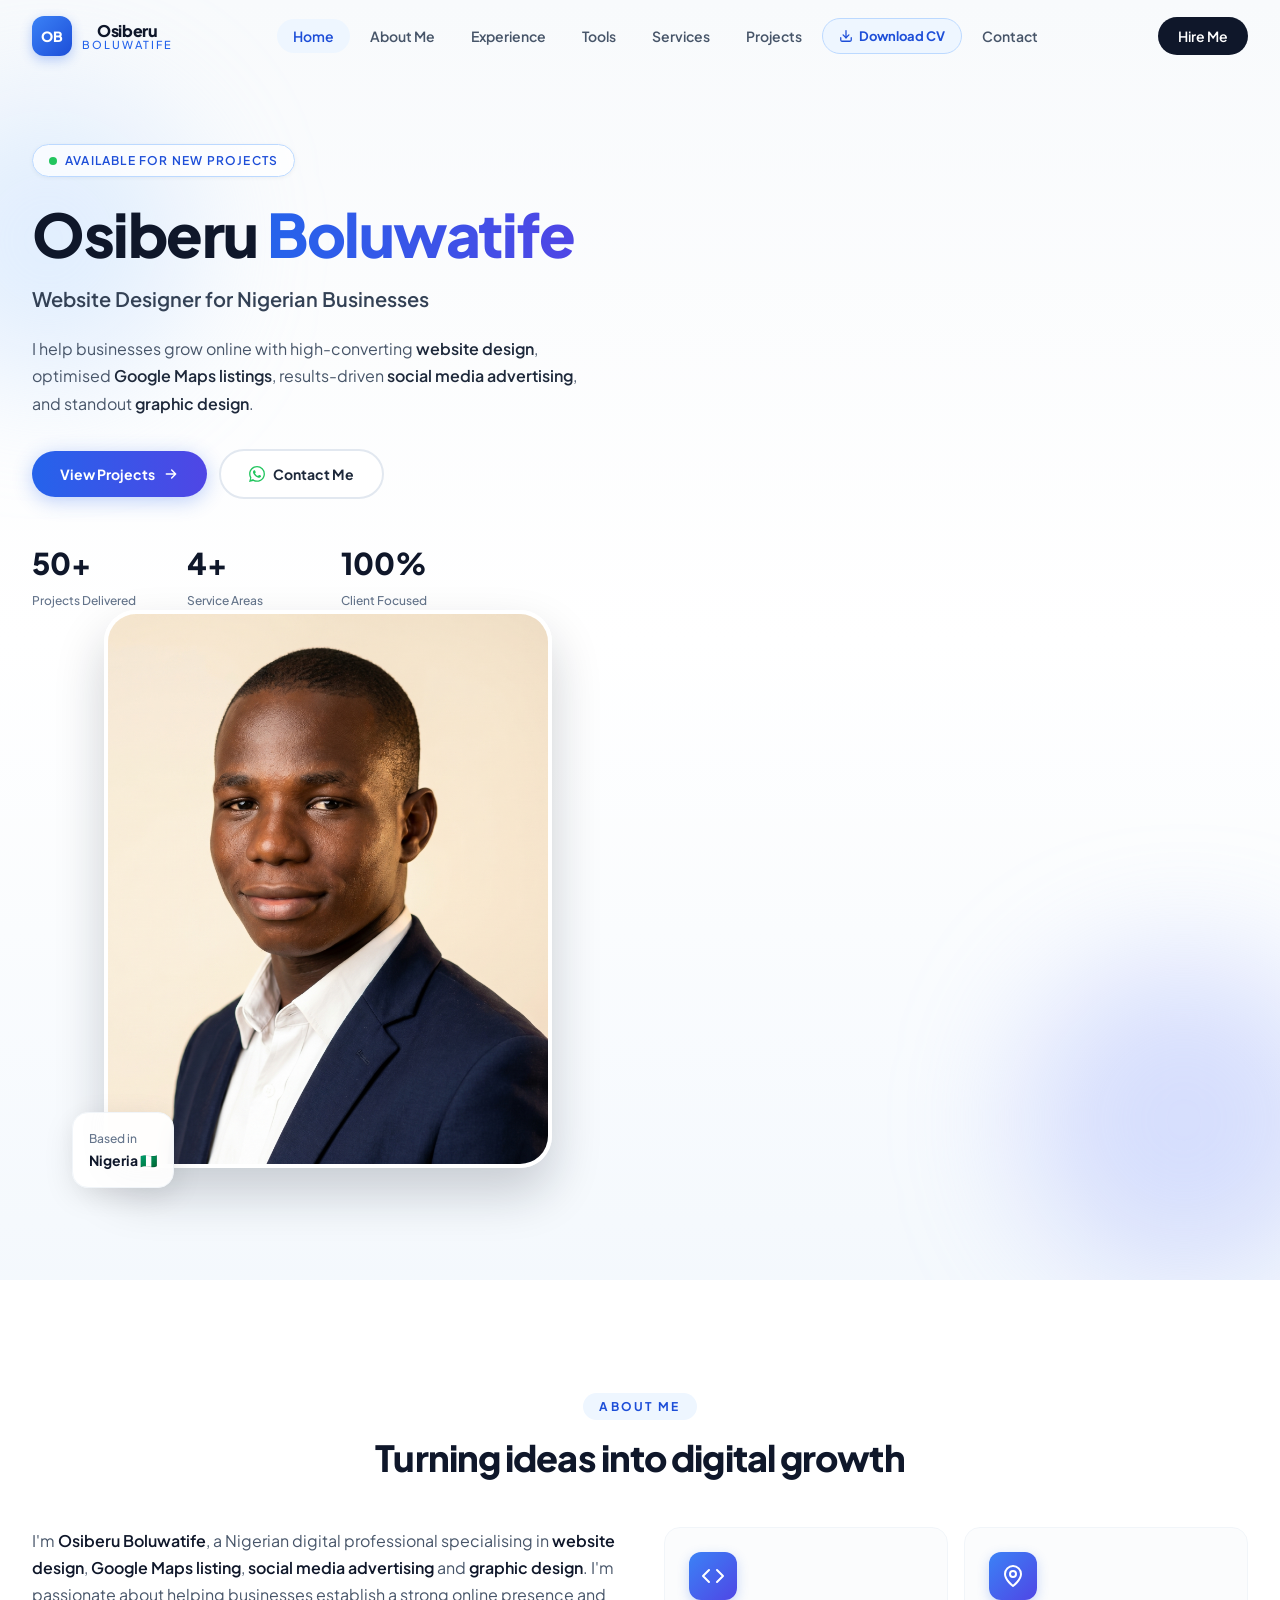
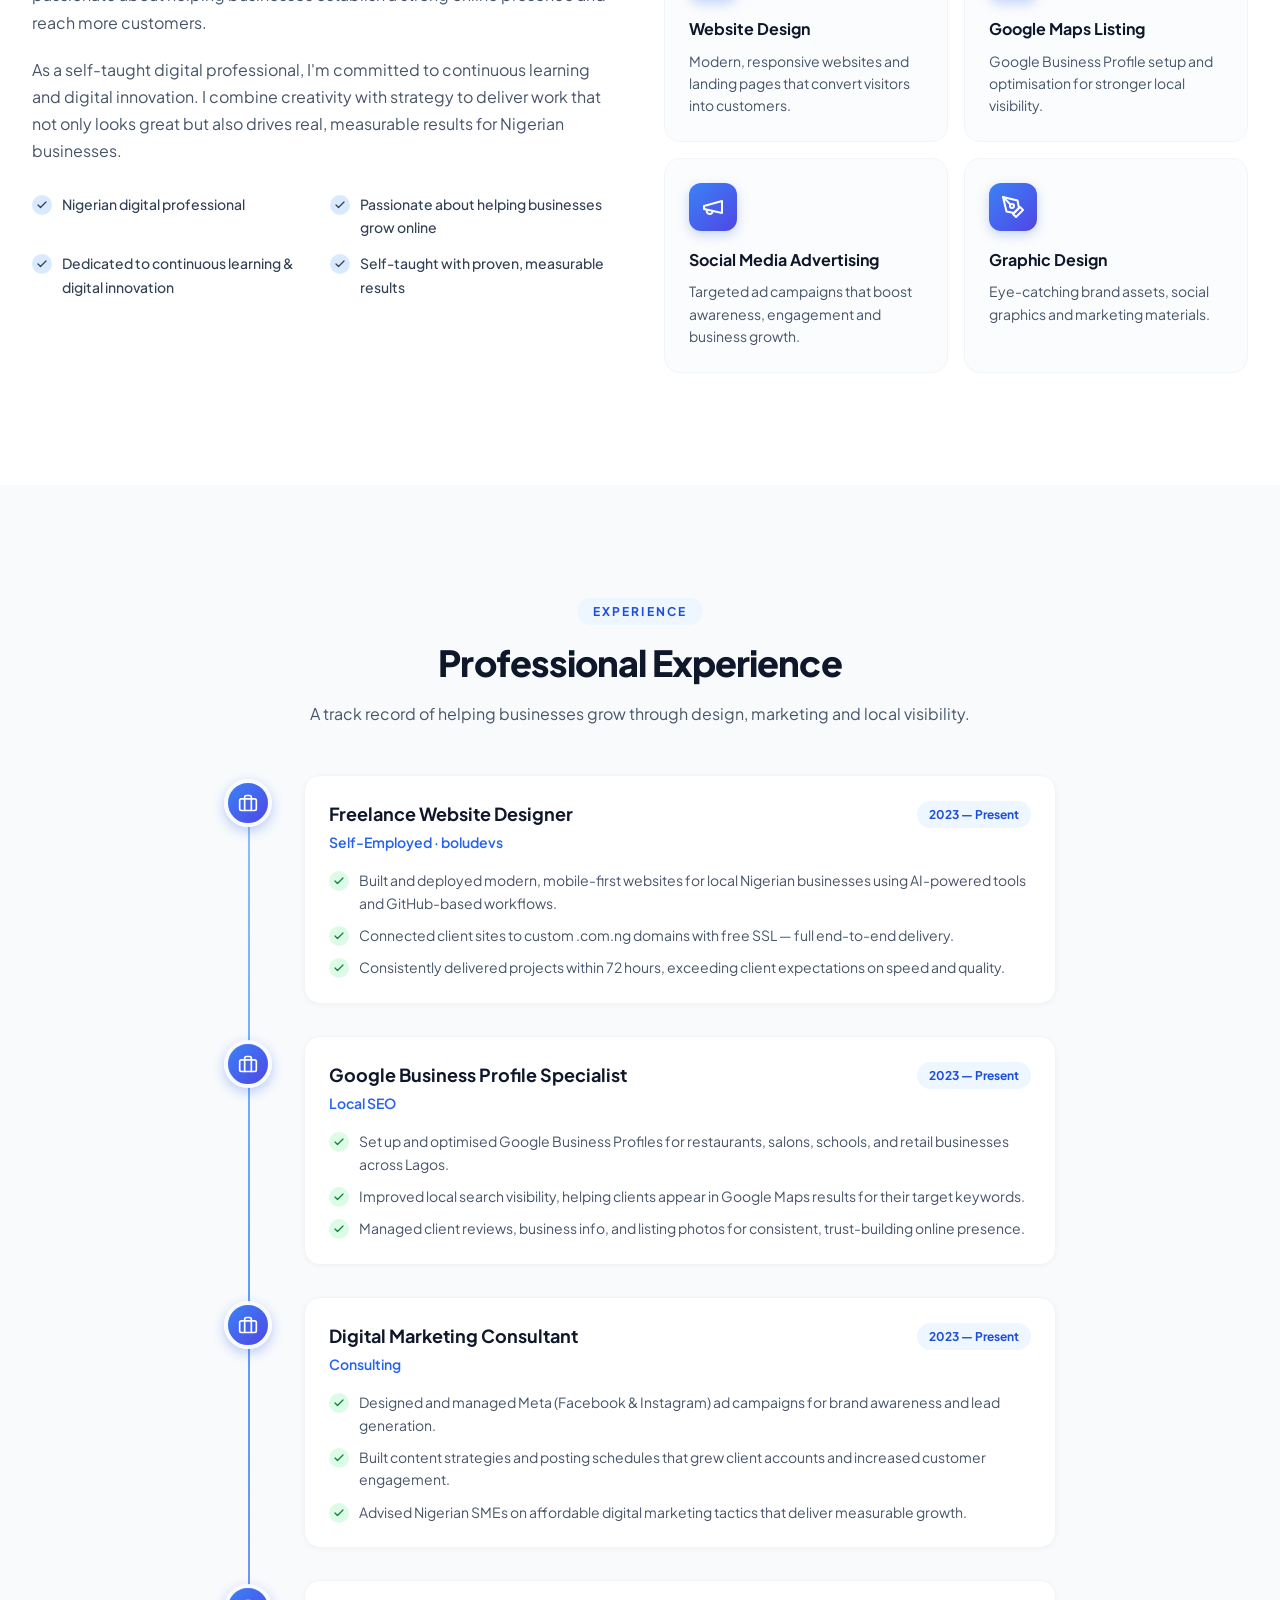
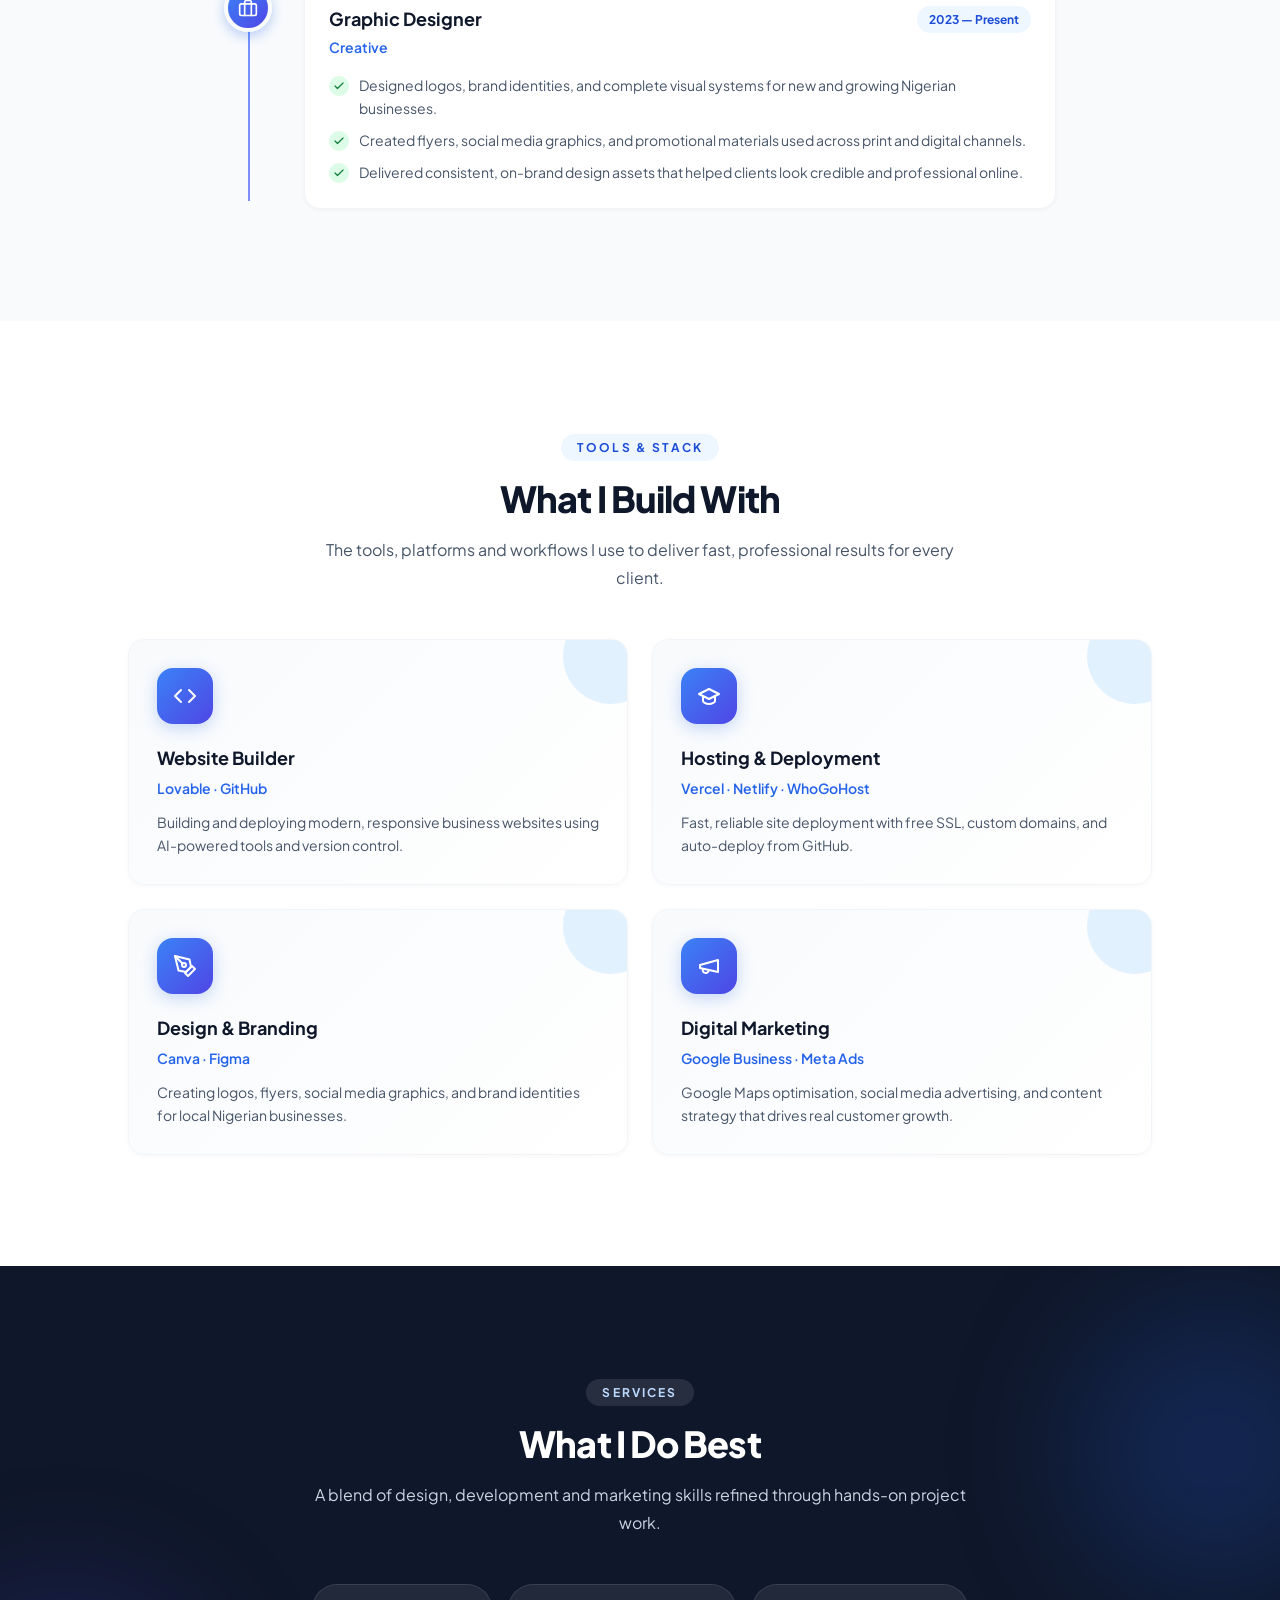
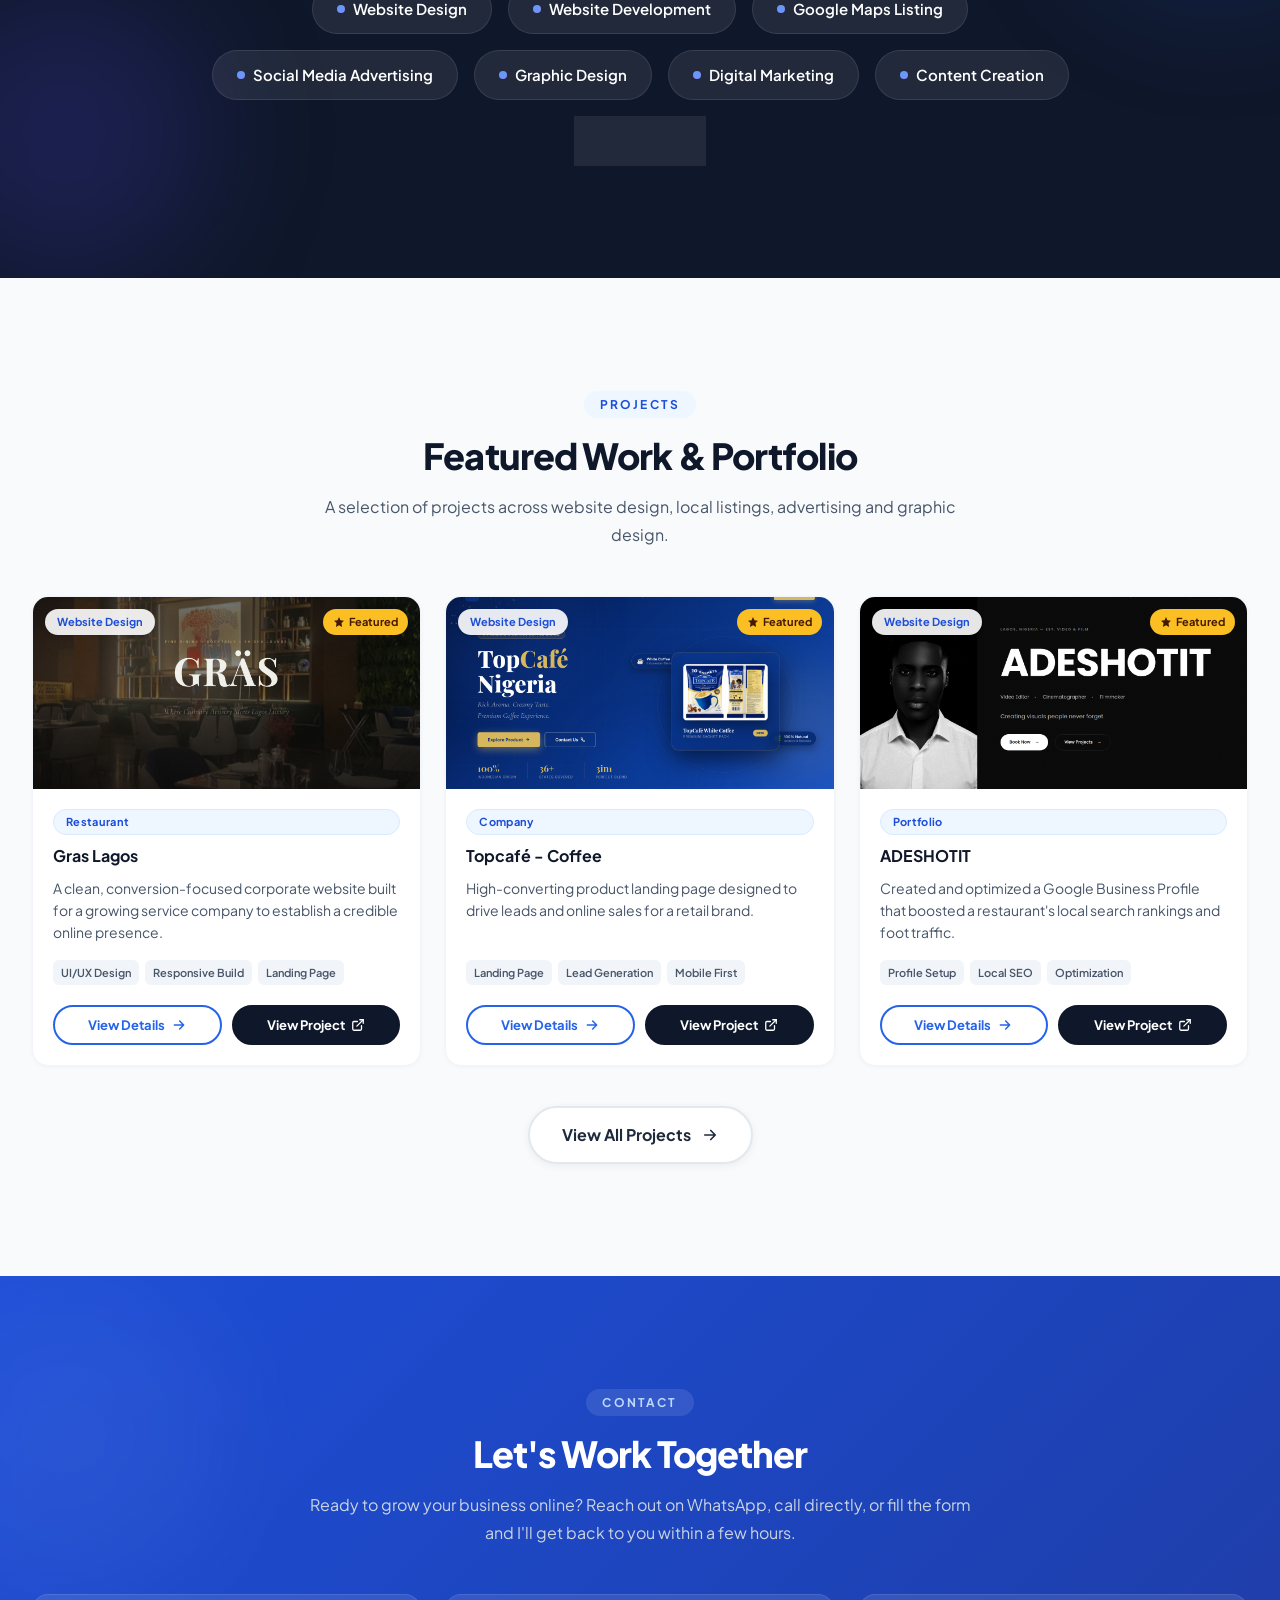
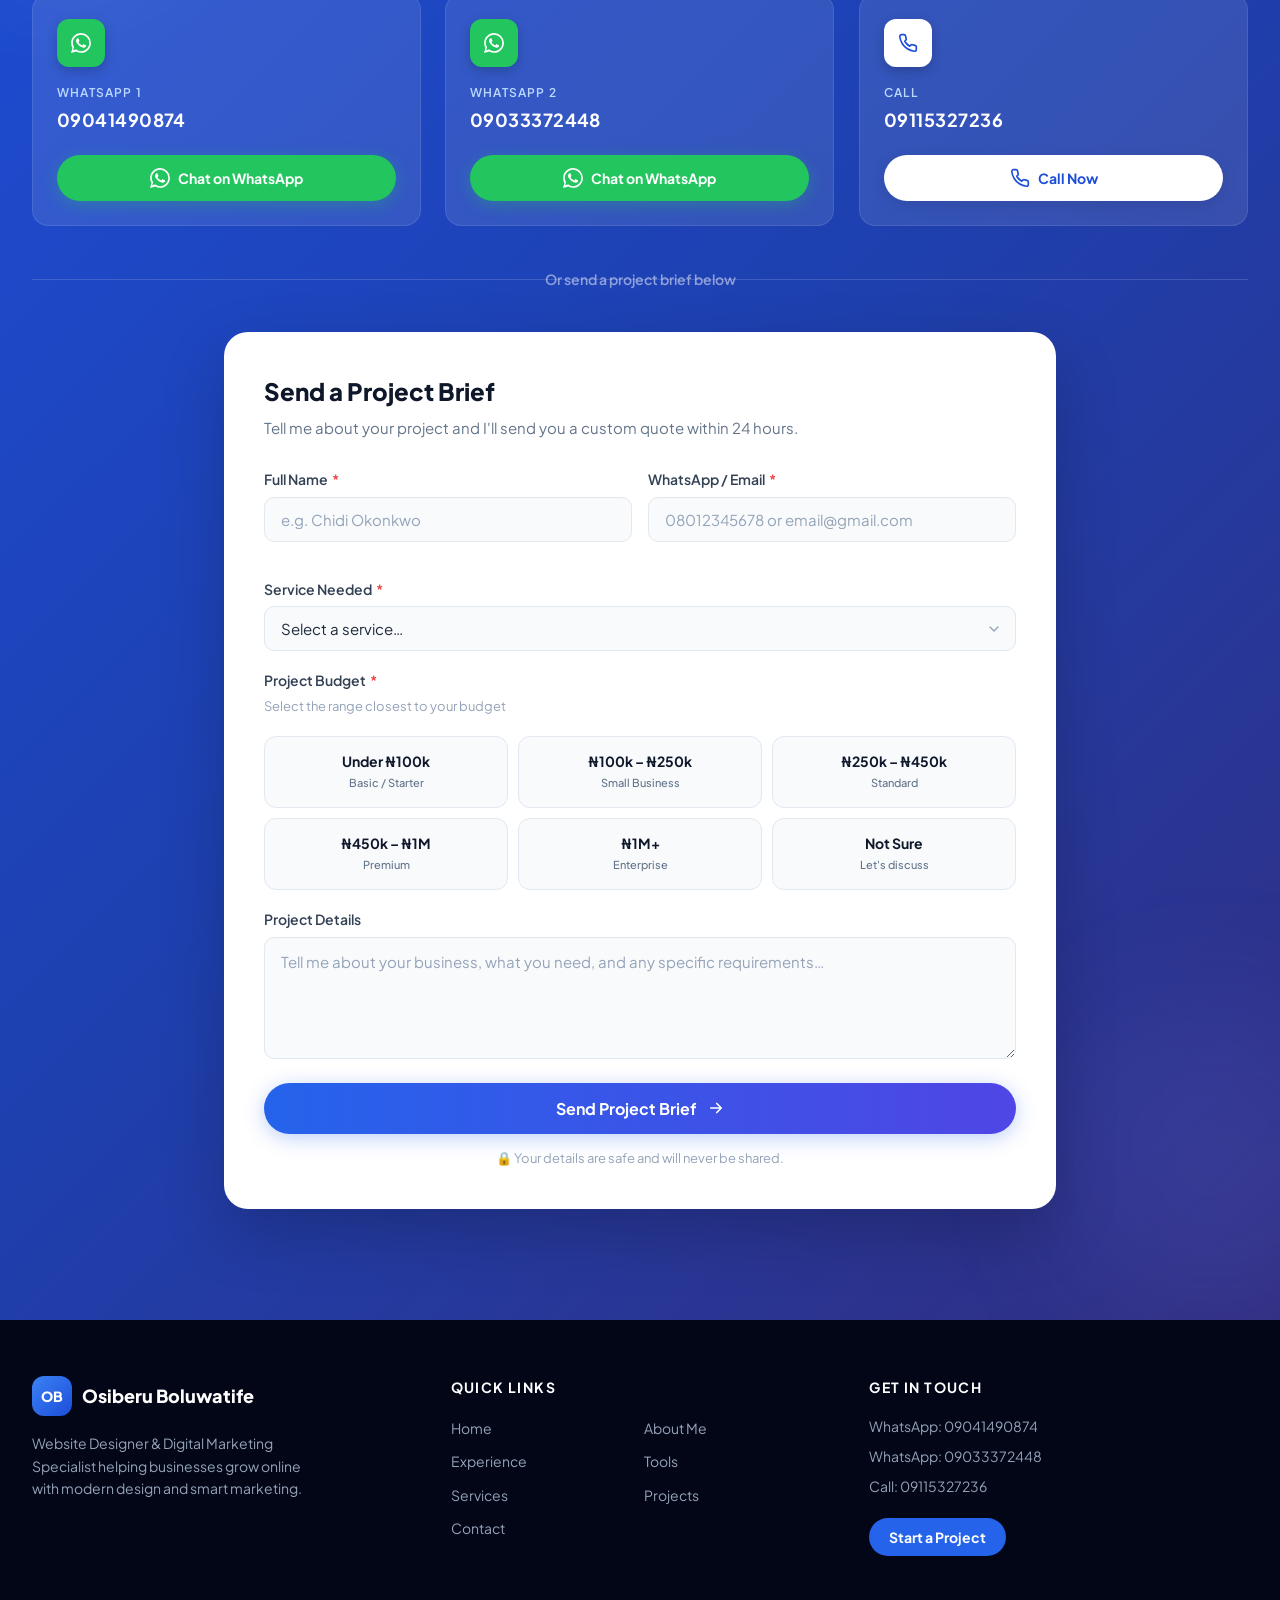
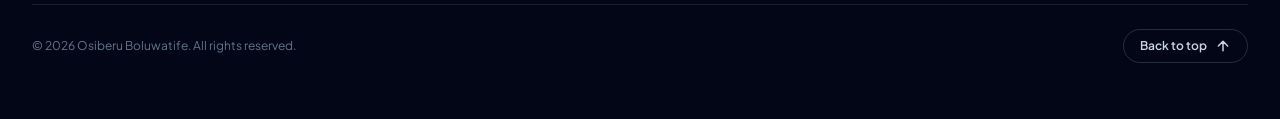
==== index.html @ 3262eeaa "Initial commit - portfolio website" ====
<!DOCTYPE html>
<html lang="en">
<head>
  <meta charset="UTF-8" />
  <meta name="viewport" content="width=device-width, initial-scale=1.0" />
  <title>Osiberu Boluwatife | Website Designer & Digital Marketing Specialist</title>
  <meta name="description" content="Osiberu Boluwatife — Website Designer for Nigerian Businesses. Modern websites, Google Maps optimization, social media advertising and graphic design." />
  <meta name="keywords" content="Website Designer Nigeria, Digital Marketing, Graphic Designer, Google Maps Listing, Lagos Nigeria, boludevs" />
  <meta name="author" content="Osiberu Boluwatife" />
  <meta name="robots" content="index, follow" />
  <meta name="theme-color" content="#2563eb" />
  <link rel="canonical" href="https://boludevs.name.ng" />

  <!-- Open Graph -->
  <meta property="og:title"       content="Osiberu Boluwatife | Website Designer & Digital Marketing Specialist" />
  <meta property="og:description" content="Professional portfolio of Osiberu Boluwatife — helping Nigerian businesses grow online with modern websites, Google Maps optimization and digital marketing." />
  <meta property="og:type"        content="website" />
  <meta property="og:url"         content="https://boludevs.name.ng" />
  <meta property="og:image"       content="https://boludevs.name.ng/images/preview-image.png" />
  <meta property="og:image:width"  content="1200" />
  <meta property="og:image:height" content="630" />
  <meta property="og:site_name"   content="boludevs" />
  <meta property="og:locale"      content="en_NG" />

  <!-- Twitter / X Card -->
  <meta name="twitter:card"        content="summary_large_image" />
  <meta name="twitter:title"       content="Osiberu Boluwatife | Website Designer Nigeria" />
  <meta name="twitter:description" content="Modern websites, Google Maps listings & digital marketing for Nigerian businesses." />
  <meta name="twitter:image"       content="https://boludevs.name.ng/images/preview-image.png" />

  <link rel="icon" type="image/x-icon" href="favicon.ico" />
  <link rel="apple-touch-icon"    href="apple-touch-icon.png" />
  <link rel="manifest"            href="site.webmanifest" />
  <link rel="preconnect" href="https://fonts.googleapis.com" />
  <link rel="preconnect" href="https://fonts.gstatic.com" crossorigin />
  <link href="https://fonts.googleapis.com/css2?family=Plus+Jakarta+Sans:wght@400;500;600;700;800&display=swap" rel="stylesheet" />
  <link rel="stylesheet" href="style.css" />

  <!-- Schema.org Person markup for Google rich results -->
  <script type="application/ld+json">
  {
    "@context": "https://schema.org",
    "@type": "Person",
    "name": "Osiberu Boluwatife",
    "alternateName": "boludevs",
    "url": "https://boludevs.name.ng",
    "image": "https://boludevs.name.ng/images/images.jpeg",
    "jobTitle": "Website Designer & Digital Marketing Specialist",
    "description": "Nigerian website designer and digital marketing specialist helping local businesses grow online with modern websites, Google Maps optimization and social media advertising.",
    "worksFor": { "@type": "Organization", "name": "boludevs", "url": "https://boludevs.name.ng" },
    "address": { "@type": "PostalAddress", "addressCountry": "NG", "addressLocality": "Lagos", "addressRegion": "Lagos State" },
    "telephone": "+2349041490874",
    "knowsAbout": ["Website Design", "Google Maps SEO", "Digital Marketing", "Graphic Design", "Social Media Advertising"],
    "sameAs": [
      "https://www.linkedin.com/in/osiberuboluwatife",
      "https://github.com/bolemmdigitalz-max"
    ]
  }
  </script>
</head>
<body>

  <!-- ============================================================
       NAVBAR
       ============================================================ -->
  <header id="navbar">
    <nav class="nav-inner">

      <!-- Logo -->
      <button class="nav-logo" data-section="home" onclick="goTo('home')" aria-label="Go to home">
        <span class="nav-logo-badge">OB</span>
        <span class="nav-logo-text">
          <strong>Osiberu</strong>
          <span>Boluwatife</span>
        </span>
      </button>

      <!-- Desktop links -->
      <ul class="nav-links">
        <li><button class="nav-link active" data-section="home"       onclick="goTo('home')">Home</button></li>
        <li><button class="nav-link"         data-section="about"      onclick="goTo('about')">About Me</button></li>
        <li><button class="nav-link"         data-section="experience" onclick="goTo('experience')">Experience</button></li>
        <li><button class="nav-link"         data-section="tools"      onclick="goTo('tools')">Tools</button></li>
        <li><button class="nav-link"         data-section="skills"     onclick="goTo('skills')">Services</button></li>
        <li><button class="nav-link"         data-section="projects"   onclick="goTo('projects')">Projects</button></li>
        <!-- Desktop nav — add this before the Contact li -->
<li>
  <a href="osiberu-boluwatife-cv.pdf"
     download
     class="nav-link nav-cv-link"
     aria-label="Download CV">
    <svg width="14" height="14" viewBox="0 0 24 24" fill="none"
         stroke="currentColor" stroke-width="2.2"
         stroke-linecap="round" stroke-linejoin="round"
         aria-hidden="true">
      <path d="M21 15v4a2 2 0 0 1-2 2H5a2 2 0 0 1-2-2v-4"/>
      <polyline points="7 10 12 15 17 10"/>
      <line x1="12" y1="15" x2="12" y2="3"/>
    </svg>
    Download CV
  </a>
</li>
        <li><button class="nav-link"         data-section="contact"    onclick="goTo('contact')">Contact</button></li>
      </ul>

      <button class="nav-cta" onclick="goTo('contact')">Hire Me</button>

      <!-- Hamburger -->
      <button class="nav-hamburger" id="hamburger" aria-label="Toggle menu" aria-expanded="false">
        <svg width="24" height="24" viewBox="0 0 24 24" fill="none" stroke="currentColor" stroke-width="2" stroke-linecap="round" aria-hidden="true"><path d="M3 12h18M3 6h18M3 18h18"/></svg>
      </button>
    </nav>

    <!-- Mobile menu -->
    <div class="mobile-menu" id="mobile-menu" aria-hidden="true">
      <ul>
        <li><button class="mobile-link active" data-section="home"       onclick="goTo('home')">Home</button></li>
        <li><button class="mobile-link"         data-section="about"      onclick="goTo('about')">About Me</button></li>
        <li><button class="mobile-link"         data-section="experience" onclick="goTo('experience')">Experience</button></li>
        <li><button class="mobile-link"         data-section="tools"      onclick="goTo('tools')">Tools</button></li>
        <li><button class="mobile-link"         data-section="skills"     onclick="goTo('skills')">Services</button></li>
        <li><button class="mobile-link"         data-section="projects"   onclick="goTo('projects')">Projects</button></li>
        <li><button class="mobile-link"         data-section="contact"    onclick="goTo('contact')">Contact</button></li>
        <!-- Mobile menu — add before the Hire Me li -->  
<li>  
  <a href="osiberu-boluwatife-cv.pdf"  
     download  
     class="mobile-link mobile-cv-link">  
    ⬇ Download CV  
  </a>  
</li>  
        <li><button class="mobile-cta"                                    onclick="goTo('contact')">Hire Me</button></li>
      </ul>
    </div>
  </header>

  <main>

    <!-- ============================================================
         HERO
         ============================================================ -->
    <section id="home">
      <div class="hero-blob hero-blob-1"></div>
      <div class="hero-blob hero-blob-2"></div>

      <div class="container hero-grid">

        <!-- Content -->
        <div class="hero-content reveal">
          <span class="hero-badge">
            <span class="dot"></span>
            Available for new projects
          </span>

          <h1 class="hero-title">
            Osiberu <span class="gradient-text">Boluwatife</span>
          </h1>

          <p class="hero-role">Website Designer for Nigerian Businesses</p>

          <p class="hero-desc">
            I help businesses grow online with high-converting
            <strong>website design</strong>, optimised
            <strong>Google Maps listings</strong>, results-driven
            <strong>social media advertising</strong>, and standout
            <strong>graphic design</strong>.
          </p>

          <div class="hero-buttons">
            <button class="btn-primary" onclick="goTo('projects')">
              View Projects
              <svg width="16" height="16" viewBox="0 0 24 24" fill="none" stroke="currentColor" stroke-width="2.2" stroke-linecap="round" stroke-linejoin="round" aria-hidden="true"><path d="M5 12h14M13 6l6 6-6 6"/></svg>
            </button>
            <button class="btn-secondary" onclick="goTo('contact')">
              <svg width="16" height="16" viewBox="0 0 24 24" fill="#22c55e" aria-hidden="true"><path d="M.057 24l1.687-6.163a11.867 11.867 0 01-1.587-5.946C.16 5.335 5.495 0 12.05 0a11.82 11.82 0 018.413 3.488 11.82 11.82 0 013.48 8.414c-.003 6.557-5.338 11.892-11.893 11.892a11.9 11.9 0 01-5.688-1.448L.057 24zm6.597-3.807c1.676.995 3.276 1.591 5.392 1.592 5.448 0 9.886-4.434 9.889-9.885.002-5.462-4.415-9.89-9.881-9.892-5.452 0-9.887 4.434-9.889 9.884a9.82 9.82 0 001.516 5.26l-.999 3.648 3.972-1.207zm11.387-5.464c-.074-.124-.272-.198-.57-.347-.297-.149-1.758-.868-2.031-.967-.272-.099-.47-.149-.669.149-.198.297-.768.967-.941 1.165-.173.198-.347.223-.644.074-.297-.149-1.255-.462-2.39-1.475-.883-.788-1.48-1.761-1.653-2.059-.173-.297-.018-.458.13-.606.134-.133.298-.347.446-.521.151-.172.2-.296.3-.495.099-.198.05-.372-.025-.521-.075-.148-.669-1.611-.916-2.206-.242-.579-.487-.501-.669-.51l-.57-.01c-.198 0-.52.074-.792.372s-1.04 1.016-1.04 2.479 1.065 2.876 1.213 3.074c.149.198 2.095 3.2 5.076 4.487.709.306 1.263.489 1.694.626.712.226 1.36.194 1.872.118.571-.085 1.758-.719 2.006-1.413.248-.695.248-1.29.173-1.414z"/></svg>
              Contact Me
            </button>
          </div>

          <dl class="hero-stats">
           <div class="hero-stat">
           <dt class="count-up" data-target="50"     data-suffix="+">0+</dt>
            <dd>Projects Delivered</dd>
           </div>
          <div class="hero-stat">
            <dt class="count-up" data-target="4" data-suffix="+">0+</dt>
           <dd>Service Areas</dd>
          </div>
         <div class="hero-stat">
          <dt class="count-up" data-target="100" data-suffix="%">0%</dt>
          <dd>Client Focused</dd>
         </div>
        </dl>

        <!-- Portrait -->
        <div class="hero-portrait reveal">
          <div class="hero-portrait-img">
            <img
              src="images/images.jpeg"
              alt="Osiberu Boluwatife — Website Designer and Digital Marketing Specialist"
              loading="eager"
              width="600" height="750"
            />
          </div>
          <div class="hero-location-card">
            <p>Based in</p>
            <p>Nigeria 🇳🇬</p>
          </div>
        </div>

      </div>
    </section>

    <!-- ============================================================
         ABOUT
         ============================================================ -->
    <section id="about">
      <div class="container">

        <div class="section-heading reveal">
          <span class="eyebrow">About Me</span>
          <h2>Turning ideas into digital growth</h2>
        </div>

        <div class="about-grid">

          <!-- Text -->
          <div class="reveal about-text">
            <p>
              I'm <strong>Osiberu Boluwatife</strong>, a Nigerian digital professional
              specialising in <strong>website design</strong>,
              <strong>Google Maps listing</strong>,
              <strong>social media advertising</strong> and
              <strong>graphic design</strong>. I'm passionate about helping businesses
              establish a strong online presence and reach more customers.
            </p>
            <p>
              As a self-taught digital professional, I'm committed to continuous learning
              and digital innovation. I combine creativity with strategy to deliver work
              that not only looks great but also drives real, measurable results for
              Nigerian businesses.
            </p>

            <ul class="about-highlights">
              <li class="highlight-item">
                <span class="check-badge">
                  <svg width="12" height="12" viewBox="0 0 24 24" fill="none" stroke="currentColor" stroke-width="2.5" stroke-linecap="round" stroke-linejoin="round" aria-hidden="true"><path d="M20 6 9 17l-5-5"/></svg>
                </span>
                <span>Nigerian digital professional</span>
              </li>
              <li class="highlight-item">
                <span class="check-badge">
                  <svg width="12" height="12" viewBox="0 0 24 24" fill="none" stroke="currentColor" stroke-width="2.5" stroke-linecap="round" stroke-linejoin="round" aria-hidden="true"><path d="M20 6 9 17l-5-5"/></svg>
                </span>
                <span>Passionate about helping businesses grow online</span>
              </li>
              <li class="highlight-item">
                <span class="check-badge">
                  <svg width="12" height="12" viewBox="0 0 24 24" fill="none" stroke="currentColor" stroke-width="2.5" stroke-linecap="round" stroke-linejoin="round" aria-hidden="true"><path d="M20 6 9 17l-5-5"/></svg>
                </span>
                <span>Dedicated to continuous learning &amp; digital innovation</span>
              </li>
              <li class="highlight-item">
                <span class="check-badge">
                  <svg width="12" height="12" viewBox="0 0 24 24" fill="none" stroke="currentColor" stroke-width="2.5" stroke-linecap="round" stroke-linejoin="round" aria-hidden="true"><path d="M20 6 9 17l-5-5"/></svg>
                </span>
                <span>Self-taught with proven, measurable results</span>
              </li>
            </ul>
          </div>

          <!-- Service cards -->
          <div class="reveal services-grid">
            <div class="service-card">
              <span class="service-icon">
                <svg width="24" height="24" viewBox="0 0 24 24" fill="none" stroke="currentColor" stroke-width="2" stroke-linecap="round" stroke-linejoin="round" aria-hidden="true"><path d="m16 18 6-6-6-6M8 6l-6 6 6 6"/></svg>
              </span>
              <h3>Website Design</h3>
              <p>Modern, responsive websites and landing pages that convert visitors into customers.</p>
            </div>
            <div class="service-card">
              <span class="service-icon">
                <svg width="24" height="24" viewBox="0 0 24 24" fill="none" stroke="currentColor" stroke-width="2" stroke-linecap="round" stroke-linejoin="round" aria-hidden="true"><path d="M20 10c0 6-8 12-8 12s-8-6-8-12a8 8 0 0 1 16 0z"/><circle cx="12" cy="10" r="3"/></svg>
              </span>
              <h3>Google Maps Listing</h3>
              <p>Google Business Profile setup and optimisation for stronger local visibility.</p>
            </div>
            <div class="service-card">
              <span class="service-icon">
                <svg width="24" height="24" viewBox="0 0 24 24" fill="none" stroke="currentColor" stroke-width="2" stroke-linecap="round" stroke-linejoin="round" aria-hidden="true"><path d="m3 11 18-5v12L3 14v-3z"/><path d="M11.6 16.8a3 3 0 1 1-5.8-1.6"/></svg>
              </span>
              <h3>Social Media Advertising</h3>
              <p>Targeted ad campaigns that boost awareness, engagement and business growth.</p>
            </div>
            <div class="service-card">
              <span class="service-icon">
                <svg width="24" height="24" viewBox="0 0 24 24" fill="none" stroke="currentColor" stroke-width="2" stroke-linecap="round" stroke-linejoin="round" aria-hidden="true"><path d="M12 19l7-7 3 3-7 7-3-3z"/><path d="M18 13l-1.5-7.5L2 2l3.5 14.5L13 18l5-5z"/><path d="M2 2l7.586 7.586"/><circle cx="11" cy="11" r="2"/></svg>
              </span>
              <h3>Graphic Design</h3>
              <p>Eye-catching brand assets, social graphics and marketing materials.</p>
            </div>
          </div>

        </div>
      </div>
    </section>

    <!-- ============================================================
         EXPERIENCE
         ============================================================ -->
    <section id="experience">
      <div class="experience-container">

        <div class="section-heading reveal">
          <span class="eyebrow">Experience</span>
          <h2>Professional Experience</h2>
          <p class="subtitle">A track record of helping businesses grow through design, marketing and local visibility.</p>
        </div>

        <div class="timeline">
          <div class="timeline-line"></div>
          <div class="timeline-items">

            <!-- Item 1 -->
            <div class="timeline-item reveal">
              <span class="timeline-dot" aria-hidden="true">
                <svg width="20" height="20" viewBox="0 0 24 24" fill="none" stroke="currentColor" stroke-width="2" stroke-linecap="round" stroke-linejoin="round"><rect x="2" y="7" width="20" height="14" rx="2"/><path d="M16 21V5a2 2 0 0 0-2-2h-4a2 2 0 0 0-2 2v16"/></svg>
              </span>
              <div class="timeline-card">
                <div class="timeline-card-header">
                  <h3>Freelance Website Designer</h3>
                  <span class="timeline-period">2023 — Present</span>
                </div>
                <p class="timeline-type">Self-Employed · boludevs</p>
                <ul class="timeline-points">
                  <li class="timeline-point">
                    <span class="check-green" aria-hidden="true"><svg width="12" height="12" viewBox="0 0 24 24" fill="none" stroke="currentColor" stroke-width="2.5" stroke-linecap="round" stroke-linejoin="round"><path d="M20 6 9 17l-5-5"/></svg></span>
                    Built and deployed modern, mobile-first websites for local Nigerian businesses using AI-powered tools and GitHub-based workflows.
                  </li>
                  <li class="timeline-point">
                    <span class="check-green" aria-hidden="true"><svg width="12" height="12" viewBox="0 0 24 24" fill="none" stroke="currentColor" stroke-width="2.5" stroke-linecap="round" stroke-linejoin="round"><path d="M20 6 9 17l-5-5"/></svg></span>
                    Connected client sites to custom .com.ng domains with free SSL — full end-to-end delivery.
                  </li>
                  <li class="timeline-point">
                    <span class="check-green" aria-hidden="true"><svg width="12" height="12" viewBox="0 0 24 24" fill="none" stroke="currentColor" stroke-width="2.5" stroke-linecap="round" stroke-linejoin="round"><path d="M20 6 9 17l-5-5"/></svg></span>
                    Consistently delivered projects within 72 hours, exceeding client expectations on speed and quality.
                  </li>
                </ul>
              </div>
            </div>

            <!-- Item 2 -->
            <div class="timeline-item reveal">
              <span class="timeline-dot" aria-hidden="true">
                <svg width="20" height="20" viewBox="0 0 24 24" fill="none" stroke="currentColor" stroke-width="2" stroke-linecap="round" stroke-linejoin="round"><rect x="2" y="7" width="20" height="14" rx="2"/><path d="M16 21V5a2 2 0 0 0-2-2h-4a2 2 0 0 0-2 2v16"/></svg>
              </span>
              <div class="timeline-card">
                <div class="timeline-card-header">
                  <h3>Google Business Profile Specialist</h3>
                  <span class="timeline-period">2023 — Present</span>
                </div>
                <p class="timeline-type">Local SEO</p>
                <ul class="timeline-points">
                  <li class="timeline-point">
                    <span class="check-green" aria-hidden="true"><svg width="12" height="12" viewBox="0 0 24 24" fill="none" stroke="currentColor" stroke-width="2.5" stroke-linecap="round" stroke-linejoin="round"><path d="M20 6 9 17l-5-5"/></svg></span>
                    Set up and optimised Google Business Profiles for restaurants, salons, schools, and retail businesses across Lagos.
                  </li>
                  <li class="timeline-point">
                    <span class="check-green" aria-hidden="true"><svg width="12" height="12" viewBox="0 0 24 24" fill="none" stroke="currentColor" stroke-width="2.5" stroke-linecap="round" stroke-linejoin="round"><path d="M20 6 9 17l-5-5"/></svg></span>
                    Improved local search visibility, helping clients appear in Google Maps results for their target keywords.
                  </li>
                  <li class="timeline-point">
                    <span class="check-green" aria-hidden="true"><svg width="12" height="12" viewBox="0 0 24 24" fill="none" stroke="currentColor" stroke-width="2.5" stroke-linecap="round" stroke-linejoin="round"><path d="M20 6 9 17l-5-5"/></svg></span>
                    Managed client reviews, business info, and listing photos for consistent, trust-building online presence.
                  </li>
                </ul>
              </div>
            </div>

            <!-- Item 3 -->
            <div class="timeline-item reveal">
              <span class="timeline-dot" aria-hidden="true">
                <svg width="20" height="20" viewBox="0 0 24 24" fill="none" stroke="currentColor" stroke-width="2" stroke-linecap="round" stroke-linejoin="round"><rect x="2" y="7" width="20" height="14" rx="2"/><path d="M16 21V5a2 2 0 0 0-2-2h-4a2 2 0 0 0-2 2v16"/></svg>
              </span>
              <div class="timeline-card">
                <div class="timeline-card-header">
                  <h3>Digital Marketing Consultant</h3>
                  <span class="timeline-period">2023 — Present</span>
                </div>
                <p class="timeline-type">Consulting</p>
                <ul class="timeline-points">
                  <li class="timeline-point">
                    <span class="check-green" aria-hidden="true"><svg width="12" height="12" viewBox="0 0 24 24" fill="none" stroke="currentColor" stroke-width="2.5" stroke-linecap="round" stroke-linejoin="round"><path d="M20 6 9 17l-5-5"/></svg></span>
                    Designed and managed Meta (Facebook &amp; Instagram) ad campaigns for brand awareness and lead generation.
                  </li>
                  <li class="timeline-point">
                    <span class="check-green" aria-hidden="true"><svg width="12" height="12" viewBox="0 0 24 24" fill="none" stroke="currentColor" stroke-width="2.5" stroke-linecap="round" stroke-linejoin="round"><path d="M20 6 9 17l-5-5"/></svg></span>
                    Built content strategies and posting schedules that grew client accounts and increased customer engagement.
                  </li>
                  <li class="timeline-point">
                    <span class="check-green" aria-hidden="true"><svg width="12" height="12" viewBox="0 0 24 24" fill="none" stroke="currentColor" stroke-width="2.5" stroke-linecap="round" stroke-linejoin="round"><path d="M20 6 9 17l-5-5"/></svg></span>
                    Advised Nigerian SMEs on affordable digital marketing tactics that deliver measurable growth.
                  </li>
                </ul>
              </div>
            </div>

            <!-- Item 4 -->
            <div class="timeline-item reveal">
              <span class="timeline-dot" aria-hidden="true">
                <svg width="20" height="20" viewBox="0 0 24 24" fill="none" stroke="currentColor" stroke-width="2" stroke-linecap="round" stroke-linejoin="round"><rect x="2" y="7" width="20" height="14" rx="2"/><path d="M16 21V5a2 2 0 0 0-2-2h-4a2 2 0 0 0-2 2v16"/></svg>
              </span>
              <div class="timeline-card">
                <div class="timeline-card-header">
                  <h3>Graphic Designer</h3>
                  <span class="timeline-period">2023 — Present</span>
                </div>
                <p class="timeline-type">Creative</p>
                <ul class="timeline-points">
                  <li class="timeline-point">
                    <span class="check-green" aria-hidden="true"><svg width="12" height="12" viewBox="0 0 24 24" fill="none" stroke="currentColor" stroke-width="2.5" stroke-linecap="round" stroke-linejoin="round"><path d="M20 6 9 17l-5-5"/></svg></span>
                    Designed logos, brand identities, and complete visual systems for new and growing Nigerian businesses.
                  </li>
                  <li class="timeline-point">
                    <span class="check-green" aria-hidden="true"><svg width="12" height="12" viewBox="0 0 24 24" fill="none" stroke="currentColor" stroke-width="2.5" stroke-linecap="round" stroke-linejoin="round"><path d="M20 6 9 17l-5-5"/></svg></span>
                    Created flyers, social media graphics, and promotional materials used across print and digital channels.
                  </li>
                  <li class="timeline-point">
                    <span class="check-green" aria-hidden="true"><svg width="12" height="12" viewBox="0 0 24 24" fill="none" stroke="currentColor" stroke-width="2.5" stroke-linecap="round" stroke-linejoin="round"><path d="M20 6 9 17l-5-5"/></svg></span>
                    Delivered consistent, on-brand design assets that helped clients look credible and professional online.
                  </li>
                </ul>
              </div>
            </div>

          </div>
        </div>
      </div>
    </section>

    <!-- ============================================================
         TOOLS (replaces Education)
         ============================================================ -->
    <section id="tools">
      <div class="container">

        <div class="section-heading reveal">
          <span class="eyebrow">Tools &amp; Stack</span>
          <h2>What I Build With</h2>
          <p class="subtitle">The tools, platforms and workflows I use to deliver fast, professional results for every client.</p>
        </div>

        <div class="tools-grid">
          <div class="tool-card reveal">
            <span class="tool-icon">
              <svg width="24" height="24" viewBox="0 0 24 24" fill="none" stroke="currentColor" stroke-width="2" stroke-linecap="round" stroke-linejoin="round" aria-hidden="true"><path d="m16 18 6-6-6-6M8 6l-6 6 6 6"/></svg>
            </span>
            <h3>Website Builder</h3>
            <p class="tool-place">Lovable · GitHub</p>
            <p class="tool-desc">Building and deploying modern, responsive business websites using AI-powered tools and version control.</p>
          </div>
          <div class="tool-card reveal">
            <span class="tool-icon">
              <svg width="24" height="24" viewBox="0 0 24 24" fill="none" stroke="currentColor" stroke-width="2" stroke-linecap="round" stroke-linejoin="round" aria-hidden="true"><path d="M22 10 12 5 2 10l10 5 10-5z"/><path d="M6 12v5c0 1 2.5 3 6 3s6-2 6-3v-5"/></svg>
            </span>
            <h3>Hosting &amp; Deployment</h3>
            <p class="tool-place">Vercel · Netlify · WhoGoHost</p>
            <p class="tool-desc">Fast, reliable site deployment with free SSL, custom domains, and auto-deploy from GitHub.</p>
          </div>
          <div class="tool-card reveal">
            <span class="tool-icon">
              <svg width="24" height="24" viewBox="0 0 24 24" fill="none" stroke="currentColor" stroke-width="2" stroke-linecap="round" stroke-linejoin="round" aria-hidden="true"><path d="M12 19l7-7 3 3-7 7-3-3z"/><path d="M18 13l-1.5-7.5L2 2l3.5 14.5L13 18l5-5z"/><path d="M2 2l7.586 7.586"/><circle cx="11" cy="11" r="2"/></svg>
            </span>
            <h3>Design &amp; Branding</h3>
            <p class="tool-place">Canva · Figma</p>
            <p class="tool-desc">Creating logos, flyers, social media graphics, and brand identities for local Nigerian businesses.</p>
          </div>
          <div class="tool-card reveal">
            <span class="tool-icon">
              <svg width="24" height="24" viewBox="0 0 24 24" fill="none" stroke="currentColor" stroke-width="2" stroke-linecap="round" stroke-linejoin="round" aria-hidden="true"><path d="m3 11 18-5v12L3 14v-3z"/><path d="M11.6 16.8a3 3 0 1 1-5.8-1.6"/></svg>
            </span>
            <h3>Digital Marketing</h3>
            <p class="tool-place">Google Business · Meta Ads</p>
            <p class="tool-desc">Google Maps optimisation, social media advertising, and content strategy that drives real customer growth.</p>
          </div>
        </div>

      </div>
    </section>

    <!-- ============================================================
         SKILLS / SERVICES
         ============================================================ -->
    <section id="skills">
      <div class="skills-blob skills-blob-1"></div>
      <div class="skills-blob skills-blob-2"></div>

      <div class="container" style="position:relative">
        <div class="section-heading light reveal">
          <span class="eyebrow">Services</span>
          <h2>What I Do Best</h2>
          <p class="subtitle">A blend of design, development and marketing skills refined through hands-on project work.</p>
        </div>

        <div class="skills-grid reveal">
          <span class="skill-badge"><span class="skill-dot"></span>Website Design</span>
          <span class="skill-badge"><span class="skill-dot"></span>Website Development</span>
          <span class="skill-badge"><span class="skill-dot"></span>Google Maps Listing</span>
          <span class="skill-badge"><span class="skill-dot"></span>Social Media Advertising</span>
          <span class="skill-badge"><span class="skill-dot"></span>Graphic Design</span>
          <span class="skill-badge"><span class="skill-dot"></span>Digital Marketing</span>
          <span class="skill-badge"><span class="skill-dot"></span>Content Creation</span>
          <span class="skill-badge"><span class="skill-dot"></span>Branding</span>
        </div>
      </div>
    </section>

    <!-- ============================================================
         PROJECTS (homepage — 3 featured only)
         ============================================================ -->
    <section id="projects">
      <div class="container">

        <div class="section-heading reveal">
          <span class="eyebrow">Projects</span>
          <h2>Featured Work &amp; Portfolio</h2>
          <p class="subtitle">A selection of projects across website design, local listings, advertising and graphic design.</p>
        </div>

        <!-- 3 featured cards -->
        <div class="projects-grid reveal" id="homepage-projects-grid"></div>

        <!-- View All button -->
        <div class="reveal" style="text-align:center;margin-top:2.5rem">
          <a href="projects.html" class="view-all-btn">
            View All Projects
            <svg width="18" height="18" viewBox="0 0 24 24" fill="none" stroke="currentColor" stroke-width="2.2" stroke-linecap="round" stroke-linejoin="round" aria-hidden="true"><path d="M5 12h14M13 6l6 6-6 6"/></svg>
          </a>
        </div>

      </div>
    </section>

    <!-- ============================================================
         CONTACT
         ============================================================ -->
    <section id="contact">
      <div class="contact-blob contact-blob-1"></div>
      <div class="contact-blob contact-blob-2"></div>

      <div class="container" style="position:relative">
        <div class="section-heading light reveal">
          <span class="eyebrow">Contact</span>
          <h2>Let's Work Together</h2>
          <p class="subtitle">Ready to grow your business online? Reach out on WhatsApp, call directly, or fill the form and I'll get back to you within a few hours.</p>
        </div>

        <!-- Quick contact cards -->
        <div class="contact-grid reveal" id="contact-grid"></div>

        <!-- Divider -->
        <div class="contact-divider reveal">
          <span>Or send a project brief below</span>
        </div>

        <!-- Project enquiry form -->
        <div class="contact-form-wrap reveal">
          <div class="contact-form-card">
            <h3 class="form-card-title">Send a Project Brief</h3>
            <p class="form-card-sub">Tell me about your project and I'll send you a custom quote within 24 hours.</p>

            <!-- Success message (hidden by default) -->
            <div id="form-success" class="form-success" style="display:none">
              <svg width="40" height="40" viewBox="0 0 24 24" fill="none" stroke="#22c55e" stroke-width="2" stroke-linecap="round" stroke-linejoin="round" aria-hidden="true"><path d="M22 11.08V12a10 10 0 1 1-5.93-9.14"/><path d="M22 4 12 14.01l-3-3"/></svg>
              <h4>Message sent successfully!</h4>
              <p>Thank you! I'll review your brief and reply on WhatsApp or email within 24 hours.</p>
            </div>

            <!-- Error message (hidden by default) -->
            <div id="form-error" class="form-error" style="display:none">
              <p>Something went wrong. Please try again or reach out directly on WhatsApp.</p>
            </div>

            <form id="contact-form" action="https://api.web3forms.com/submit" method="POST" novalidate>
              <!-- Web3Forms config -->
              <input type="hidden" name="access_key"  value="203c01e9-62c3-41ed-92c7-6096b80af3e8" />
              <input type="hidden" name="subject"      value="New Project Inquiry — boludevs Portfolio" />
              <input type="hidden" name="from_name"    value="boludevs Portfolio" />
              <input type="hidden" name="redirect"     value="false" />
              <input type="checkbox" name="botcheck"   style="display:none" tabindex="-1" autocomplete="off" />

              <!-- Row 1: Name + Contact -->
              <div class="form-row">
                <div class="form-group">
                  <label for="f-name">Full Name <span class="required">*</span></label>
                  <input type="text" id="f-name" name="name" placeholder="e.g. Chidi Okonkwo" required />
                </div>
                <div class="form-group">
                  <label for="f-phone">WhatsApp / Email <span class="required">*</span></label>
                  <input type="text" id="f-phone" name="contact" placeholder="08012345678 or email@gmail.com" required />
                </div>
              </div>

              <!-- Service needed -->
              <div class="form-group">
                <label for="f-service">Service Needed <span class="required">*</span></label>
                <div class="select-wrap">
                  <select id="f-service" name="service" required>
                    <option value="" disabled selected>Select a service…</option>
                    <option>Website Design & Development</option>
                    <option>Google Maps / Business Profile Setup</option>
                    <option>Social Media Advertising</option>
                    <option>Graphic Design & Branding</option>
                    <option>Full Digital Package (Website + Maps + Marketing)</option>
                    <option>Other / Not Sure Yet</option>
                  </select>
                  <svg class="select-arrow" width="16" height="16" viewBox="0 0 24 24" fill="none" stroke="currentColor" stroke-width="2" stroke-linecap="round" stroke-linejoin="round" aria-hidden="true"><path d="m6 9 6 6 6-6"/></svg>
                </div>
              </div>

              <!-- Budget Picker -->
              <div class="form-group">
                <label>Project Budget <span class="required">*</span></label>
                <p class="form-hint">Select the range closest to your budget</p>
                <div class="budget-grid" role="group" aria-label="Project budget">
                  <label class="budget-option">
                    <input type="radio" name="budget" value="Under ₦100,000" required />
                    <span class="budget-card">
                      <span class="budget-amount">Under ₦100k</span>
                      <span class="budget-label">Basic / Starter</span>
                    </span>
                  </label>
                  <label class="budget-option">
                    <input type="radio" name="budget" value="₦100,000 – ₦250,000" />
                    <span class="budget-card">
                      <span class="budget-amount">₦100k – ₦250k</span>
                      <span class="budget-label">Small Business</span>
                    </span>
                  </label>
                  <label class="budget-option">
                    <input type="radio" name="budget" value="₦250,000 – ₦450,000" />
                    <span class="budget-card">
                      <span class="budget-amount">₦250k – ₦450k</span>
                      <span class="budget-label">Standard</span>
                    </span>
                  </label>
                  <label class="budget-option">
                    <input type="radio" name="budget" value="₦450,000 – ₦1,000,000" />
                    <span class="budget-card">
                      <span class="budget-amount">₦450k – ₦1M</span>
                      <span class="budget-label">Premium</span>
                    </span>
                  </label>
                  <label class="budget-option">
                    <input type="radio" name="budget" value="₦1,000,000+" />
                    <span class="budget-card">
                      <span class="budget-amount">₦1M+</span>
                      <span class="budget-label">Enterprise</span>
                    </span>
                  </label>
                  <label class="budget-option">
                    <input type="radio" name="budget" value="Not Sure Yet" />
                    <span class="budget-card">
                      <span class="budget-amount">Not Sure</span>
                      <span class="budget-label">Let's discuss</span>
                    </span>
                  </label>
                </div>
              </div>

              <!-- Message -->
              <div class="form-group">
                <label for="f-message">Project Details</label>
                <textarea id="f-message" name="message" rows="4" placeholder="Tell me about your business, what you need, and any specific requirements…"></textarea>
              </div>

              <!-- Submit -->
              <button type="submit" id="form-submit" class="form-submit-btn">
                <span id="submit-text">Send Project Brief</span>
                <svg id="submit-icon" width="18" height="18" viewBox="0 0 24 24" fill="none" stroke="currentColor" stroke-width="2.2" stroke-linecap="round" stroke-linejoin="round" aria-hidden="true"><path d="M5 12h14M13 6l6 6-6 6"/></svg>
                <svg id="submit-spinner" width="18" height="18" viewBox="0 0 24 24" fill="none" stroke="currentColor" stroke-width="2.5" stroke-linecap="round" style="display:none;animation:spin .8s linear infinite" aria-hidden="true"><path d="M21 12a9 9 0 1 1-6.219-8.56"/></svg>
              </button>
              <p class="form-privacy">🔒 Your details are safe and will never be shared.</p>
            </form>
          </div>
        </div>

      </div>
    </section>

  </main>

  <!-- ============================================================
       FOOTER
       ============================================================ -->
  <footer>
    <div class="footer-inner">
      <div class="footer-grid">

        <div>
          <div class="footer-brand-row">
            <span class="footer-badge">OB</span>
            <span class="footer-brand-name">Osiberu Boluwatife</span>
          </div>
          <p class="footer-desc">
            Website Designer &amp; Digital Marketing Specialist helping businesses
            grow online with modern design and smart marketing.
          </p>
        </div>

        <div>
          <h3 class="footer-heading">Quick Links</h3>
          <ul class="footer-links">
            <li><button class="footer-link" onclick="goTo('home')">Home</button></li>
            <li><button class="footer-link" onclick="goTo('about')">About Me</button></li>
            <li><button class="footer-link" onclick="goTo('experience')">Experience</button></li>
            <li><button class="footer-link" onclick="goTo('tools')">Tools</button></li>
            <li><button class="footer-link" onclick="goTo('skills')">Services</button></li>
            <li><button class="footer-link" onclick="goTo('projects')">Projects</button></li>
            <li><button class="footer-link" onclick="goTo('contact')">Contact</button></li>
          </ul>
        </div>

        <div>
          <h3 class="footer-heading">Get in Touch</h3>
          <ul class="footer-contacts">
            <li>WhatsApp: 09041490874</li>
            <li>WhatsApp: 09033372448</li>
            <li>Call: 09115327236</li>
          </ul>
          <button class="footer-cta" onclick="goTo('contact')">Start a Project</button>
        </div>

      </div>

      <div class="footer-bottom">
        <p class="footer-copy" id="footer-copy"></p>
        <button class="footer-top-btn" onclick="backToTopFn()">
          Back to top
          <svg width="16" height="16" viewBox="0 0 24 24" fill="none" stroke="currentColor" stroke-width="2.2" stroke-linecap="round" stroke-linejoin="round" aria-hidden="true"><path d="M12 19V5M5 12l7-7 7 7"/></svg>
        </button>
      </div>
    </div>
  </footer>

  <!-- Back to top button -->
  <button id="back-to-top" aria-label="Back to top" onclick="backToTopFn()">
    <svg width="20" height="20" viewBox="0 0 24 24" fill="none" stroke="currentColor" stroke-width="2.2" stroke-linecap="round" stroke-linejoin="round" aria-hidden="true"><path d="M12 19V5M5 12l7-7 7 7"/></svg>
  </button>

  <script src="script.js"></script>
</body>
</html>
---- style.css ----
/* ============================================================
   BOLUDEVS PORTFOLIO — style.css
   Converted from React/Tailwind to pure CSS3
   ============================================================ */

/* === GOOGLE FONTS === */
@import url('https://fonts.googleapis.com/css2?family=Plus+Jakarta+Sans:wght@400;500;600;700;800&display=swap');

/* === CSS VARIABLES === */
:root {
  --brand-50:  #eef6ff;
  --brand-100: #d9eaff;
  --brand-200: #bcd9ff;
  --brand-300: #8ec1ff;
  --brand-400: #599fff;
  --brand-500: #3b82f6;
  --brand-600: #2563eb;
  --brand-700: #1d4ed8;
  --brand-800: #1e40af;
  --brand-900: #1e3a8a;
  --indigo-400: #818cf8;
  --indigo-500: #6366f1;
  --indigo-600: #4f46e5;
  --indigo-900: #312e81;
  --slate-50:  #f8fafc;
  --slate-100: #f1f5f9;
  --slate-200: #e2e8f0;
  --slate-300: #cbd5e1;
  --slate-400: #94a3b8;
  --slate-500: #64748b;
  --slate-600: #475569;
  --slate-700: #334155;
  --slate-800: #1e293b;
  --slate-900: #0f172a;
  --slate-950: #020617;
  --green-100: #dcfce7;
  --green-500: #22c55e;
  --green-700: #15803d;
  --amber-400: #fbbf24;
  --white: #ffffff;
}

/* === RESET === */
*, *::before, *::after { box-sizing: border-box; margin: 0; padding: 0; }
html { scroll-behavior: smooth; scroll-padding-top: 5rem; }
body {
  font-family: 'Plus Jakarta Sans', ui-sans-serif, system-ui, sans-serif;
  background-color: var(--slate-50);
  color: var(--slate-900);
  -webkit-font-smoothing: antialiased;
  line-height: 1.6;
}
img { max-width: 100%; height: auto; display: block; }
button { cursor: pointer; border: none; background: none; font-family: inherit; }
a { text-decoration: none; color: inherit; }
ul { list-style: none; }

/* === SCROLLBAR === */
::-webkit-scrollbar { width: 10px; }
::-webkit-scrollbar-track { background: #e2e8f0; }
::-webkit-scrollbar-thumb { background: linear-gradient(var(--brand-500), var(--brand-700)); border-radius: 999px; }

/* === ANIMATIONS === */
@keyframes float {
  0%, 100% { transform: translateY(0); }
  50%       { transform: translateY(-14px); }
}
@keyframes blob {
  0%, 100% { border-radius: 42% 58% 63% 37% / 42% 44% 56% 58%; }
  50%       { border-radius: 58% 42% 37% 63% / 56% 58% 42% 44%; }
}
@keyframes pulse {
  0%, 100% { opacity: 1; }
  50%       { opacity: .4; }
}
.animate-float { animation: float 6s ease-in-out infinite; }
.animate-blob  { animation: blob  10s ease-in-out infinite; }

/* === REVEAL === */
.reveal {
  opacity: 0;
  transform: translateY(28px);
  transition: opacity .7s cubic-bezier(.22,1,.36,1), transform .7s cubic-bezier(.22,1,.36,1);
  will-change: opacity, transform;
}
.reveal.is-visible { opacity: 1; transform: translateY(0); }

/* === CONTAINER === */
.container { max-width: 1280px; margin: 0 auto; padding: 0 1.25rem; }
@media (min-width: 1024px) { .container { padding: 0 2rem; } }

/* === SECTION HEADING === */
.section-heading { text-align: center; max-width: 42rem; margin: 0 auto 3rem; }
.section-heading .eyebrow {
  display: inline-block; border-radius: 9999px; padding: .25rem 1rem;
  font-size: .75rem; font-weight: 700; letter-spacing: .18em; text-transform: uppercase;
  background: var(--brand-50); color: var(--brand-700);
}
.section-heading.light .eyebrow { background: rgba(255,255,255,.1); color: var(--brand-200); }
.section-heading h2 {
  margin-top: 1rem; font-size: 1.875rem; font-weight: 800;
  letter-spacing: -.025em; color: var(--slate-900); line-height: 1.2;
}
@media (min-width: 640px) { .section-heading h2 { font-size: 2.25rem; } }
.section-heading.light h2 { color: var(--white); }
.section-heading .subtitle { margin-top: 1rem; font-size: 1rem; line-height: 1.7; color: var(--slate-600); }
.section-heading.light .subtitle { color: var(--slate-300); }

/* ============================================================
   NAVBAR
   ============================================================ */
#navbar {
  position: fixed; top: 0; left: 0; right: 0; z-index: 50;
  transition: background .3s, box-shadow .3s;
}
#navbar.scrolled {
  background: rgba(255,255,255,.92);
  backdrop-filter: blur(12px); -webkit-backdrop-filter: blur(12px);
  box-shadow: 0 1px 20px rgba(15,23,42,.06);
}
.nav-inner {
  max-width: 1280px; margin: 0 auto;
  padding: 1rem 1.25rem;
  display: flex; align-items: center; justify-content: space-between;
}
@media (min-width: 1024px) { .nav-inner { padding: 1rem 2rem; } }

.nav-logo { display: flex; align-items: center; gap: .625rem; cursor: pointer; }
.nav-logo-badge {
  width: 2.5rem; height: 2.5rem; border-radius: .75rem;
  background: linear-gradient(135deg, var(--brand-500), var(--brand-700));
  display: flex; align-items: center; justify-content: center;
  font-weight: 800; color: var(--white); font-size: .875rem;
  box-shadow: 0 4px 12px rgba(37,99,235,.3);
  transition: transform .2s;
}
.nav-logo:hover .nav-logo-badge { transform: scale(1.05); }
.nav-logo-text { display: flex; flex-direction: column; line-height: 1; }
.nav-logo-text strong { font-size: 1rem; font-weight: 800; letter-spacing: -.025em; color: var(--slate-900); }
.nav-logo-text span { font-size: .6875rem; font-weight: 500; letter-spacing: .18em; text-transform: uppercase; color: var(--brand-600); }

.nav-links { display: none; align-items: center; gap: .25rem; }
@media (min-width: 1024px) { .nav-links { display: flex; } }
.nav-link {
  border-radius: 9999px; padding: .5rem 1rem;
  font-size: .875rem; font-weight: 600; color: var(--slate-600);
  transition: color .2s, background .2s;
}
.nav-link:hover, .nav-link.active { background: var(--brand-50); color: var(--brand-700); }

.nav-cta {
  display: none; border-radius: 9999px; background: var(--slate-900);
  color: var(--white); padding: .625rem 1.25rem;
  font-size: .875rem; font-weight: 600;
  transition: background .2s, box-shadow .2s;
}
@media (min-width: 1024px) { .nav-cta { display: inline-flex; align-items: center; } }
.nav-cta:hover { background: var(--brand-600); box-shadow: 0 4px 20px rgba(37,99,235,.3); }

.nav-hamburger {
  display: flex; align-items: center; justify-content: center;
  padding: .5rem; border-radius: .5rem; color: var(--slate-800);
}
@media (min-width: 1024px) { .nav-hamburger { display: none; } }

.mobile-menu {
  overflow: hidden; max-height: 0;
  transition: max-height .3s ease;
  background: rgba(255,255,255,.97);
  backdrop-filter: blur(12px); -webkit-backdrop-filter: blur(12px);
}
.mobile-menu.open { max-height: 500px; border-top: 1px solid var(--slate-100); }
.mobile-menu ul { padding: 1rem 1.25rem; display: flex; flex-direction: column; gap: .25rem; }
.mobile-link {
  display: block; width: 100%; border-radius: .5rem;
  padding: .75rem 1rem; text-align: left;
  font-size: .875rem; font-weight: 600; color: var(--slate-700);
  transition: background .2s, color .2s;
}
.mobile-link:hover, .mobile-link.active { background: var(--brand-50); color: var(--brand-700); }
.mobile-cta {
  display: block; width: 100%; border-radius: .5rem;
  background: var(--slate-900); color: var(--white);
  padding: .75rem 1rem; text-align: center;
  font-size: .875rem; font-weight: 600; margin-top: .5rem;
}
.mobile-cta:hover { background: var(--brand-600); }

/* === CV DOWNLOAD BUTTON — Hero === */
.btn-cv {
  display: inline-flex;
  align-items: center;
  justify-content: center;
  gap: .5rem;
  border-radius: 9999px;
  border: 2px dashed rgba(255,255,255,.4);
  background: transparent;
  color: rgba(255,255,255,.85);
  padding: .875rem 1.75rem;
  font-size: .875rem;
  font-weight: 700;
  font-family: inherit;
  text-decoration: none;
  transition: all .25s ease;
  width: 100%;
}
@media (min-width: 640px) { .btn-cv { width: auto; } }
.btn-cv:hover {
  border-color: rgba(255,255,255,.8);
  background: rgba(255,255,255,.12);
  color: var(--white);
  transform: translateY(-2px);
}

/* === CV LINK — Navbar === */
.nav-cv-link {
  display: inline-flex !important;
  align-items: center;
  gap: .375rem;
  background: var(--brand-50) !important;
  color: var(--brand-700) !important;
  border: 1.5px solid var(--brand-200) !important;
  padding: .4375rem 1rem !important;
  border-radius: 9999px !important;
  font-size: .8125rem !important;
  font-weight: 700 !important;
  transition: all .2s !important;
  text-decoration: none;
}
.nav-cv-link:hover {
  background: var(--brand-600) !important;
  color: var(--white) !important;
  border-color: var(--brand-600) !important;
  transform: translateY(-1px);
}

/* === CV LINK — Mobile === */
.mobile-cv-link {
  display: block;
  width: 100%;
  border-radius: .5rem;
  padding: .75rem 1rem;
  font-size: .875rem;
  font-weight: 700;
  color: var(--brand-700);
  background: var(--brand-50);
  border: 1.5px solid var(--brand-100);
  text-decoration: none;
  transition: background .2s, color .2s;
  text-align: left;
}
.mobile-cv-link:hover {
  background: var(--brand-600);
  color: var(--white);
}

/* === CV DOWNLOAD BUTTON — Hero === */  
.btn-cv {  
  display: inline-flex;  
  align-items: center;  
  justify-content: center;  
  gap: .5rem;  
  border-radius: 9999px;  
  border: 2px dashed rgba(255,255,255,.4);  
  background: transparent;  
  color: rgba(255,255,255,.85);  
  padding: .875rem 1.75rem;  
  font-size: .875rem;  
  font-weight: 700;  
  font-family: inherit;  
  text-decoration: none;  
  transition: all .25s ease;  
  width: 100%;  
}  
@media (min-width: 640px) { .btn-cv { width: auto; } }  
.btn-cv:hover {  
  border-color: rgba(255,255,255,.8);  
  background: rgba(255,255,255,.12);  
  color: var(--white);  
  transform: translateY(-2px);  
}  
  
/* === CV LINK — Navbar === */  
.nav-cv-link {  
  display: inline-flex !important;  
  align-items: center;  
  gap: .375rem;  
  background: var(--brand-50) !important;  
  color: var(--brand-700) !important;  
  border: 1.5px solid var(--brand-200) !important;  
  padding: .4375rem 1rem !important;  
  border-radius: 9999px !important;  
  font-size: .8125rem !important;  
  font-weight: 700 !important;  
  transition: all .2s !important;  
  text-decoration: none;  
}  
.nav-cv-link:hover {  
  background: var(--brand-600) !important;  
  color: var(--white) !important;  
  border-color: var(--brand-600) !important;  
  transform: translateY(-1px);  
}  
  
/* === CV LINK — Mobile === */  
.mobile-cv-link {  
  display: block;  
  width: 100%;  
  border-radius: .5rem;  
  padding: .75rem 1rem;  
  font-size: .875rem;  
  font-weight: 700;  
  color: var(--brand-700);  
  background: var(--brand-50);  
  border: 1.5px solid var(--brand-100);  
  text-decoration: none;  
  transition: background .2s, color .2s;  
  text-align: left;  
}  
.mobile-cv-link:hover {  
  background: var(--brand-600);  
  color: var(--white);  
}  

/* ============================================================
   HERO
   ============================================================ */
#home {
  position: relative; overflow: hidden;
  background: linear-gradient(180deg, var(--slate-50) 0%, #fff 50%, rgba(238,246,255,.4) 100%);
  padding: 7rem 0 5rem;
}
@media (min-width: 1024px) { #home { padding: 9rem 0 7rem; } }

.hero-blob {
  position: absolute; pointer-events: none; border-radius: 50%; filter: blur(64px);
}
.hero-blob-1 {
  left: -6rem; top: 6rem; width: 18rem; height: 18rem;
  background: rgba(188,217,255,.4); animation: blob 10s ease-in-out infinite;
}
.hero-blob-2 {
  right: -4rem; bottom: 0; width: 20rem; height: 20rem;
  background: rgba(165,180,252,.4); animation: blob 10s ease-in-out infinite 2s;
}

.hero-grid {
  position: relative; display: grid; gap: 3rem; align-items: center;
}
@media (min-width: 1024px) { .hero-grid { grid-template-columns: 1fr 1fr; gap: 2rem; } }

.hero-content { text-align: center; }
@media (min-width: 1024px) { .hero-content { text-align: left; } }

.hero-badge {
  display: inline-flex; align-items: center; gap: .5rem;
  border-radius: 9999px; border: 1px solid var(--brand-200);
  background: rgba(255,255,255,.7); padding: .375rem 1rem;
  font-size: .75rem; font-weight: 600; letter-spacing: .1em;
  text-transform: uppercase; color: var(--brand-700);
  box-shadow: 0 1px 4px rgba(0,0,0,.05);
}
.hero-badge .dot {
  width: .5rem; height: .5rem; border-radius: 9999px;
  background: #22c55e; animation: pulse 2s ease-in-out infinite;
}

.hero-title {
  margin-top: 1.5rem; font-size: 2.25rem; font-weight: 800;
  line-height: 1.1; letter-spacing: -.025em; color: var(--slate-900);
}
@media (min-width: 640px)  { .hero-title { font-size: 3rem; } }
@media (min-width: 1024px) { .hero-title { font-size: 3.75rem; } }

.gradient-text {
  background: linear-gradient(90deg, var(--brand-600), var(--indigo-600));
  -webkit-background-clip: text; -webkit-text-fill-color: transparent; background-clip: text;
}

.hero-role { margin-top: 1rem; font-size: 1.125rem; font-weight: 600; color: var(--slate-700); }
@media (min-width: 640px) { .hero-role { font-size: 1.25rem; } }

.hero-desc {
  margin: 1.25rem auto 0; max-width: 36rem;
  font-size: 1rem; line-height: 1.7; color: var(--slate-600);
}
@media (min-width: 1024px) { .hero-desc { margin-left: 0; } }
.hero-desc strong { font-weight: 600; color: var(--slate-800); }

.hero-buttons {
  margin-top: 2rem; display: flex; flex-direction: column;
  align-items: center; gap: .75rem;
}
@media (min-width: 640px)  { .hero-buttons { flex-direction: row; justify-content: center; } }
@media (min-width: 1024px) { .hero-buttons { justify-content: flex-start; } }

.btn-primary {
  display: inline-flex; align-items: center; justify-content: center; gap: .5rem;
  border-radius: 9999px;
  background: linear-gradient(90deg, var(--brand-600), var(--indigo-600));
  color: var(--white); padding: .875rem 1.75rem;
  font-size: .875rem; font-weight: 700;
  box-shadow: 0 4px 20px rgba(37,99,235,.3);
  transition: transform .2s, box-shadow .2s;
  width: 100%;
}
@media (min-width: 640px) { .btn-primary { width: auto; } }
.btn-primary:hover { transform: translateY(-2px); box-shadow: 0 8px 30px rgba(37,99,235,.4); }

.btn-secondary {
  display: inline-flex; align-items: center; justify-content: center; gap: .5rem;
  border-radius: 9999px; border: 2px solid var(--slate-200);
  background: var(--white); color: var(--slate-800);
  padding: .875rem 1.75rem; font-size: .875rem; font-weight: 700;
  transition: transform .2s, border-color .2s, color .2s;
  width: 100%;
}
@media (min-width: 640px) { .btn-secondary { width: auto; } }
.btn-secondary:hover { transform: translateY(-2px); border-color: var(--brand-300); color: var(--brand-700); }

.hero-stats {
  margin-top: 2.5rem;
  display: grid; grid-template-columns: repeat(3,1fr); gap: 1rem;
  max-width: 28rem;
}
@media (max-width: 1023px) { .hero-stats { margin-left: auto; margin-right: auto; } }

.hero-stat dt { font-size: 1.5rem; font-weight: 800; color: var(--slate-900); }
@media (min-width: 640px) { .hero-stat dt { font-size: 1.875rem; } }
.hero-stat dd { margin-top: .25rem; font-size: .75rem; font-weight: 500; color: var(--slate-500); }


/* Portrait */
.hero-portrait { position: relative; max-width: 28rem; margin: 0 auto; width: 100%; }
.hero-portrait-blob {
  position: absolute; inset: 0; z-index: -1;
  background: linear-gradient(135deg, var(--brand-400), var(--indigo-500));
  opacity: .9; animation: blob 10s ease-in-out infinite 1s;
  border-radius: 42% 58% 63% 37% / 42% 44% 56% 58%;
}
.hero-portrait-img {
  position: relative;
  overflow: hidden; border-radius: 2rem;
  border: 4px solid var(--white);
  box-shadow: 0 25px 50px rgba(15,23,42,.2);
}
.hero-portrait-img img { aspect-ratio: 4/5; width: 100%; object-fit: cover; }

.hero-location-card {
  position: absolute; bottom: -1.25rem; left: -1.25rem;
  background: rgba(255,255,255,.95); border: 1px solid var(--slate-100);
  border-radius: 1rem; padding: 1rem;
  box-shadow: 0 8px 30px rgba(0,0,0,.1);
  backdrop-filter: blur(8px); -webkit-backdrop-filter: blur(8px);
}
@media (min-width: 640px) { .hero-location-card { left: -2rem; } }
.hero-location-card p:first-child { font-size: .75rem; font-weight: 500; color: var(--slate-500); }
.hero-location-card p:last-child { font-size: .875rem; font-weight: 700; color: var(--slate-900); }

/* ============================================================
   ABOUT
   ============================================================ */
#about { background: var(--white); padding: 5rem 0; }
@media (min-width: 1024px) { #about { padding: 7rem 0; } }

.about-grid { display: grid; gap: 3rem; align-items: start; }
@media (min-width: 1024px) { .about-grid { grid-template-columns: 1fr 1fr; } }

.about-text { font-size: 1rem; line-height: 1.7; color: var(--slate-600); display: flex; flex-direction: column; gap: 1.25rem; }
.about-text strong { font-weight: 600; color: var(--slate-900); }

.about-highlights { margin-top: .5rem; display: grid; grid-template-columns: 1fr 1fr; gap: .75rem; }
@media (max-width: 479px) { .about-highlights { grid-template-columns: 1fr; } }

.highlight-item { display: flex; align-items: flex-start; gap: .625rem; }
.check-badge {
  flex-shrink: 0; margin-top: .125rem;
  width: 1.25rem; height: 1.25rem; border-radius: 9999px;
  background: var(--brand-100); color: var(--brand-700);
  display: flex; align-items: center; justify-content: center;
}
.highlight-item span { font-size: .875rem; font-weight: 500; color: var(--slate-700); }

.services-grid { display: grid; grid-template-columns: 1fr 1fr; gap: 1rem; }
@media (max-width: 479px) { .services-grid { grid-template-columns: 1fr; } }

.service-card {
  border-radius: 1rem; border: 1px solid var(--slate-100);
  background: rgba(248,250,252,.6); padding: 1.5rem;
  transition: transform .3s, border-color .3s, background .3s, box-shadow .3s;
}
.service-card:hover {
  transform: translateY(-4px); border-color: var(--brand-200);
  background: var(--white); box-shadow: 0 20px 40px rgba(37,99,235,.1);
}
.service-icon {
  width: 3rem; height: 3rem; border-radius: .75rem;
  background: linear-gradient(135deg, var(--brand-500), var(--indigo-600));
  color: var(--white); display: flex; align-items: center; justify-content: center;
  box-shadow: 0 4px 12px rgba(37,99,235,.25); transition: transform .3s;
}
.service-card:hover .service-icon { transform: scale(1.1); }
.service-card h3 { margin-top: 1rem; font-size: 1rem; font-weight: 700; color: var(--slate-900); }
.service-card p { margin-top: .5rem; font-size: .875rem; line-height: 1.6; color: var(--slate-600); }

/* ============================================================
   EXPERIENCE
   ============================================================ */
#experience { background: var(--slate-50); padding: 5rem 0; }
@media (min-width: 1024px) { #experience { padding: 7rem 0; } }

.experience-container { max-width: 56rem; margin: 0 auto; padding: 0 1.25rem; }
@media (min-width: 1024px) { .experience-container { padding: 0 2rem; } }

.timeline { position: relative; }
.timeline-line {
  position: absolute; left: 1.25rem; top: .5rem; bottom: .5rem;
  width: 2px; background: linear-gradient(180deg, var(--brand-300), var(--brand-400), var(--indigo-400));
}
@media (min-width: 640px) { .timeline-line { left: 1.5rem; } }

.timeline-items { display: flex; flex-direction: column; gap: 2rem; }
.timeline-item { position: relative; padding-left: 4rem; }
@media (min-width: 640px) { .timeline-item { padding-left: 5rem; } }

.timeline-dot {
  position: absolute; left: 0; top: .25rem;
  width: 2.75rem; height: 2.75rem; border-radius: 9999px;
  border: 4px solid var(--slate-50);
  background: linear-gradient(135deg, var(--brand-500), var(--indigo-600));
  color: var(--white); display: flex; align-items: center; justify-content: center;
  box-shadow: 0 4px 12px rgba(37,99,235,.3);
}
@media (min-width: 640px) { .timeline-dot { width: 3rem; height: 3rem; } }

.timeline-card {
  background: var(--white); border: 1px solid var(--slate-100);
  border-radius: 1rem; padding: 1.5rem;
  box-shadow: 0 1px 4px rgba(0,0,0,.04);
  transition: transform .3s, box-shadow .3s;
}
.timeline-card:hover { transform: translateY(-4px); box-shadow: 0 20px 40px rgba(15,23,42,.05); }
.timeline-card-header { display: flex; flex-wrap: wrap; align-items: center; justify-content: space-between; gap: .5rem; }
.timeline-card h3 { font-size: 1.125rem; font-weight: 700; color: var(--slate-900); }
.timeline-period {
  border-radius: 9999px; background: var(--brand-50);
  padding: .25rem .75rem; font-size: .75rem; font-weight: 700; color: var(--brand-700);
}
.timeline-type { margin-top: .125rem; font-size: .875rem; font-weight: 600; color: var(--brand-600); }
.timeline-points { margin-top: 1rem; display: flex; flex-direction: column; gap: .625rem; }
.timeline-point { display: flex; align-items: flex-start; gap: .625rem; font-size: .875rem; color: var(--slate-600); }
.check-green {
  flex-shrink: 0; margin-top: .125rem;
  width: 1.25rem; height: 1.25rem; border-radius: 9999px;
  background: var(--green-100); color: var(--green-700);
  display: flex; align-items: center; justify-content: center;
}

/* ============================================================
   TOOLS
   ============================================================ */
#tools { background: var(--white); padding: 5rem 0; }
@media (min-width: 1024px) { #tools { padding: 7rem 0; } }

.tools-grid {
  display: grid; gap: 1.5rem; grid-template-columns: 1fr;
  max-width: 64rem; margin: 0 auto;
}
@media (min-width: 480px) { .tools-grid { grid-template-columns: 1fr 1fr; } }

.tool-card {
  position: relative; overflow: hidden; border-radius: 1rem;
  border: 1px solid var(--slate-100);
  background: linear-gradient(135deg, var(--slate-50), var(--white));
  padding: 1.75rem; box-shadow: 0 1px 4px rgba(0,0,0,.04);
  transition: transform .3s, box-shadow .3s;
}
.tool-card::before {
  content: ''; position: absolute; top: 0; right: 0;
  width: 6rem; height: 6rem; border-radius: 50%;
  background: rgba(209,233,255,.6);
  transform: translate(2rem,-2rem); transition: transform .3s;
}
.tool-card:hover { transform: translateY(-4px); box-shadow: 0 20px 40px rgba(37,99,235,.1); }
.tool-card:hover::before { transform: translate(2rem,-2rem) scale(1.5); }

.tool-icon {
  position: relative; width: 3.5rem; height: 3.5rem; border-radius: 1rem;
  background: linear-gradient(135deg, var(--brand-500), var(--indigo-600));
  color: var(--white); display: flex; align-items: center; justify-content: center;
  box-shadow: 0 4px 16px rgba(37,99,235,.25);
}
.tool-card h3 { position: relative; margin-top: 1.25rem; font-size: 1.125rem; font-weight: 700; color: var(--slate-900); }
.tool-place { position: relative; margin-top: .25rem; font-size: .875rem; font-weight: 600; color: var(--brand-600); }
.tool-card p.tool-desc { position: relative; margin-top: .75rem; font-size: .875rem; line-height: 1.6; color: var(--slate-600); }

/* ============================================================
   SKILLS / SERVICES
   ============================================================ */
#skills {
  position: relative; overflow: hidden;
  background: var(--slate-900); padding: 5rem 0; color: var(--white);
}
@media (min-width: 1024px) { #skills { padding: 7rem 0; } }

.skills-blob {
  position: absolute; border-radius: 50%; filter: blur(64px); pointer-events: none;
}
.skills-blob-1 { right: -5rem; top: 2.5rem; width: 18rem; height: 18rem; background: rgba(37,99,235,.2); }
.skills-blob-2 { left: -5rem; bottom: 0; width: 18rem; height: 18rem; background: rgba(79,70,229,.2); }

.skills-grid {
  display: flex; flex-wrap: wrap; gap: 1rem; justify-content: center;
  max-width: 56rem; margin: 0 auto; position: relative;
}
.skill-badge {
  display: inline-flex; align-items: center; gap: .5rem;
  border-radius: 9999px; border: 1px solid rgba(255,255,255,.1);
  background: rgba(255,255,255,.08); padding: .75rem 1.5rem;
  font-size: .9375rem; font-weight: 600; color: var(--white);
  backdrop-filter: blur(8px); transition: background .2s, border-color .2s, transform .2s;
}
.skill-badge:hover { background: rgba(255,255,255,.15); border-color: rgba(137,167,255,.4); transform: translateY(-2px); }
.skill-dot { width: .5rem; height: .5rem; border-radius: 50%; background: linear-gradient(135deg, var(--brand-400), var(--indigo-400)); flex-shrink: 0; }

/* ============================================================
   PROJECTS
   ============================================================ */
#projects { background: var(--slate-50); padding: 5rem 0; }
@media (min-width: 1024px) { #projects { padding: 7rem 0; } }

.featured-label { display: flex; align-items: center; gap: .5rem; margin-bottom: 1.25rem; }
.featured-label h3 { font-size: 1.125rem; font-weight: 700; color: var(--slate-900); }

.featured-grid { display: grid; gap: 1.5rem; grid-template-columns: 1fr; margin-bottom: 3.5rem; }
@media (min-width: 640px)  { .featured-grid { grid-template-columns: repeat(2,1fr); } }
@media (min-width: 1024px) { .featured-grid { grid-template-columns: repeat(3,1fr); } }

.projects-controls { display: flex; flex-direction: column; gap: 1rem; margin-bottom: 2rem; }
@media (min-width: 1024px) { .projects-controls { flex-direction: row; align-items: center; justify-content: space-between; } }

.search-wrapper { position: relative; width: 100%; }
@media (min-width: 1024px) { .search-wrapper { max-width: 20rem; } }
.search-icon { position: absolute; left: .875rem; top: 50%; transform: translateY(-50%); color: var(--slate-400); pointer-events: none; display: flex; }

#project-search {
  width: 100%; border-radius: 9999px; border: 1px solid var(--slate-200);
  background: var(--white); padding: .75rem 1rem .75rem 2.5rem;
  font-size: .875rem; font-weight: 500; color: var(--slate-800);
  box-shadow: 0 1px 4px rgba(0,0,0,.04); outline: none;
  transition: border-color .2s, box-shadow .2s; font-family: inherit;
}
#project-search:focus { border-color: var(--brand-400); box-shadow: 0 0 0 3px rgba(59,130,246,.15); }

.filter-buttons { display: flex; flex-wrap: wrap; gap: .5rem; }
.filter-btn {
  border-radius: 9999px; padding: .5rem 1rem;
  font-size: .8125rem; font-weight: 700;
  background: var(--white); color: var(--slate-600);
  border: 1px solid var(--slate-200);
  transition: background .2s, color .2s, box-shadow .2s;
}
@media (min-width: 640px) { .filter-btn { font-size: .875rem; } }
.filter-btn:hover { background: var(--brand-50); color: var(--brand-700); }
.filter-btn.active { background: var(--slate-900); color: var(--white); border-color: var(--slate-900); box-shadow: 0 4px 12px rgba(15,23,42,.2); }

.projects-grid { display: grid; gap: 1.5rem; grid-template-columns: 1fr; }
@media (min-width: 640px)  { .projects-grid { grid-template-columns: repeat(2,1fr); } }
@media (min-width: 1024px) { .projects-grid { grid-template-columns: repeat(3,1fr); } }

.project-card {
  display: flex; flex-direction: column; overflow: hidden;
  border-radius: 1rem; border: 1px solid var(--slate-100);
  background: var(--white); box-shadow: 0 1px 4px rgba(0,0,0,.04);
  transition: transform .3s, box-shadow .3s;
}
.project-card:hover { transform: translateY(-6px); box-shadow: 0 20px 40px rgba(15,23,42,.1); }

.project-img-wrap { position: relative; height: 12rem; overflow: hidden; }
.project-img-wrap img { width: 100%; height: 100%; object-fit: cover; transition: transform .5s ease; }
.project-card:hover .project-img-wrap img { transform: scale(1.1); }

.project-cat-badge {
  position: absolute; top: .75rem; left: .75rem;
  border-radius: 9999px; background: rgba(255,255,255,.9);
  padding: .25rem .75rem; font-size: .6875rem; font-weight: 700;
  color: var(--brand-700); backdrop-filter: blur(4px);
  box-shadow: 0 1px 4px rgba(0,0,0,.1);
}
.project-feat-badge {
  position: absolute; top: .75rem; right: .75rem;
  display: inline-flex; align-items: center; gap: .25rem;
  border-radius: 9999px; background: var(--amber-400);
  padding: .25rem .625rem; font-size: .6875rem; font-weight: 700; color: #451a03;
}

.project-body { display: flex; flex-direction: column; flex: 1; padding: 1.25rem; }
.project-body h3 { font-size: 1rem; font-weight: 700; color: var(--slate-900); }
.project-body > p { margin-top: .5rem; flex: 1; font-size: .875rem; line-height: 1.6; color: var(--slate-600); }
.project-tags { margin-top: 1rem; display: flex; flex-wrap: wrap; gap: .375rem; }
.project-tag { border-radius: .375rem; background: var(--slate-100); padding: .25rem .5rem; font-size: .6875rem; font-weight: 600; color: var(--slate-600); }
.project-btn {
  margin-top: 1.25rem; display: inline-flex; align-items: center; justify-content: center; gap: .5rem;
  border-radius: 9999px; border: 2px solid var(--slate-200);
  padding: .625rem 1rem; font-size: .875rem; font-weight: 700;
  color: var(--slate-800); background: transparent; font-family: inherit; width: 100%;
  transition: border-color .2s, background .2s, color .2s;
}
.project-btn:hover { border-color: var(--brand-500); background: var(--brand-600); color: var(--white); }

.projects-empty {
  display: none; border-radius: 1rem; border: 2px dashed var(--slate-300);
  background: var(--white); padding: 4rem 0; text-align: center;
}
.projects-empty p:first-child { font-size: 1rem; font-weight: 600; color: var(--slate-700); }
.projects-empty p:last-child  { margin-top: .25rem; font-size: .875rem; color: var(--slate-500); }

/* ============================================================
   CONTACT
   ============================================================ */
#contact {
  position: relative; overflow: hidden;
  background: linear-gradient(135deg, var(--brand-700), var(--brand-800), var(--indigo-900));
  padding: 5rem 0; color: var(--white);
}
@media (min-width: 1024px) { #contact { padding: 7rem 0; } }

.contact-blob {
  position: absolute; border-radius: 50%; filter: blur(64px); pointer-events: none;
}
.contact-blob-1 { left: -6rem; top: 0; width: 20rem; height: 20rem; background: rgba(255,255,255,.05); }
.contact-blob-2 { right: -6rem; bottom: 0; width: 20rem; height: 20rem; background: rgba(129,140,248,.1); }

.contact-grid { display: grid; gap: 1.5rem; grid-template-columns: 1fr; position: relative; }
@media (min-width: 768px) { .contact-grid { grid-template-columns: repeat(3,1fr); } }

.contact-card {
  display: flex; flex-direction: column;
  border-radius: 1rem; border: 1px solid rgba(255,255,255,.1);
  background: rgba(255,255,255,.1); padding: 1.5rem;
  backdrop-filter: blur(8px); -webkit-backdrop-filter: blur(8px);
  transition: transform .3s, background .3s;
}
.contact-card:hover { transform: translateY(-4px); background: rgba(255,255,255,.15); }

.contact-icon {
  width: 3rem; height: 3rem; border-radius: .75rem;
  display: flex; align-items: center; justify-content: center;
  box-shadow: 0 4px 12px rgba(0,0,0,.2);
}
.contact-icon.wa    { background: var(--green-500); color: var(--white); }
.contact-icon.phone { background: var(--white); color: var(--brand-700); }
.contact-label { margin-top: 1rem; font-size: .75rem; font-weight: 600; letter-spacing: .1em; text-transform: uppercase; color: var(--brand-200); }
.contact-num   { margin-top: .25rem; font-size: 1.125rem; font-weight: 700; letter-spacing: .025em; color: var(--white); }
.contact-btn {
  margin-top: 1.25rem; display: inline-flex; align-items: center; justify-content: center; gap: .5rem;
  border-radius: 9999px; padding: .75rem 1.25rem;
  font-size: .875rem; font-weight: 700;
  transition: opacity .2s, transform .2s; border: none; font-family: inherit;
}
.contact-btn:hover { opacity: .9; transform: translateY(-1px); }
.contact-btn.wa    { background: var(--green-500); color: var(--white); box-shadow: 0 4px 16px rgba(34,197,94,.3); }
.contact-btn.phone { background: var(--white); color: var(--brand-700); box-shadow: 0 4px 16px rgba(0,0,0,.1); }

/* ============================================================
   FOOTER
   ============================================================ */
footer { background: var(--slate-950); color: var(--slate-400); }
.footer-inner { max-width: 1280px; margin: 0 auto; padding: 3.5rem 1.25rem; }
@media (min-width: 1024px) { .footer-inner { padding: 3.5rem 2rem; } }

.footer-grid { display: grid; gap: 2.5rem; }
@media (min-width: 768px) { .footer-grid { grid-template-columns: repeat(3,1fr); } }

.footer-brand-row { display: flex; align-items: center; gap: .625rem; margin-bottom: 1rem; }
.footer-badge {
  width: 2.5rem; height: 2.5rem; border-radius: .75rem;
  background: linear-gradient(135deg, var(--brand-500), var(--brand-700));
  display: flex; align-items: center; justify-content: center;
  font-weight: 800; color: var(--white); font-size: .875rem;
}
.footer-brand-name { font-size: 1.125rem; font-weight: 800; color: var(--white); }
.footer-desc { font-size: .875rem; line-height: 1.6; max-width: 18rem; }

.footer-heading { font-size: .875rem; font-weight: 700; letter-spacing: .1em; text-transform: uppercase; color: var(--white); margin-bottom: 1rem; }
.footer-links { display: grid; grid-template-columns: 1fr 1fr; gap: .5rem; }
.footer-link { font-size: .875rem; color: var(--slate-400); cursor: pointer; transition: color .2s; background: none; border: none; padding: 0; font-family: inherit; text-align: left; }
.footer-link:hover { color: var(--brand-400); }

.footer-contacts { display: flex; flex-direction: column; gap: .5rem; font-size: .875rem; margin-bottom: 1.25rem; }
.footer-cta {
  display: inline-flex; align-items: center; gap: .5rem;
  border-radius: 9999px; background: var(--brand-600); color: var(--white);
  padding: .625rem 1.25rem; font-size: .875rem; font-weight: 700;
  border: none; font-family: inherit; transition: background .2s;
}
.footer-cta:hover { background: var(--brand-500); }

.footer-bottom {
  margin-top: 3rem; padding-top: 1.5rem;
  border-top: 1px solid rgba(255,255,255,.1);
  display: flex; flex-direction: column; align-items: center; justify-content: space-between; gap: 1rem;
}
@media (min-width: 640px) { .footer-bottom { flex-direction: row; } }
.footer-copy { font-size: .75rem; color: var(--slate-500); }
.footer-top-btn {
  display: inline-flex; align-items: center; gap: .5rem;
  border-radius: 9999px; border: 1px solid rgba(255,255,255,.15);
  padding: .5rem 1rem; font-size: .75rem; font-weight: 600; color: var(--slate-300);
  background: none; font-family: inherit; transition: border-color .2s, color .2s;
}
.footer-top-btn:hover { border-color: var(--brand-400); color: var(--brand-400); }

/* ============================================================
   BACK TO TOP
   ============================================================ */
#back-to-top {
  position: fixed; bottom: 1.5rem; right: 1.5rem; z-index: 40;
  width: 3rem; height: 3rem; border-radius: 9999px;
  background: linear-gradient(135deg, var(--brand-600), var(--indigo-600));
  color: var(--white); display: flex; align-items: center; justify-content: center;
  box-shadow: 0 4px 20px rgba(37,99,235,.4); border: none;
  opacity: 0; transform: translateY(1rem); pointer-events: none;
  transition: opacity .3s, transform .3s;
}
#back-to-top.visible { opacity: 1; transform: translateY(0); pointer-events: auto; }
#back-to-top:hover { transform: translateY(-4px); }

/* === REDUCED MOTION === */
@media (prefers-reduced-motion: reduce) {
  *, *::before, *::after { animation-duration: .01ms !important; transition-duration: .01ms !important; }
}

/* ============================================================
   PROJECT CARD — TWO BUTTON ROW
   ============================================================ */

.pc-btn-row {
  display: grid;
  grid-template-columns: 1fr 1fr;
  gap: .625rem;
  margin-top: 1.25rem;
}

.pc-btn {
  display: inline-flex;
  align-items: center;
  justify-content: center;
  gap: .375rem;
  border-radius: 9999px;
  padding: .625rem .75rem;
  font-size: .8125rem;
  font-weight: 700;
  font-family: inherit;
  text-decoration: none;
  text-align: center;
  cursor: pointer;
  border: 2px solid transparent;
  transition: all .25s ease;
  line-height: 1;
  white-space: nowrap;
}

.pc-btn--details {
  background: transparent;
  border-color: var(--brand-600);
  color: var(--brand-600);
}
.pc-btn--details:hover {
  background: var(--brand-600);
  color: var(--white);
  transform: translateY(-2px);
  box-shadow: 0 6px 20px rgba(37,99,235,.25);
}

.pc-btn--live {
  background: var(--slate-900);
  border-color: var(--slate-900);
  color: var(--white);
}
.pc-btn--live:hover {
  background: var(--brand-700);
  border-color: var(--brand-700);
  transform: translateY(-2px);
  box-shadow: 0 6px 20px rgba(37,99,235,.25);
}

.pc-btn--disabled {
  background: var(--slate-100);
  border-color: var(--slate-200);
  color: var(--slate-400);
  cursor: not-allowed;
  pointer-events: none;
}

@media (max-width: 380px) {
  .pc-btn-row { grid-template-columns: 1fr; }
}

/* ============================================================
   CONTACT FORM
   ============================================================ */

.contact-divider {
  text-align: center;
  margin: 2.5rem 0;
  position: relative;
}
.contact-divider::before {
  content: '';
  position: absolute;
  top: 50%;
  left: 0;
  right: 0;
  height: 1px;
  background: rgba(255,255,255,.15);
}
.contact-divider span {
  position: relative;
  padding: 0 1.25rem;
  font-size: .875rem;
  font-weight: 600;
  color: rgba(255,255,255,.5);
}

.contact-form-wrap { max-width: 52rem; margin: 0 auto; }

.contact-form-card {
  background: var(--white);
  border-radius: 1.5rem;
  padding: 2rem;
  box-shadow: 0 24px 64px rgba(0,0,0,.2);
}
@media (min-width: 640px) { .contact-form-card { padding: 2.5rem; } }

.form-card-title { font-size: 1.5rem; font-weight: 800; color: var(--slate-900); margin-bottom: .375rem; }
.form-card-sub   { font-size: .9375rem; color: var(--slate-500); margin-bottom: 1.75rem; line-height: 1.6; }

.form-row { display: grid; gap: 1rem; margin-bottom: 1.125rem; }
@media (min-width: 600px) { .form-row { grid-template-columns: 1fr 1fr; } }

.form-group { display: flex; flex-direction: column; gap: .375rem; margin-bottom: 1.125rem; }
.form-group label { font-size: .875rem; font-weight: 600; color: var(--slate-700); }
.required { color: #ef4444; margin-left: .125rem; }
.form-hint { font-size: .8125rem; color: var(--slate-400); margin-top: -.125rem; margin-bottom: .375rem; }

.form-group input[type="text"],
.form-group input[type="tel"],
.form-group input[type="email"],
.form-group textarea {
  width: 100%;
  border-radius: .625rem;
  border: 1.5px solid var(--slate-200);
  background: var(--slate-50);
  padding: .75rem 1rem;
  font-size: .9375rem;
  font-family: inherit;
  color: var(--slate-800);
  outline: none;
  transition: border-color .2s, box-shadow .2s, background .2s;
}
.form-group input:focus,
.form-group textarea:focus {
  border-color: var(--brand-400);
  background: var(--white);
  box-shadow: 0 0 0 3px rgba(59,130,246,.12);
}
.form-group input::placeholder,
.form-group textarea::placeholder { color: var(--slate-400); }
.form-group textarea { resize: vertical; min-height: 7rem; line-height: 1.6; }

.select-wrap { position: relative; }
.select-wrap select {
  width: 100%;
  border-radius: .625rem;
  border: 1.5px solid var(--slate-200);
  background: var(--slate-50);
  padding: .75rem 2.5rem .75rem 1rem;
  font-size: .9375rem;
  font-family: inherit;
  color: var(--slate-800);
  outline: none;
  appearance: none;
  -webkit-appearance: none;
  transition: border-color .2s, box-shadow .2s;
}
.select-wrap select:focus {
  border-color: var(--brand-400);
  box-shadow: 0 0 0 3px rgba(59,130,246,.12);
}
.select-arrow { position: absolute; right: .875rem; top: 50%; transform: translateY(-50%); color: var(--slate-400); pointer-events: none; }

.budget-grid {
  display: grid;
  grid-template-columns: repeat(2, 1fr);
  gap: .625rem;
  margin-top: .5rem;
}
@media (min-width: 480px) { .budget-grid { grid-template-columns: repeat(3, 1fr); } }

.budget-option { cursor: pointer; }
.budget-option input[type="radio"] { position: absolute; opacity: 0; width: 0; height: 0; pointer-events: none; }

.budget-card {
  display: flex;
  flex-direction: column;
  align-items: center;
  justify-content: center;
  gap: .25rem;
  border: 1.5px solid var(--slate-200);
  border-radius: .75rem;
  padding: .875rem .5rem;
  text-align: center;
  background: var(--slate-50);
  transition: border-color .2s, background .2s, box-shadow .2s, transform .2s;
  min-height: 4.5rem;
}
.budget-option:hover .budget-card { border-color: var(--brand-300); background: var(--brand-50); transform: translateY(-2px); }
.budget-option input:checked + .budget-card { border-color: var(--brand-600); background: var(--brand-50); box-shadow: 0 0 0 3px rgba(37,99,235,.15); }

.budget-amount { font-size: .875rem; font-weight: 700; color: var(--slate-900); line-height: 1.2; }
.budget-label  { font-size: .6875rem; font-weight: 500; color: var(--slate-500); }
.budget-option input:checked + .budget-card .budget-amount { color: var(--brand-700); }
.budget-option input:checked + .budget-card .budget-label  { color: var(--brand-600); }

.form-submit-btn {
  display: flex;
  align-items: center;
  justify-content: center;
  gap: .625rem;
  width: 100%;
  border-radius: 9999px;
  padding: .9375rem 2rem;
  margin-top: 1.5rem;
  background: linear-gradient(90deg, var(--brand-600), var(--indigo-600));
  color: var(--white);
  font-size: 1rem;
  font-weight: 700;
  font-family: inherit;
  border: none;
  cursor: pointer;
  box-shadow: 0 4px 20px rgba(37,99,235,.3);
  transition: transform .2s, box-shadow .2s, opacity .2s;
}
.form-submit-btn:hover { transform: translateY(-2px); box-shadow: 0 8px 30px rgba(37,99,235,.4); }
.form-submit-btn:disabled { opacity: .7; cursor: not-allowed; transform: none; }

.form-privacy { text-align: center; font-size: .8125rem; color: var(--slate-400); margin-top: .875rem; }

.form-success {
  text-align: center;
  padding: 2rem 1.5rem;
  border-radius: 1rem;
  background: #f0fdf4;
  border: 1.5px solid #bbf7d0;
  margin-bottom: 1.5rem;
}
.form-success svg { margin: 0 auto .875rem; display: block; }
.form-success h4  { font-size: 1.125rem; font-weight: 700; color: #15803d; margin-bottom: .375rem; }
.form-success p   { font-size: .9375rem; color: #166534; line-height: 1.6; }

.form-error {
  padding: 1rem 1.25rem;
  border-radius: .75rem;
  background: #fef2f2;
  border: 1.5px solid #fecaca;
  margin-bottom: 1.125rem;
}
.form-error p { font-size: .9375rem; color: #b91c1c; font-weight: 500; }

/* ============================================================
   VIEW ALL BUTTON
   ============================================================ */
.view-all-btn {
  display: inline-flex;
  align-items: center;
  gap: .625rem;
  border-radius: 9999px;
  border: 2px solid var(--slate-200);
  background: var(--white);
  color: var(--slate-800);
  padding: .875rem 2rem;
  font-size: 1rem;
  font-weight: 700;
  font-family: inherit;
  text-decoration: none;
  transition: all .25s;
  box-shadow: 0 2px 8px rgba(0,0,0,.06);
}
.view-all-btn:hover {
  border-color: var(--brand-500);
  background: var(--brand-600);
  color: var(--white);
  transform: translateY(-2px);
  box-shadow: 0 8px 24px rgba(37,99,235,.25);
}

/* ============================================================
   PROJECT NICHE TAG
   ============================================================ */
.project-niche-tag {
  display: inline-block;
  border-radius: 9999px;
  padding: .2rem .75rem;
  font-size: .6875rem;
  font-weight: 700;
  background: var(--brand-50);
  color: var(--brand-700);
  border: 1px solid var(--brand-100);
  margin-bottom: .5rem;
  letter-spacing: .03em;
}

/* ============================================================
   SPINNER
   ============================================================ */
@keyframes spin { to { transform: rotate(360deg); } }

/* ============================================================
   REDUCED MOTION
   ============================================================ */
@media (prefers-reduced-motion: reduce) {
  *, *::before, *::after {
    animation-duration: .01ms !important;
    transition-duration: .01ms !important;
  }
}
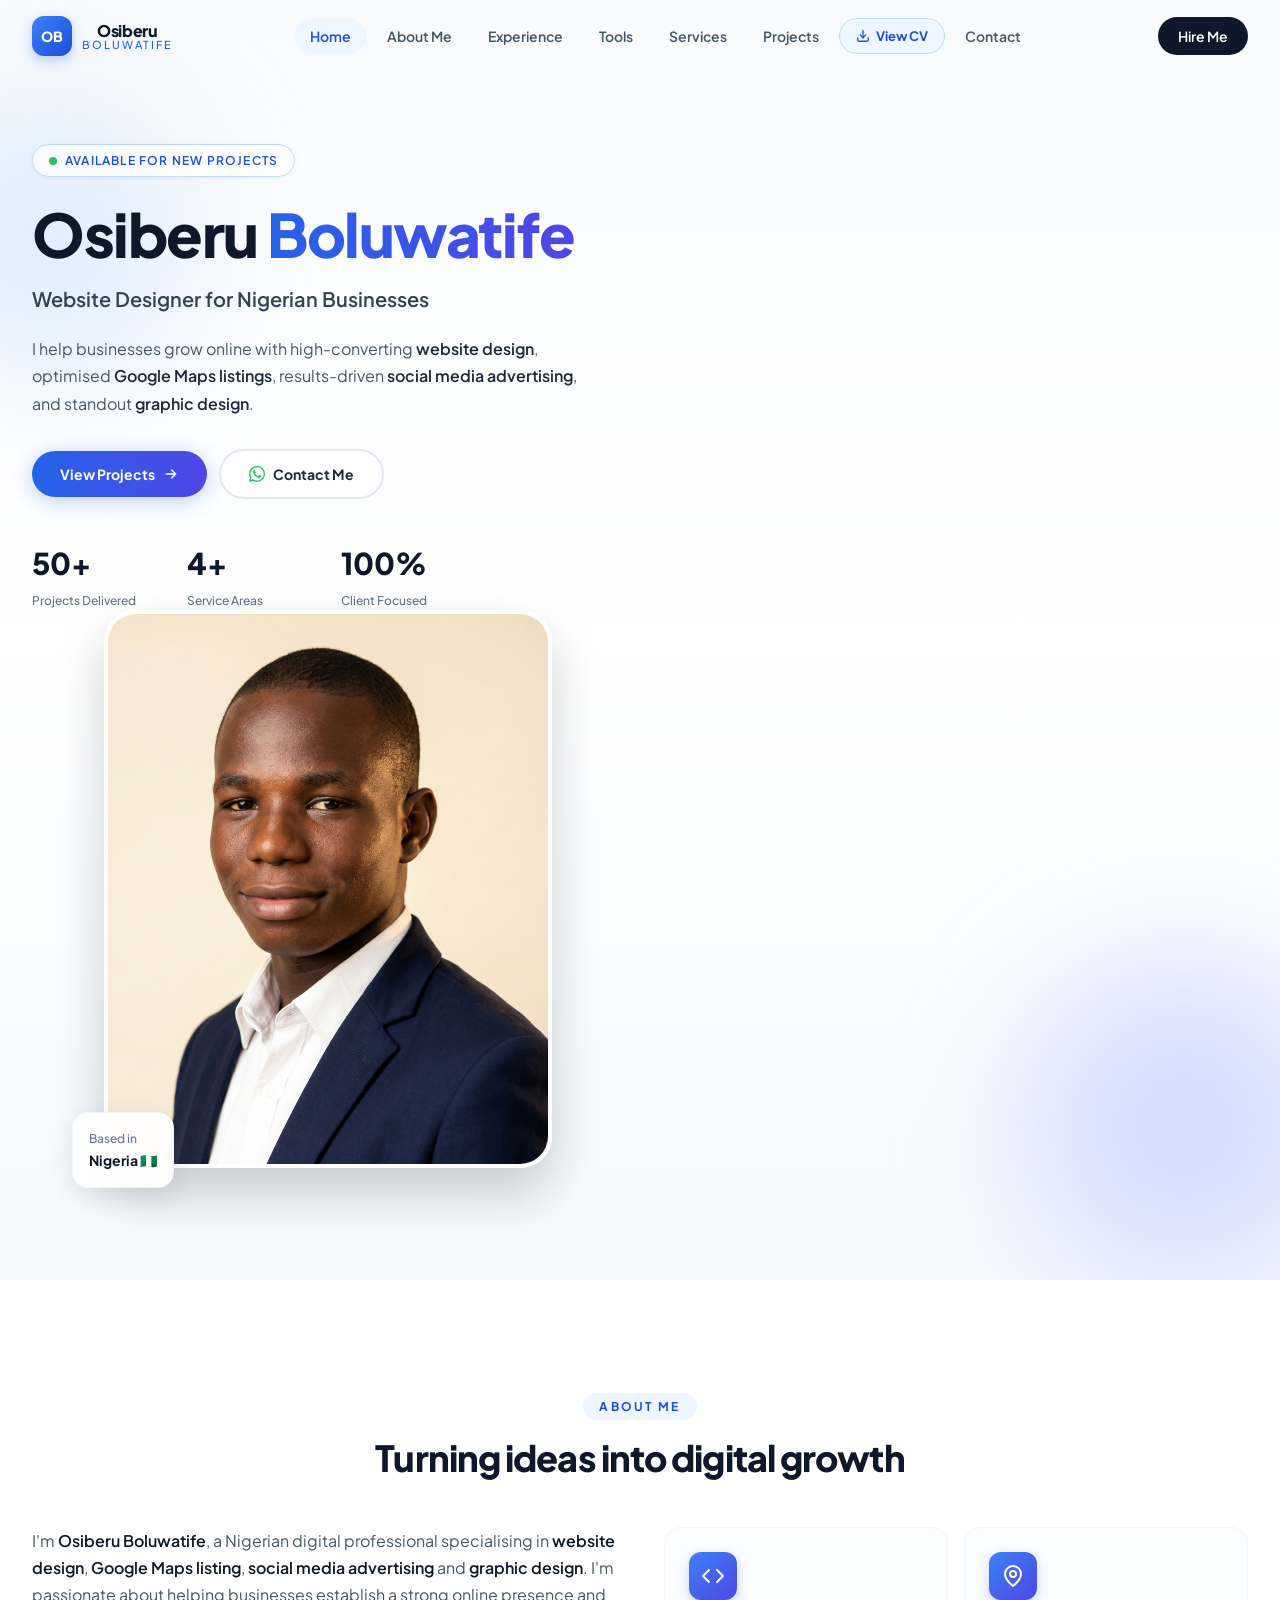
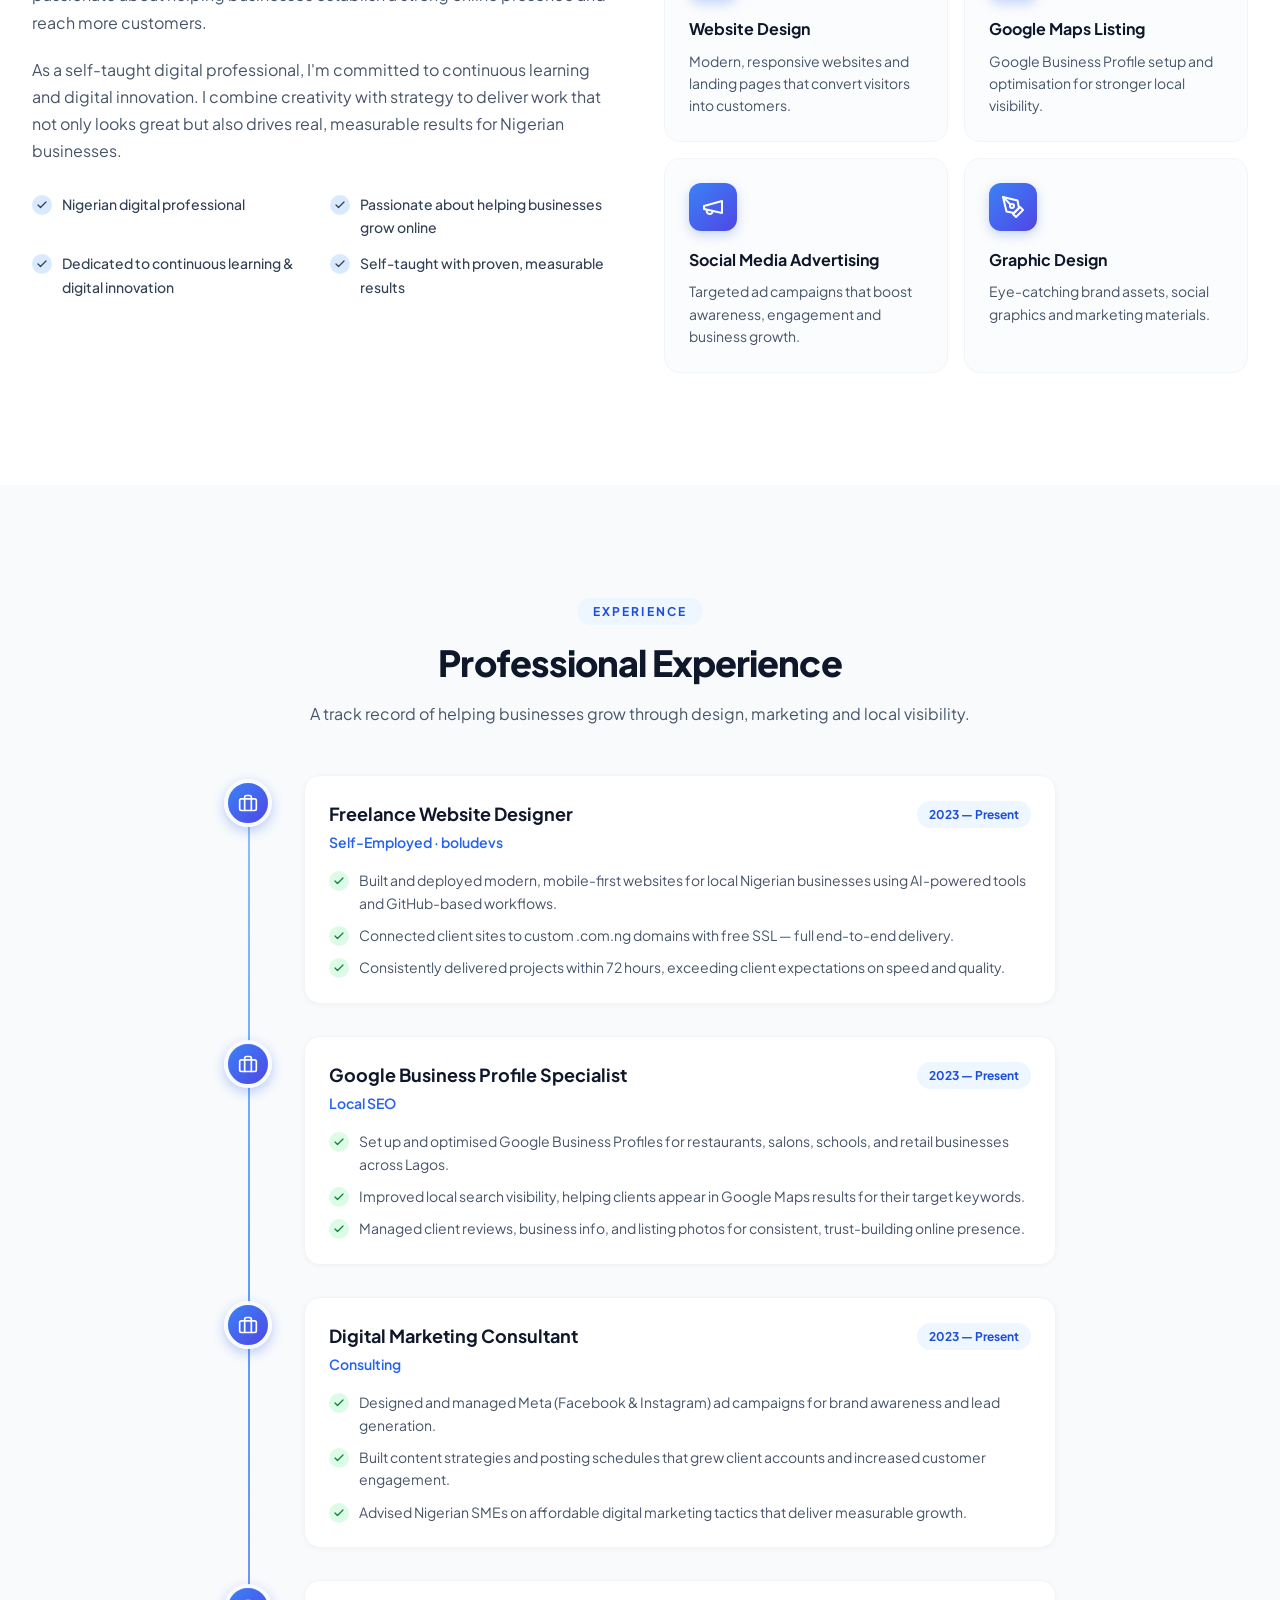
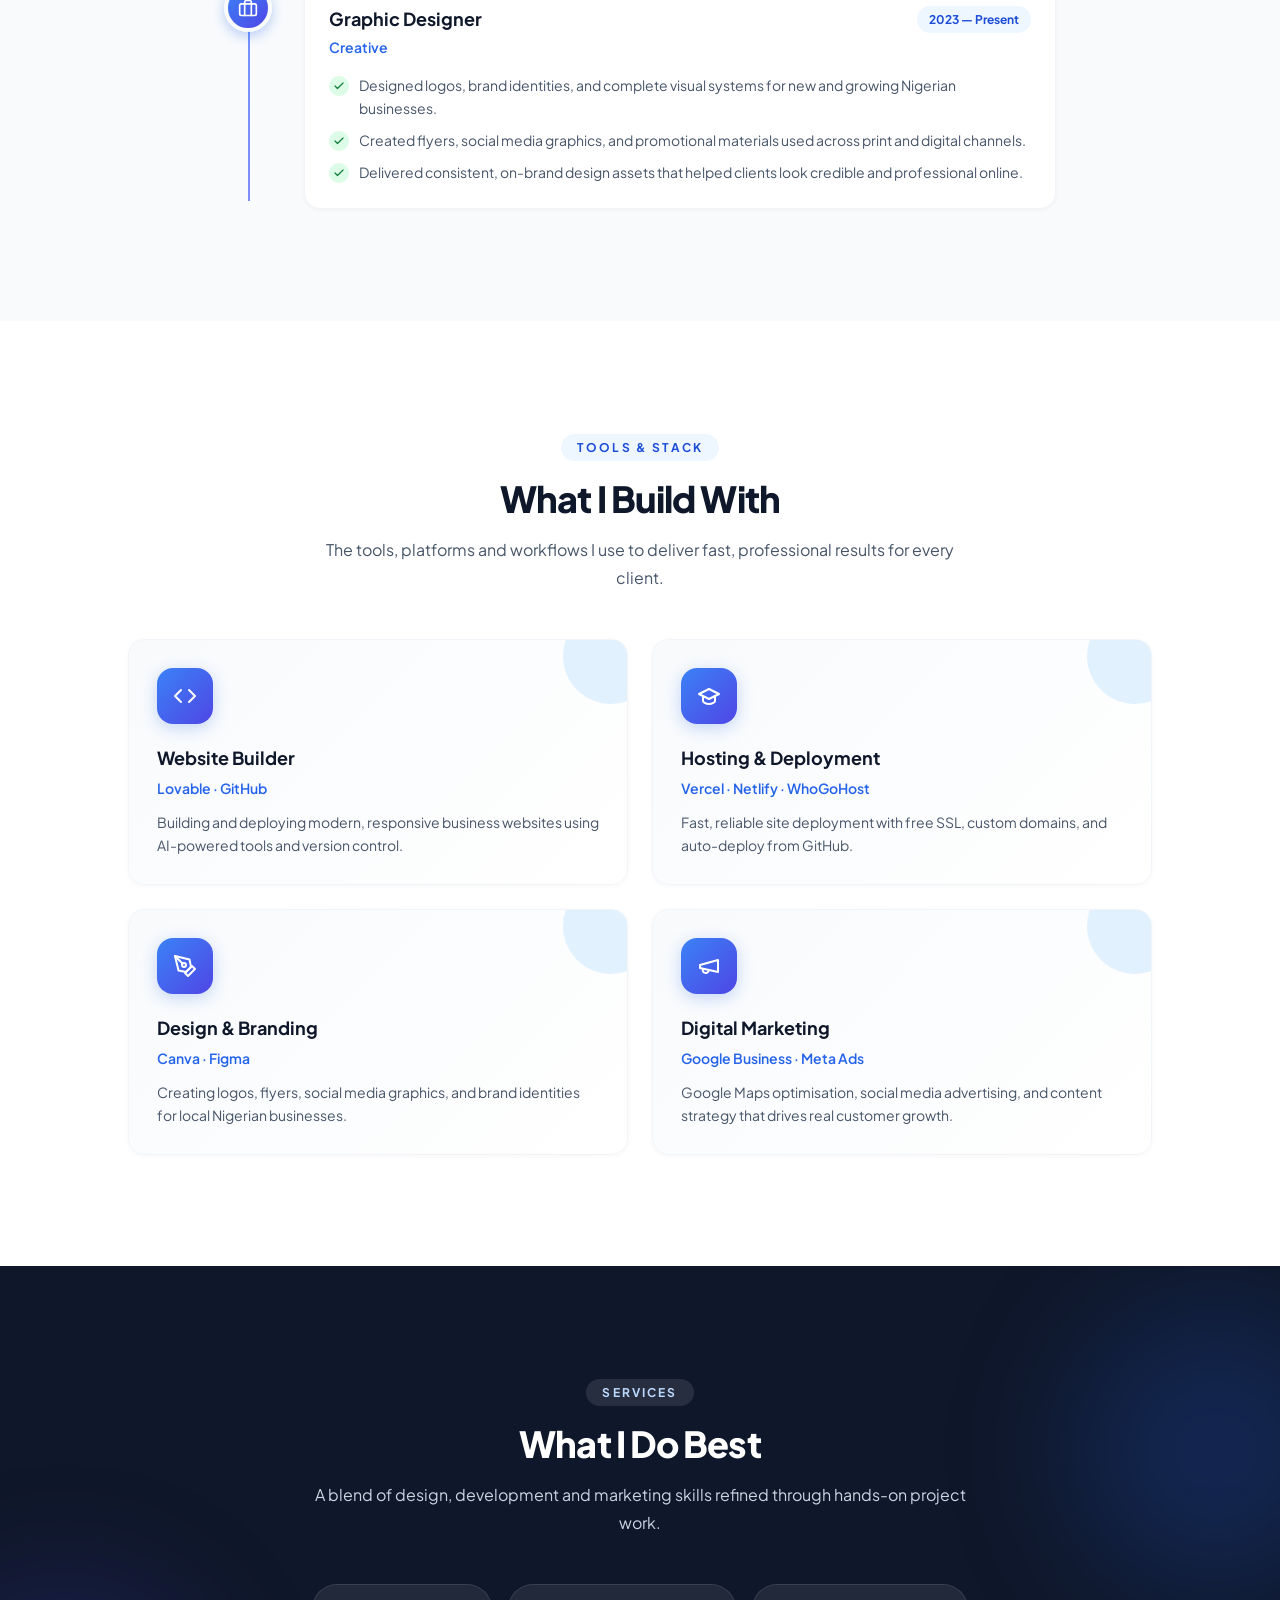
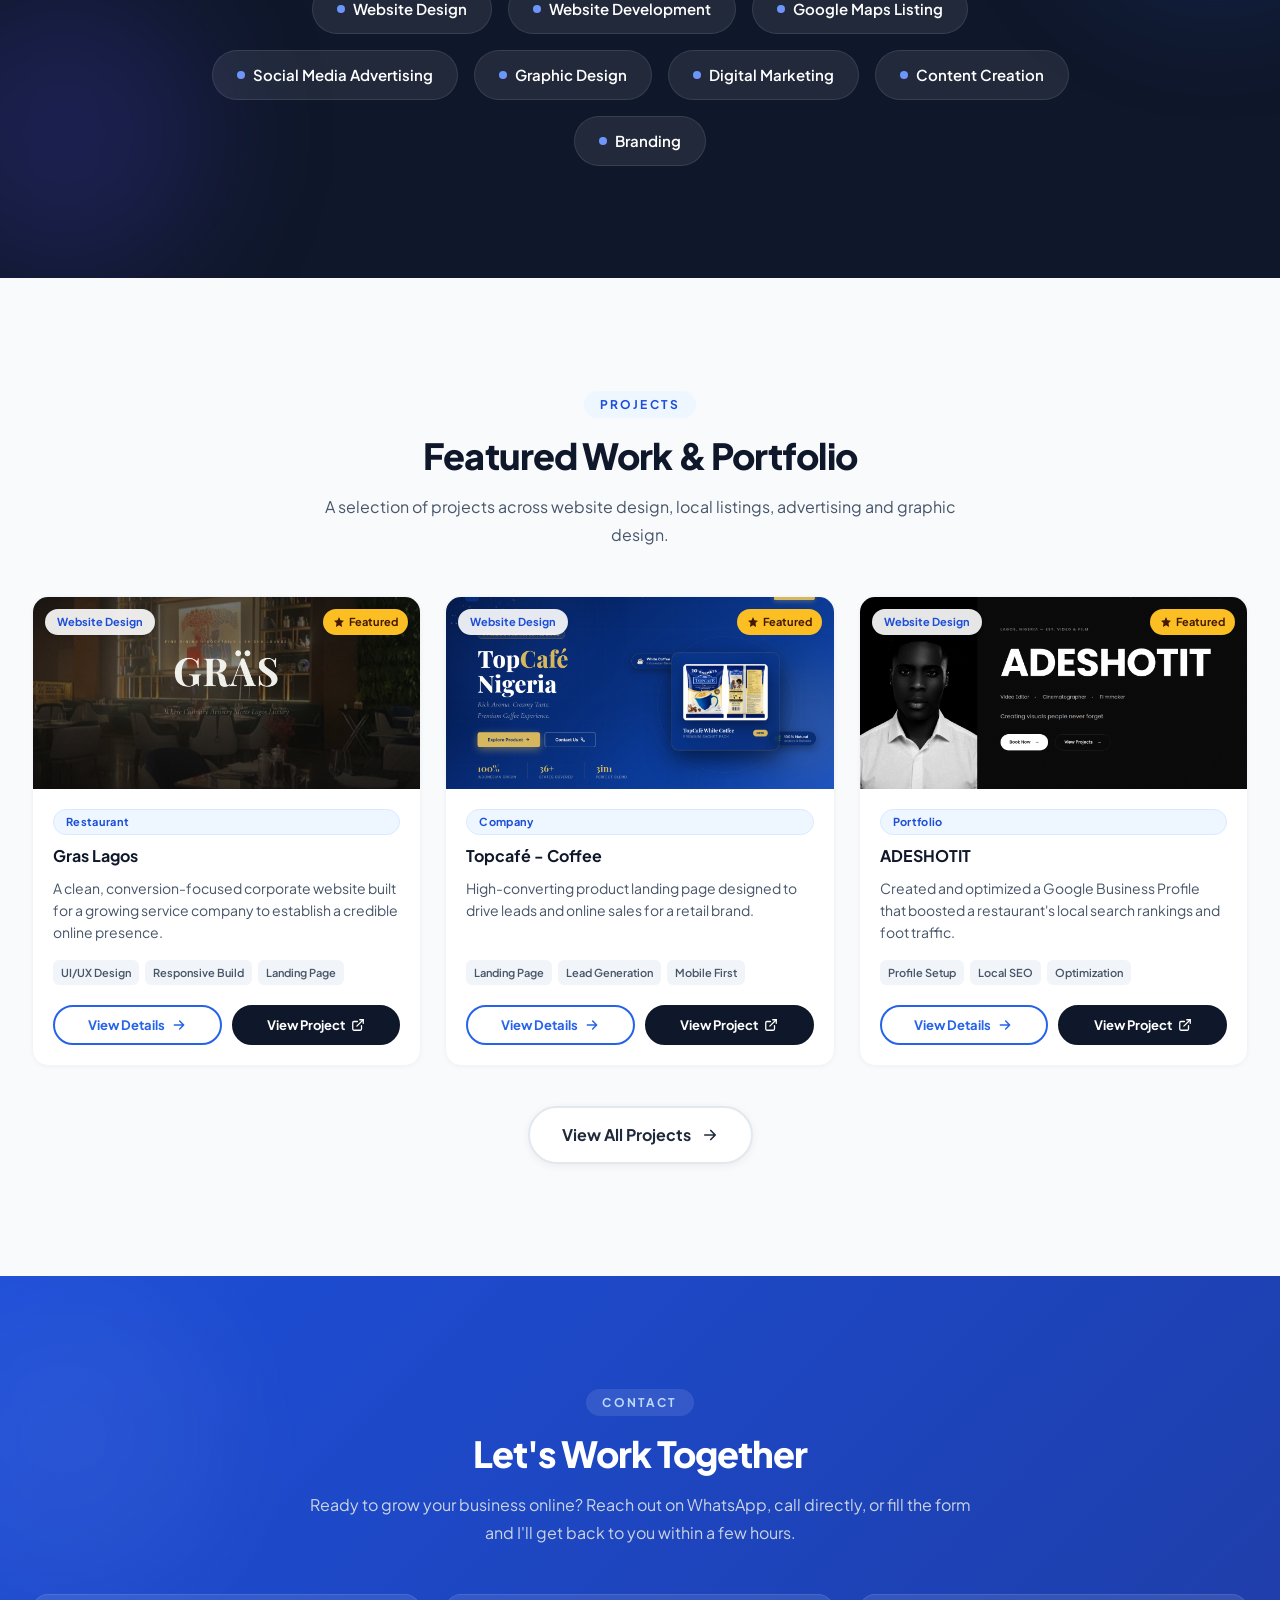
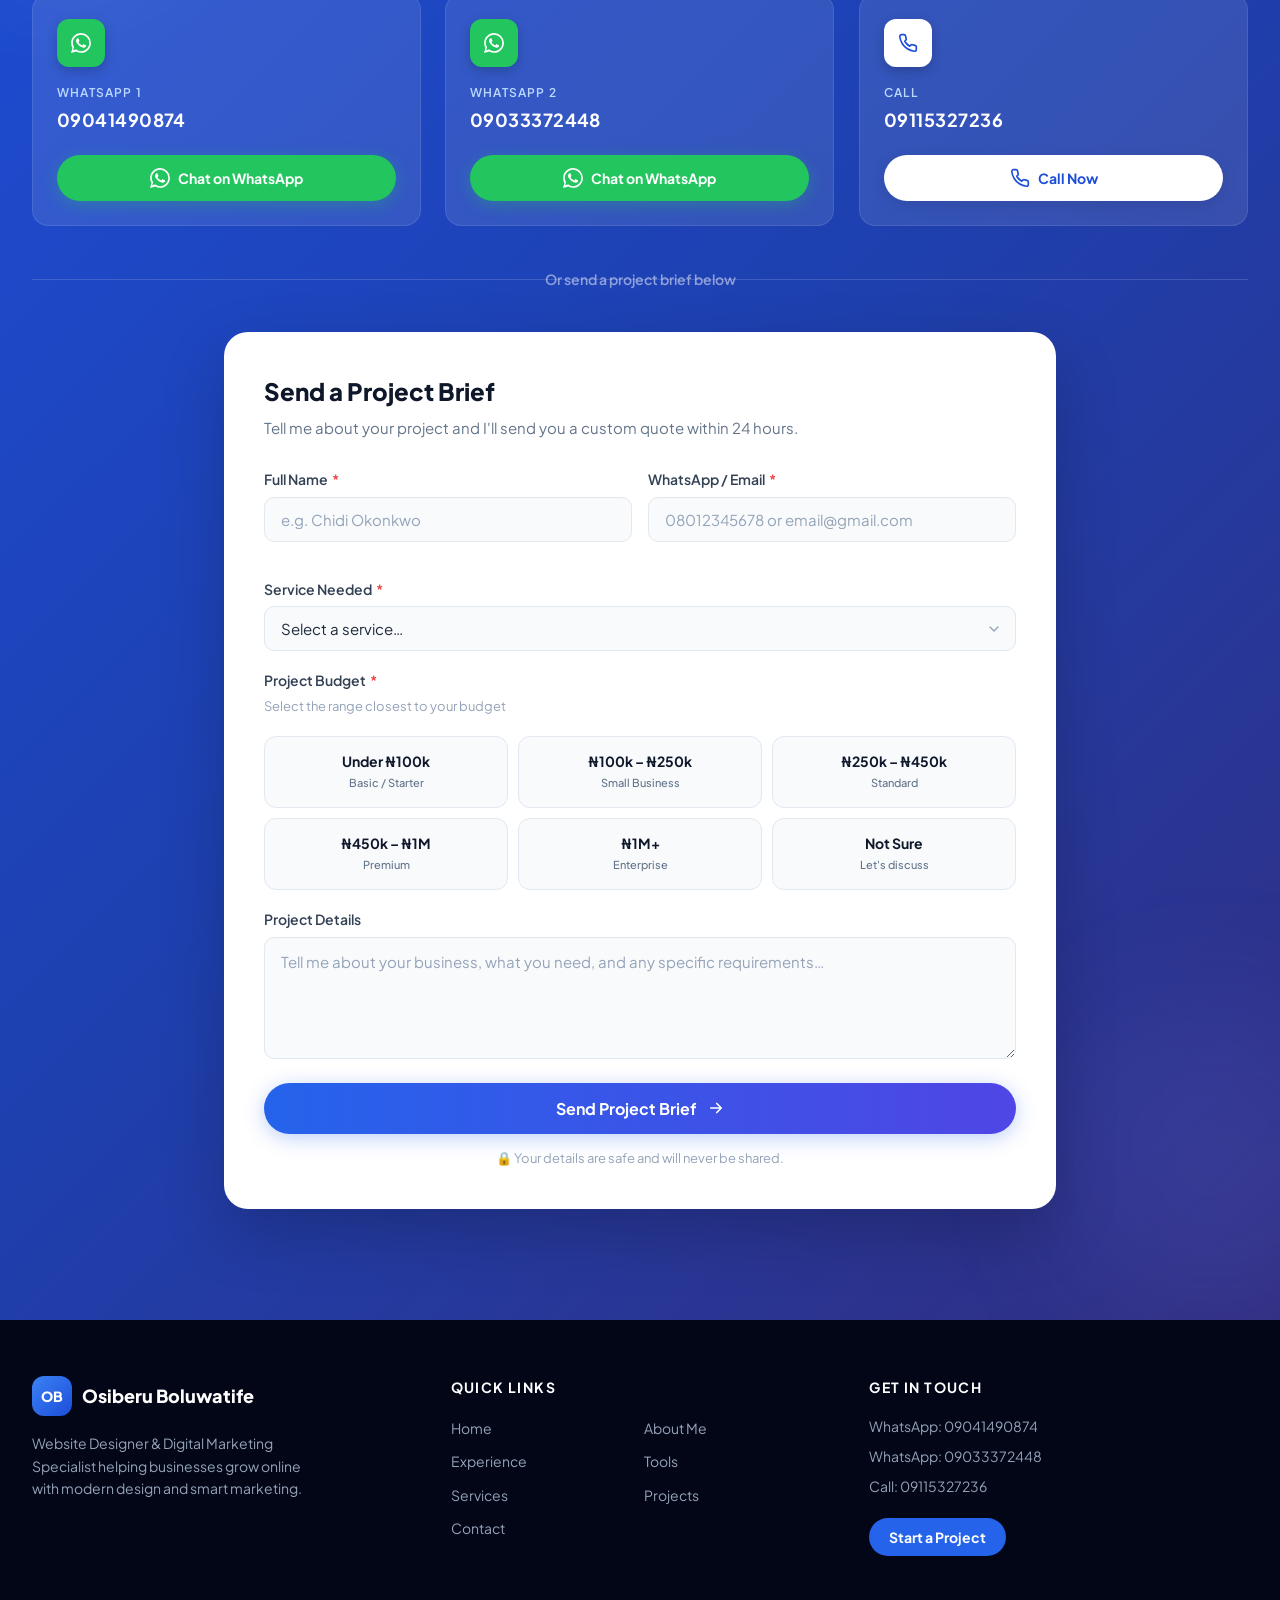
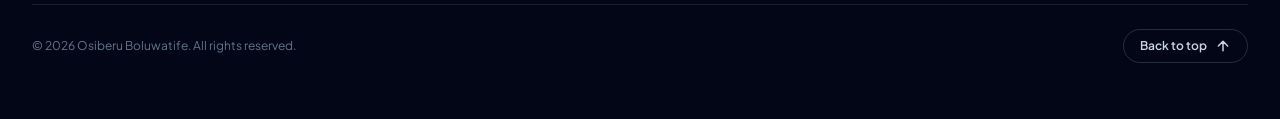
==== commit dc3a6522: "Change CV link from download to view" ====
--- a/index.html
+++ b/index.html
@@ -85,10 +85,10 @@
         <li><button class="nav-link"         data-section="projects"   onclick="goTo('projects')">Projects</button></li>
         <!-- Desktop nav — add this before the Contact li -->
 <li>
-  <a href="osiberu-boluwatife-cv.pdf"
-     download
+  <a href="osiberu-boluwatife-cv.html"
+     view
      class="nav-link nav-cv-link"
-     aria-label="Download CV">
+     aria-label="View CV">
     <svg width="14" height="14" viewBox="0 0 24 24" fill="none"
          stroke="currentColor" stroke-width="2.2"
          stroke-linecap="round" stroke-linejoin="round"
@@ -97,7 +97,7 @@
       <polyline points="7 10 12 15 17 10"/>
       <line x1="12" y1="15" x2="12" y2="3"/>
     </svg>
-    Download CV
+    View CV
   </a>
 </li>
         <li><button class="nav-link"         data-section="contact"    onclick="goTo('contact')">Contact</button></li>
@@ -123,10 +123,10 @@
         <li><button class="mobile-link"         data-section="contact"    onclick="goTo('contact')">Contact</button></li>
         <!-- Mobile menu — add before the Hire Me li -->  
 <li>  
-  <a href="osiberu-boluwatife-cv.pdf"  
-     download  
+  <a href="osiberu-boluwatife-cv.html"  
+     view  
      class="mobile-link mobile-cv-link">  
-    ⬇ Download CV  
+    ⬇ View CV  
   </a>  
 </li>  
         <li><button class="mobile-cta"                                    onclick="goTo('contact')">Hire Me</button></li>
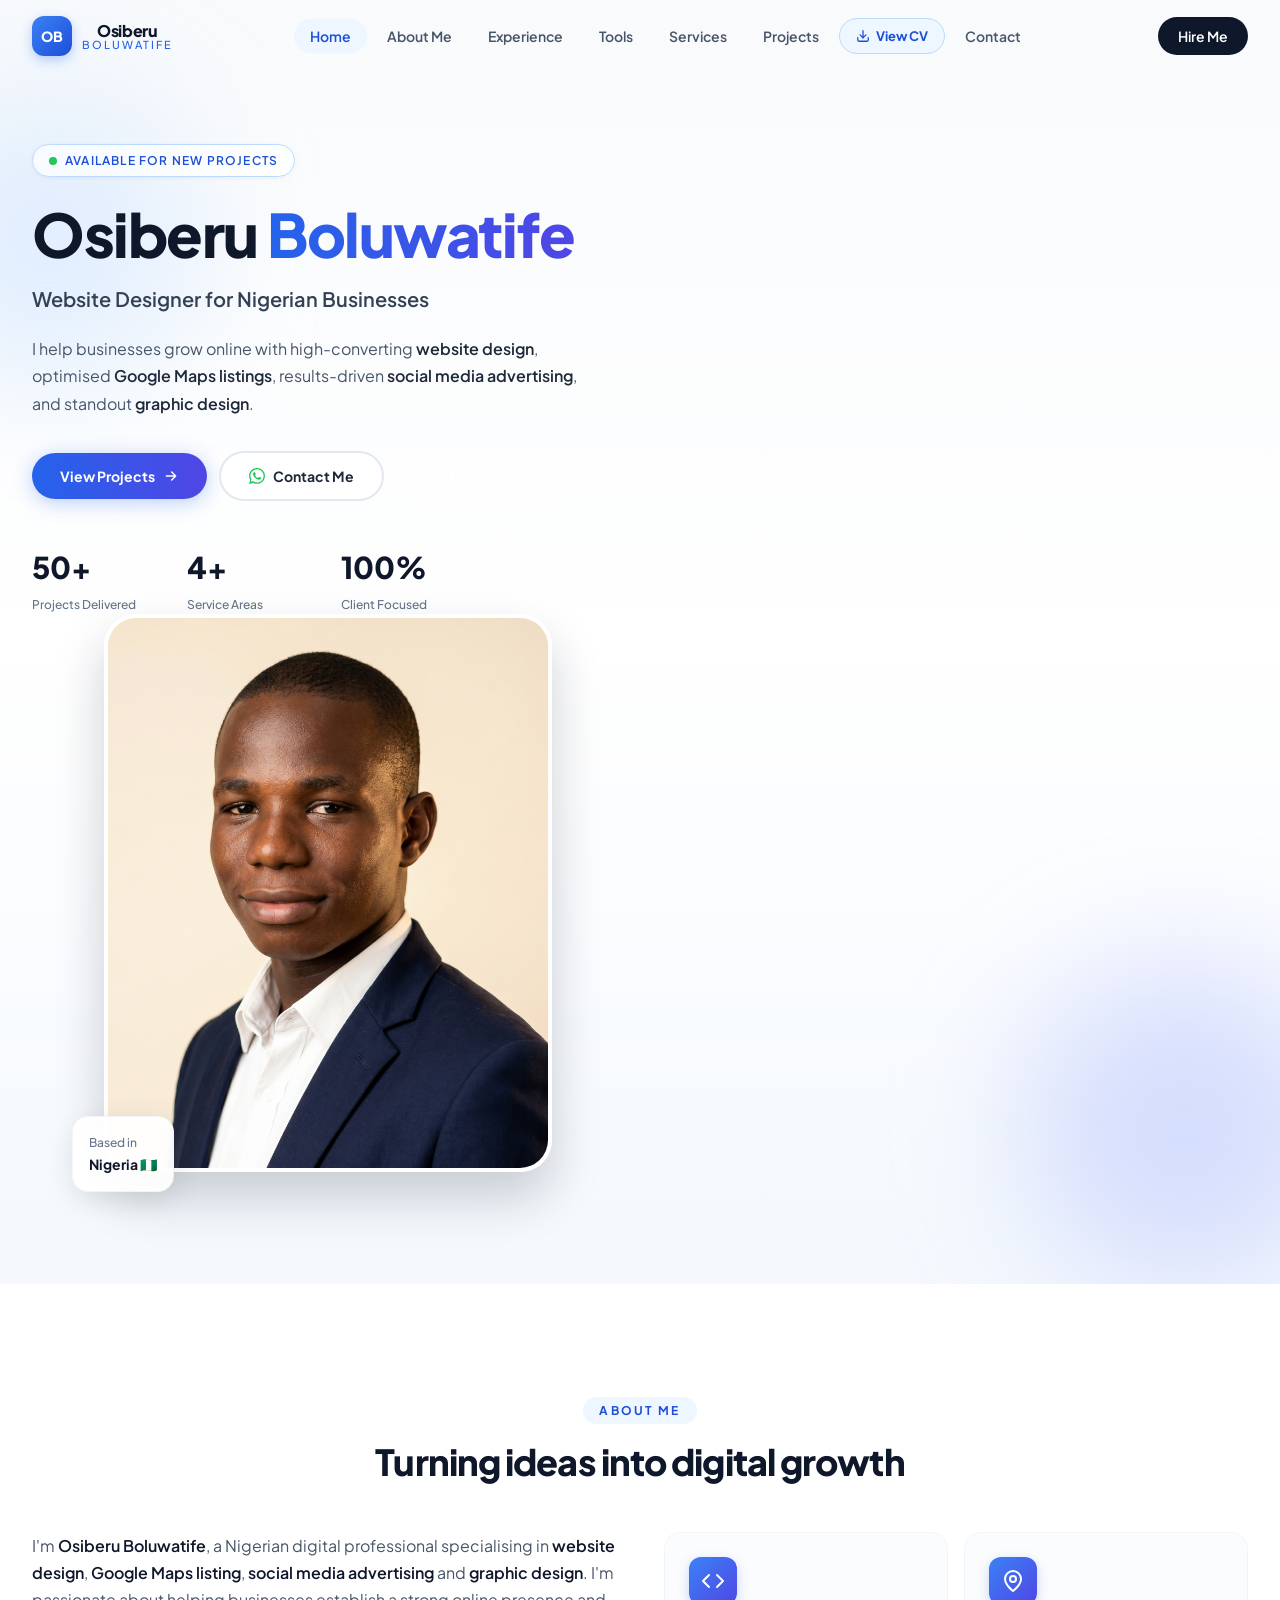
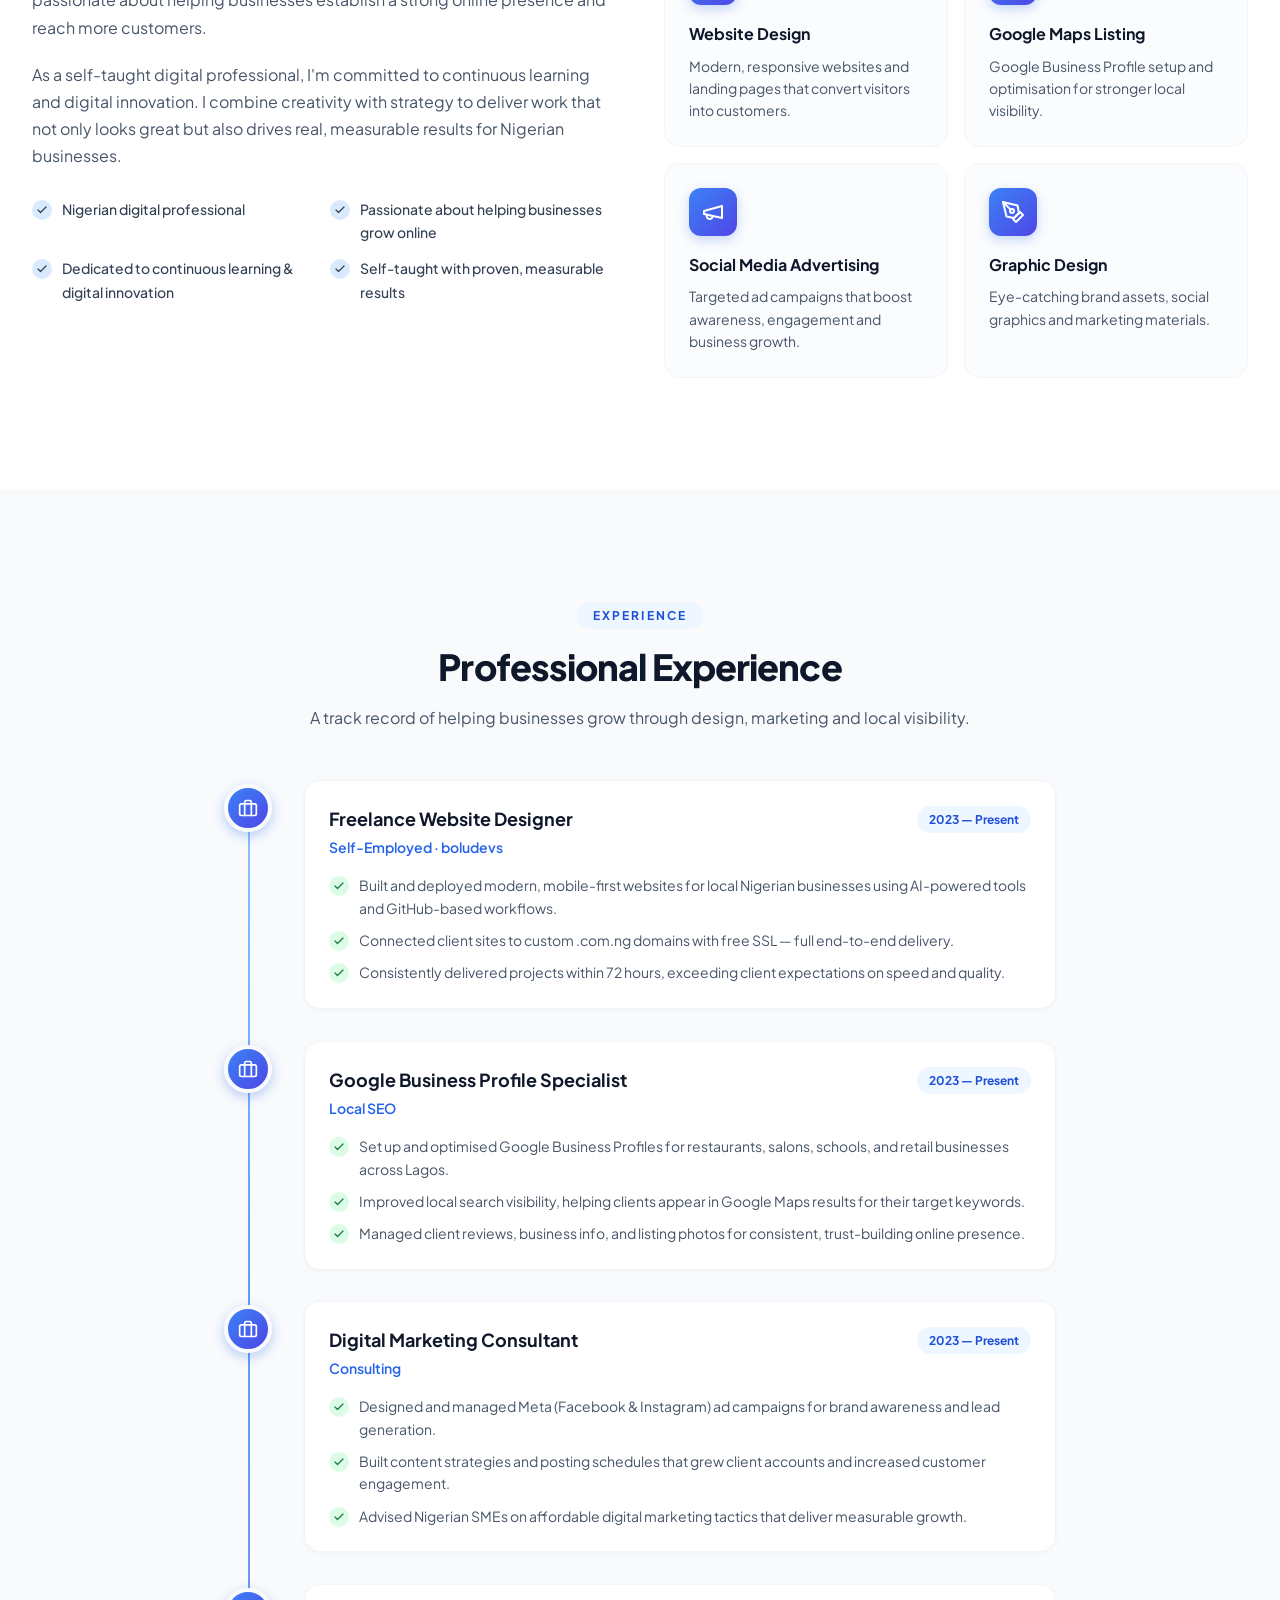
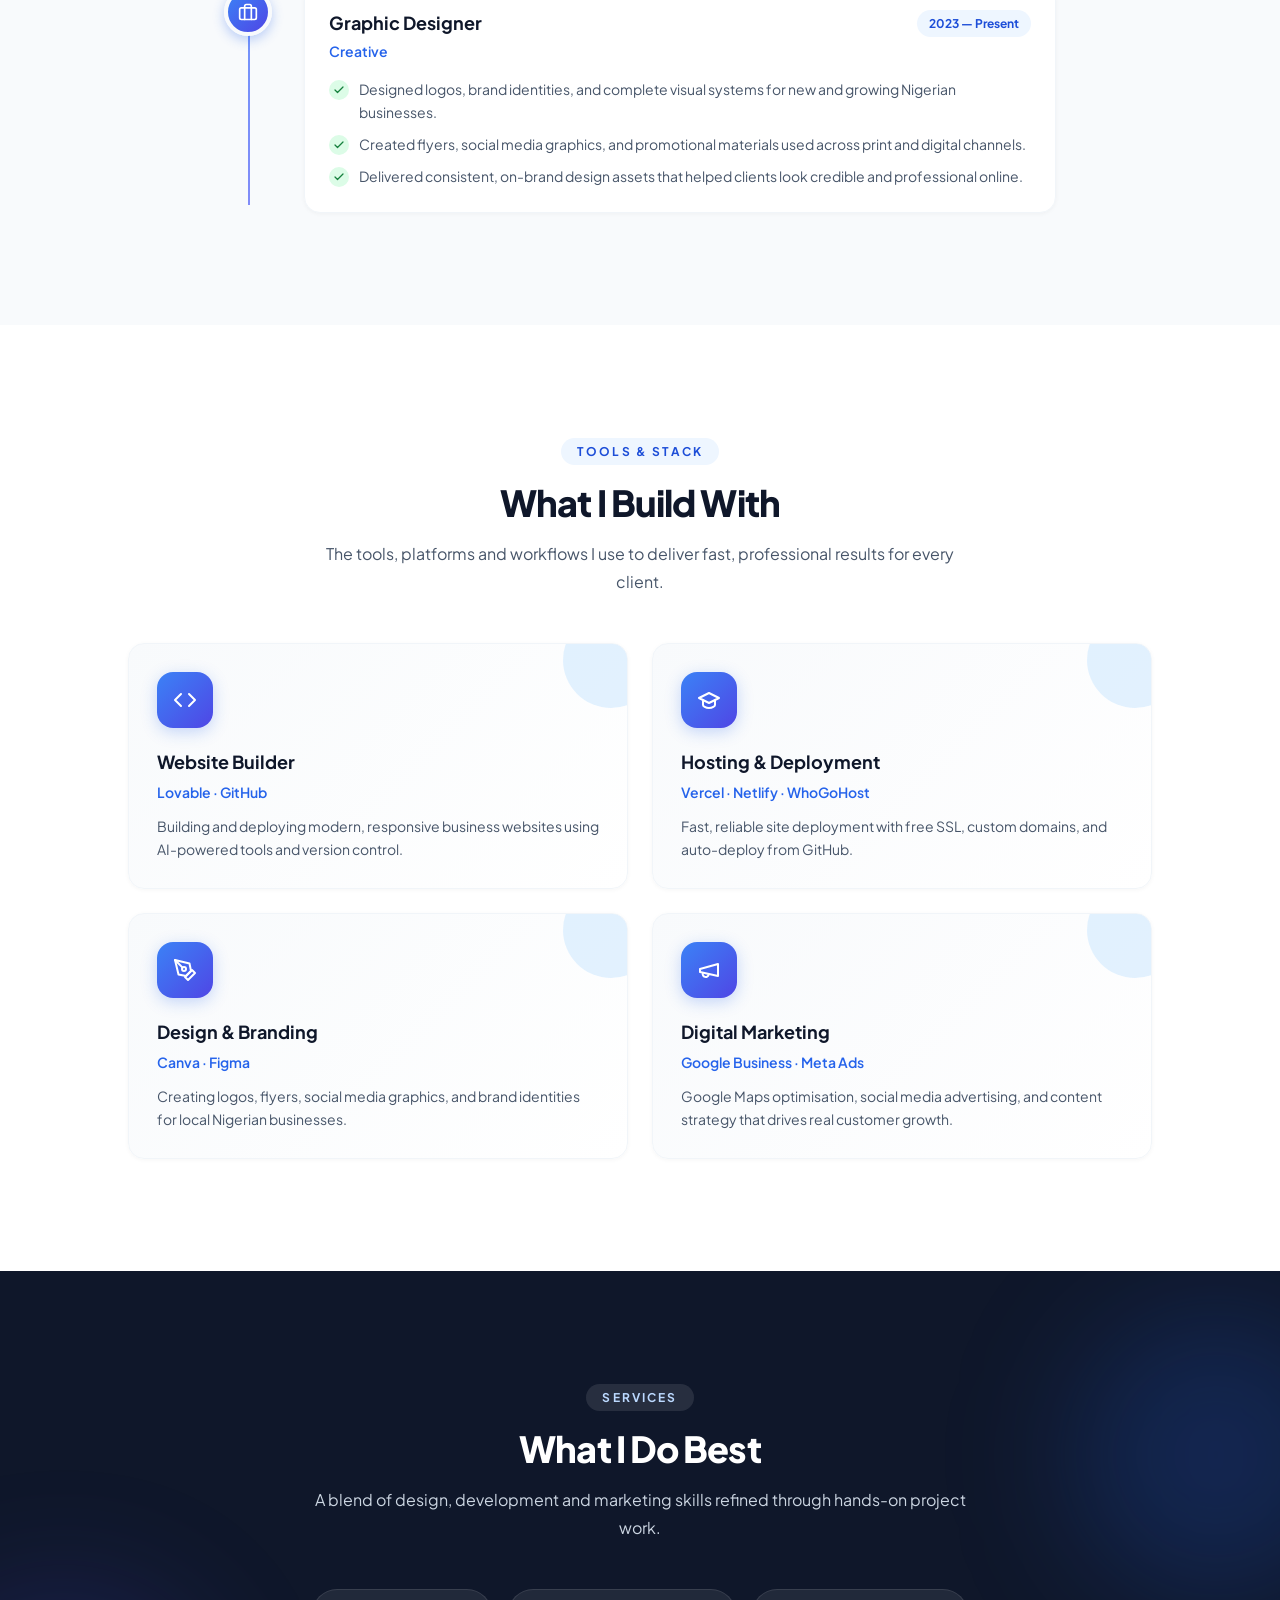
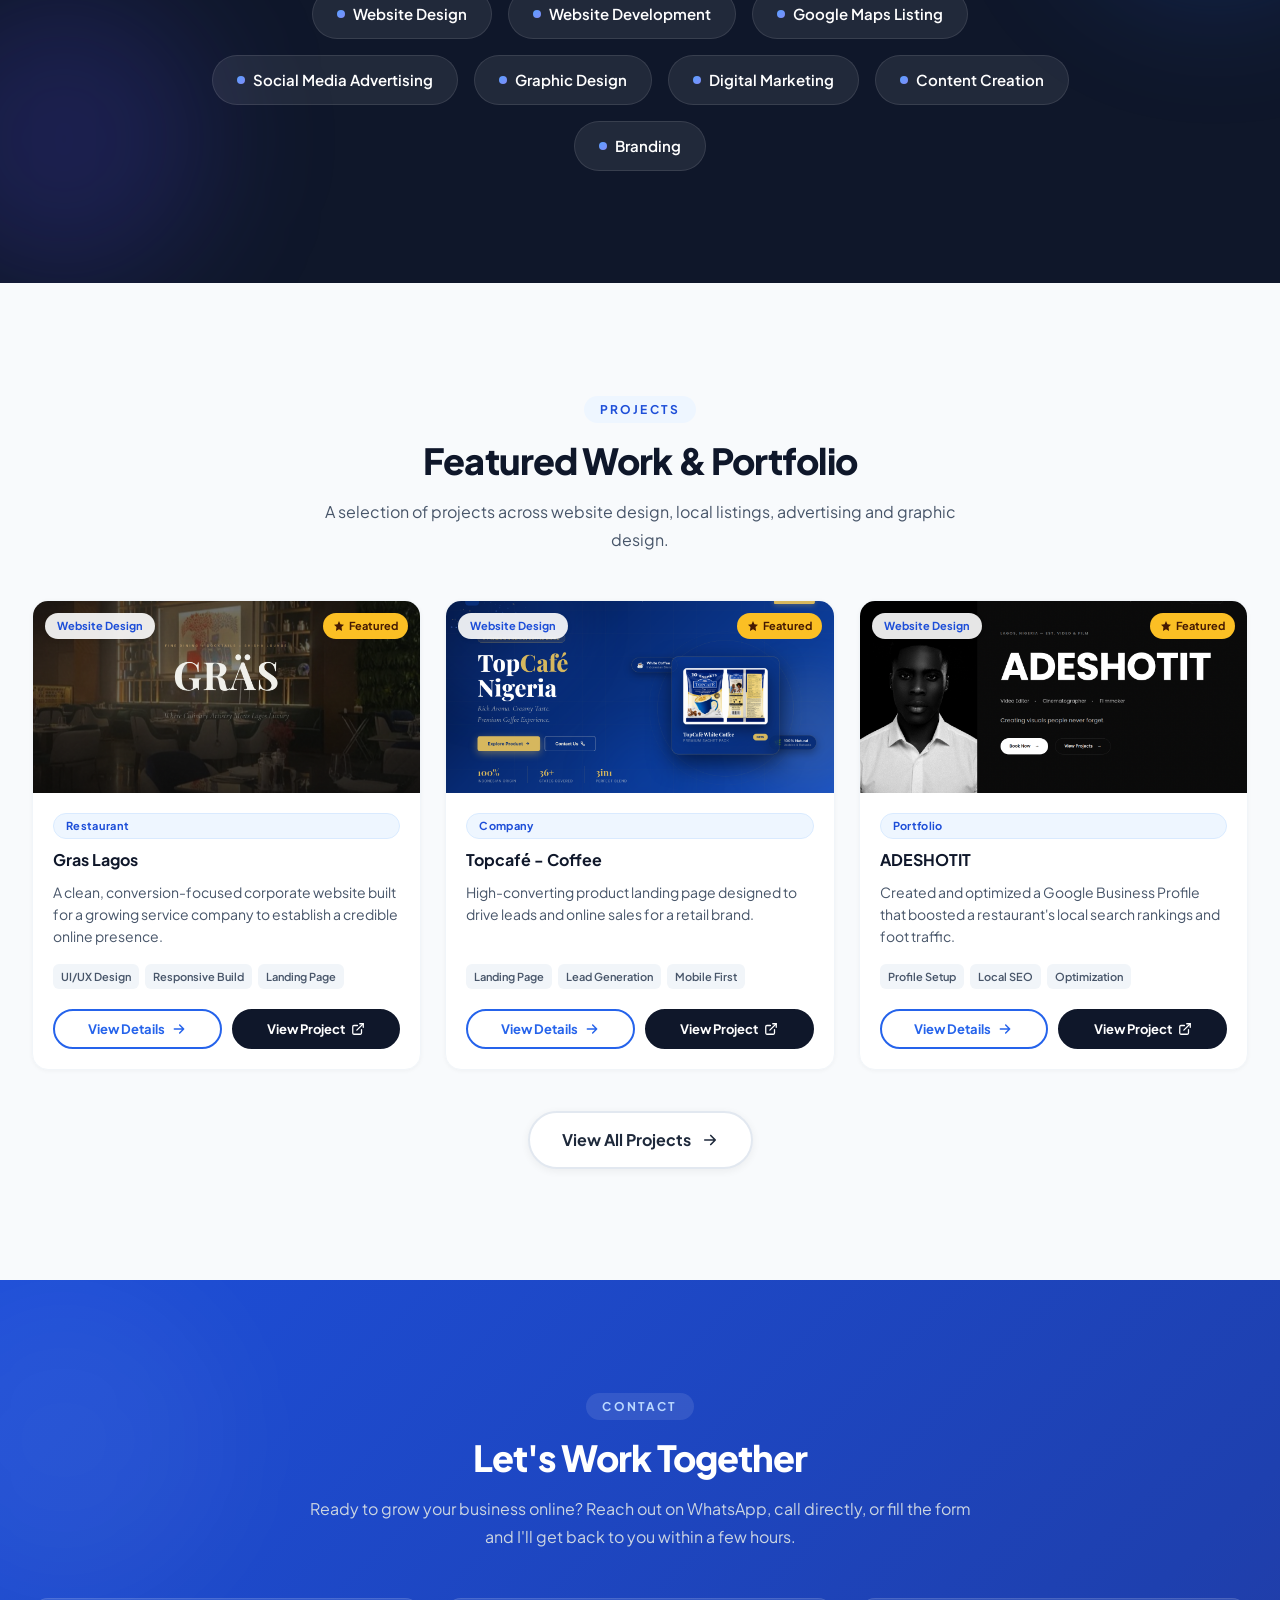
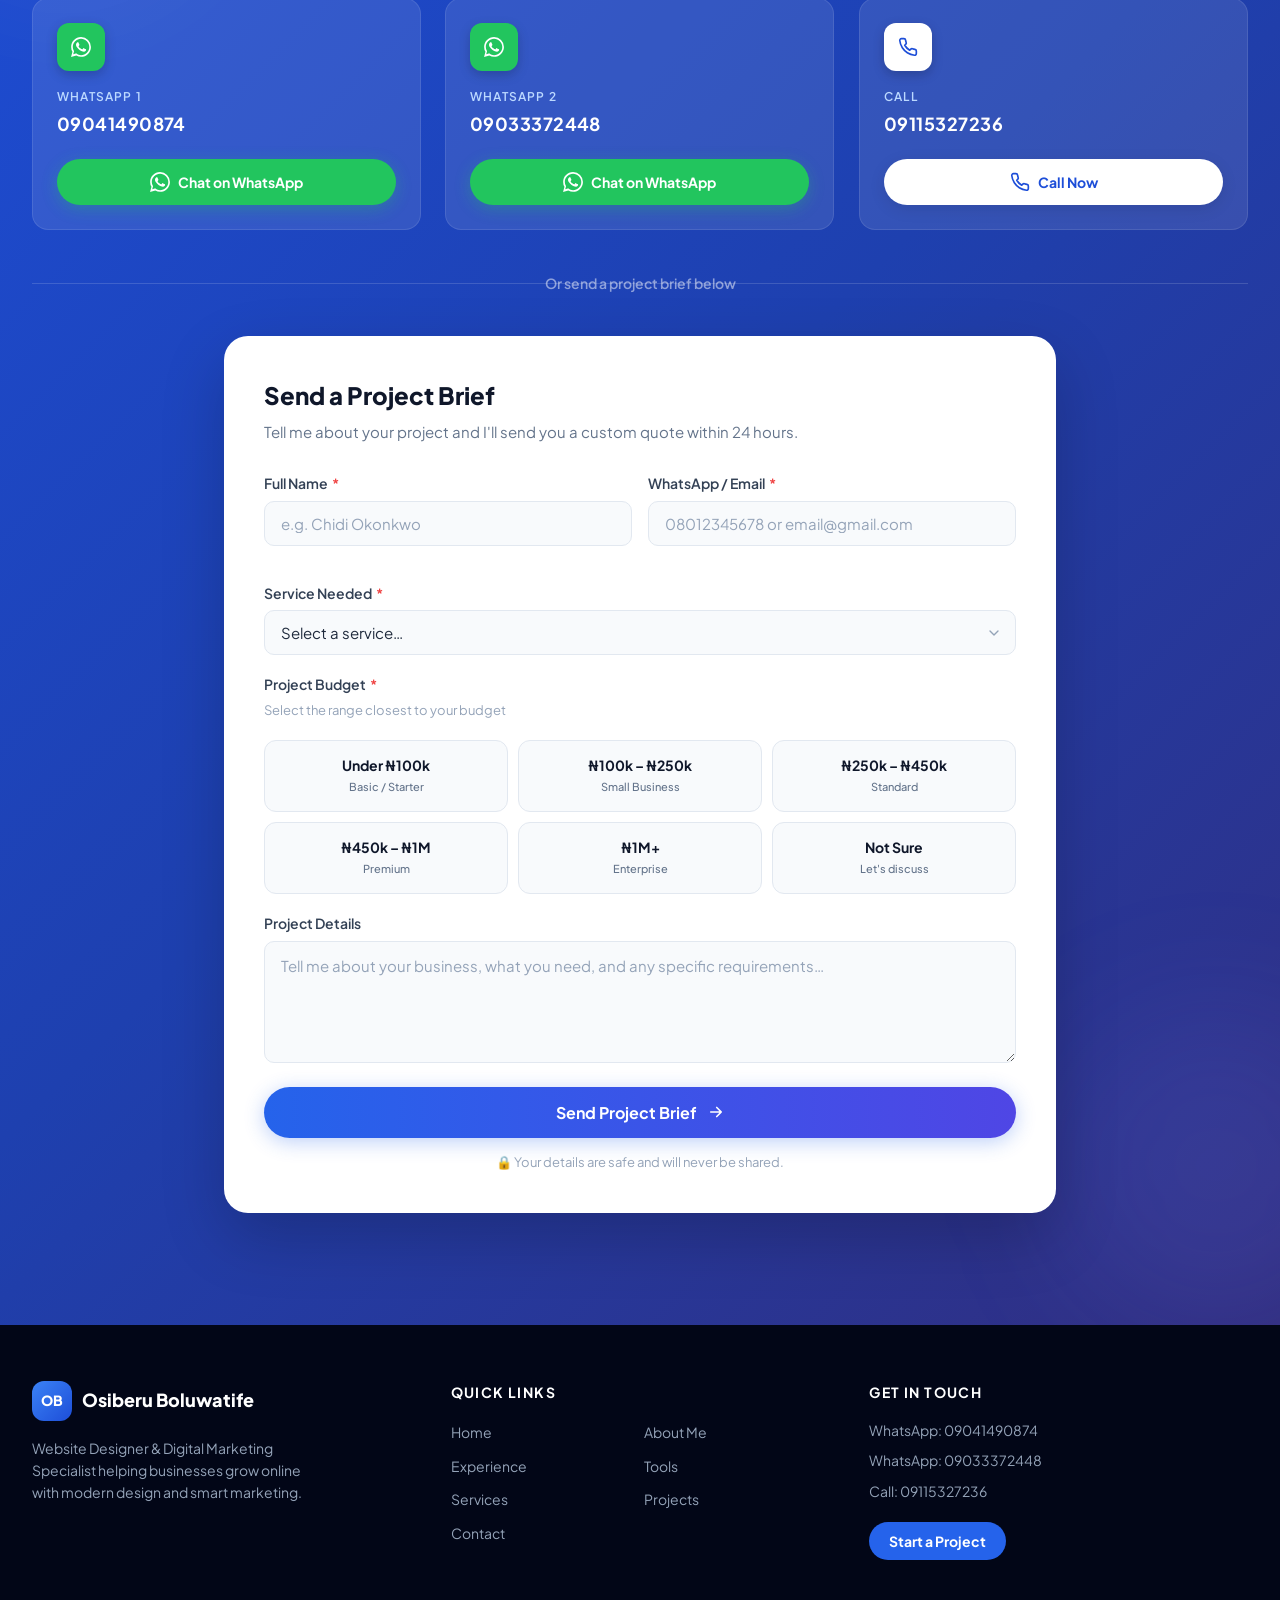
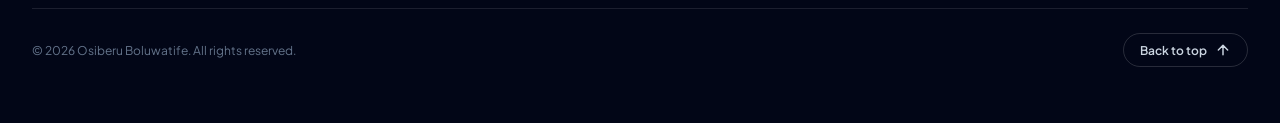
==== commit 72652748: "Add CV download button to hero section Added a new button to download the CV." ====
--- a/index.html
+++ b/index.html
@@ -167,14 +167,30 @@
           </p>
 
           <div class="hero-buttons">
-            <button class="btn-primary" onclick="goTo('projects')">
-              View Projects
-              <svg width="16" height="16" viewBox="0 0 24 24" fill="none" stroke="currentColor" stroke-width="2.2" stroke-linecap="round" stroke-linejoin="round" aria-hidden="true"><path d="M5 12h14M13 6l6 6-6 6"/></svg>
-            </button>
-            <button class="btn-secondary" onclick="goTo('contact')">
-              <svg width="16" height="16" viewBox="0 0 24 24" fill="#22c55e" aria-hidden="true"><path d="M.057 24l1.687-6.163a11.867 11.867 0 01-1.587-5.946C.16 5.335 5.495 0 12.05 0a11.82 11.82 0 018.413 3.488 11.82 11.82 0 013.48 8.414c-.003 6.557-5.338 11.892-11.893 11.892a11.9 11.9 0 01-5.688-1.448L.057 24zm6.597-3.807c1.676.995 3.276 1.591 5.392 1.592 5.448 0 9.886-4.434 9.889-9.885.002-5.462-4.415-9.89-9.881-9.892-5.452 0-9.887 4.434-9.889 9.884a9.82 9.82 0 001.516 5.26l-.999 3.648 3.972-1.207zm11.387-5.464c-.074-.124-.272-.198-.57-.347-.297-.149-1.758-.868-2.031-.967-.272-.099-.47-.149-.669.149-.198.297-.768.967-.941 1.165-.173.198-.347.223-.644.074-.297-.149-1.255-.462-2.39-1.475-.883-.788-1.48-1.761-1.653-2.059-.173-.297-.018-.458.13-.606.134-.133.298-.347.446-.521.151-.172.2-.296.3-.495.099-.198.05-.372-.025-.521-.075-.148-.669-1.611-.916-2.206-.242-.579-.487-.501-.669-.51l-.57-.01c-.198 0-.52.074-.792.372s-1.04 1.016-1.04 2.479 1.065 2.876 1.213 3.074c.149.198 2.095 3.2 5.076 4.487.709.306 1.263.489 1.694.626.712.226 1.36.194 1.872.118.571-.085 1.758-.719 2.006-1.413.248-.695.248-1.29.173-1.414z"/></svg>
-              Contact Me
-            </button>
+  <button class="btn-primary" onclick="goTo('projects')">
+    View Projects
+    <svg width="16" height="16" viewBox="0 0 24 24" fill="none" stroke="currentColor" stroke-width="2.2" stroke-linecap="round" stroke-linejoin="round" aria-hidden="true"><path d="M5 12h14M13 6l6 6-6 6"/></svg>
+  </button>
+  <button class="btn-secondary" onclick="goTo('contact')">
+    <svg width="16" height="16" viewBox="0 0 24 24" fill="#22c55e" aria-hidden="true"><path d="M.057 24l1.687-6.163a11.867 11.867 0 01-1.587-5.946C.16 5.335 5.495 0 12.05 0a11.82 11.82 0 018.413 3.488 11.82 11.82 0 013.48 8.414c-.003 6.557-5.338 11.892-11.893 11.892a11.9 11.9 0 01-5.688-1.448L.057 24zm6.597-3.807c1.676.995 3.276 1.591 5.392 1.592 5.448 0 9.886-4.434 9.889-9.885.002-5.462-4.415-9.89-9.881-9.892-5.452 0-9.887 4.434-9.889 9.884a9.82 9.82 0 001.516 5.26l-.999 3.648 3.972-1.207zm11.387-5.464c-.074-.124-.272-.198-.57-.347-.297-.149-1.758-.868-2.031-.967-.272-.099-.47-.149-.669.149-.198.297-.768.967-.941 1.165-.173.198-.347.223-.644.074-.297-.149-1.255-.462-2.39-1.475-.883-.788-1.48-1.761-1.653-2.059-.173-.297-.018-.458.13-.606.134-.133.298-.347.446-.521.151-.172.2-.296.3-.495.099-.198.05-.372-.025-.521-.075-.148-.669-1.611-.916-2.206-.242-.579-.487-.501-.669-.51l-.57-.01c-.198 0-.52.074-.792.372s-1.04 1.016-1.04 2.479 1.065 2.876 1.213 3.074c.149.198 2.095 3.2 5.076 4.487.709.306 1.263.489 1.694.626.712.226 1.36.194 1.872.118.571-.085 1.758-.719 2.006-1.413.248-.695.248-1.29.173-1.414z"/></svg>
+    Contact Me
+  </button>
+
+  <!-- ✅ ADD THIS NEW BUTTON -->
+  <a href="osiberu-boluwatife-cv.pdf"
+     download
+     class="btn-cv"
+     aria-label="Download CV">
+    <svg width="16" height="16" viewBox="0 0 24 24" fill="none"
+         stroke="currentColor" stroke-width="2.2"
+         stroke-linecap="round" stroke-linejoin="round"
+         aria-hidden="true">
+      <path d="M21 15v4a2 2 0 0 1-2 2H5a2 2 0 0 1-2-2v-4"/>
+      <polyline points="7 10 12 15 17 10"/>
+      <line x1="12" y1="15" x2="12" y2="3"/>
+    </svg>
+    Download CV
+  </a>
           </div>
 
           <dl class="hero-stats">
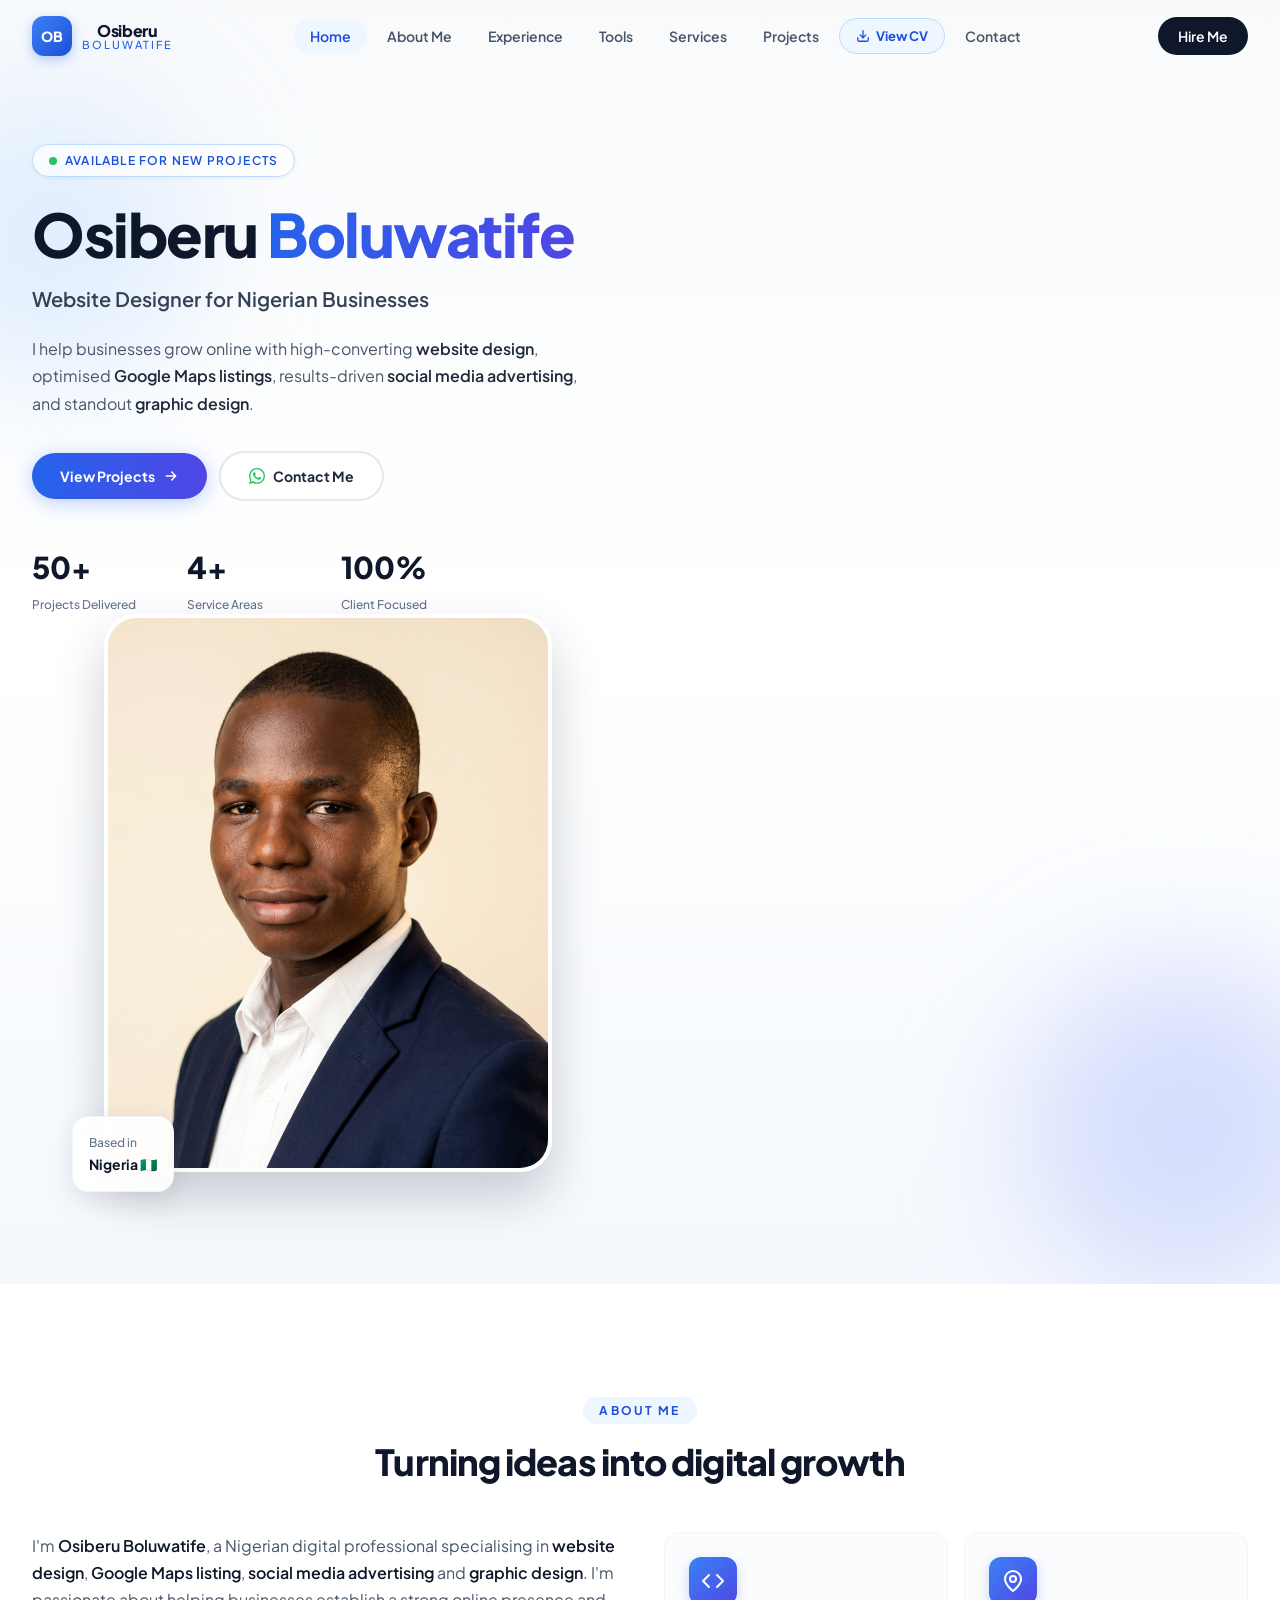
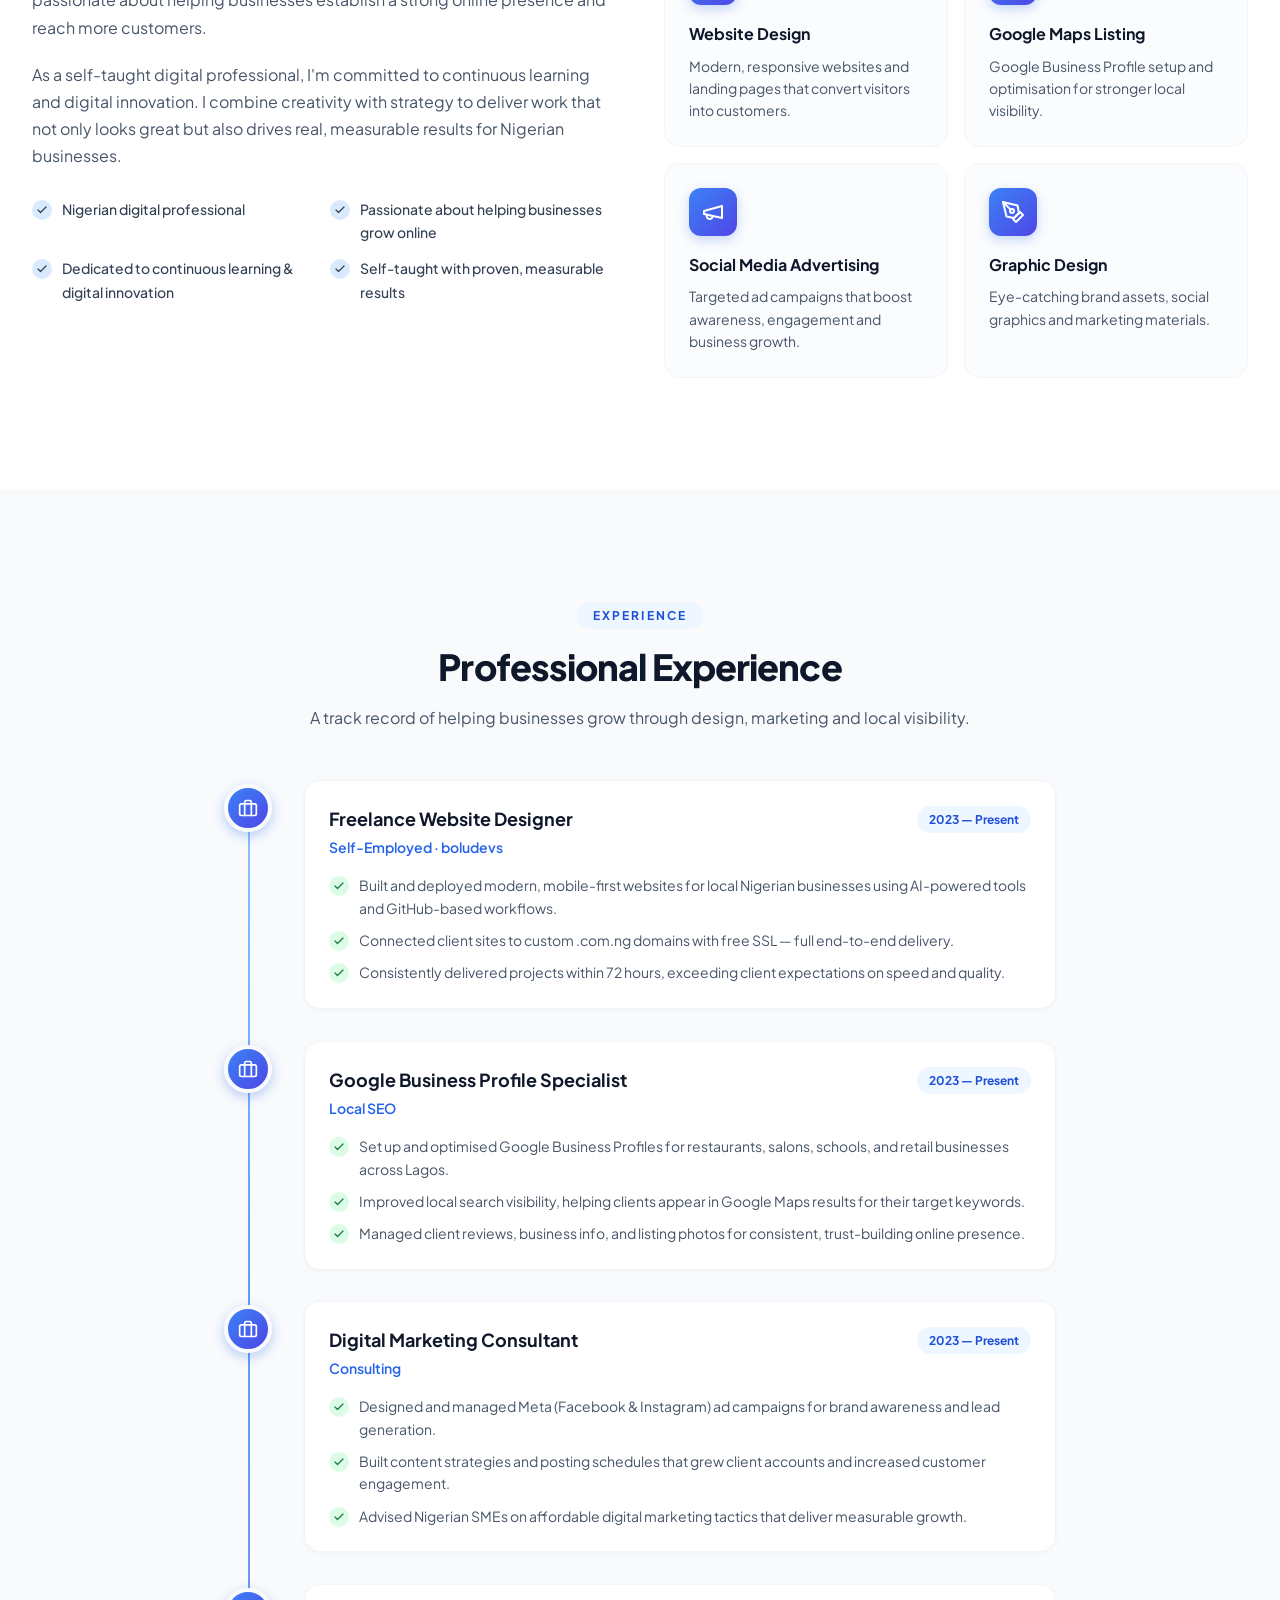
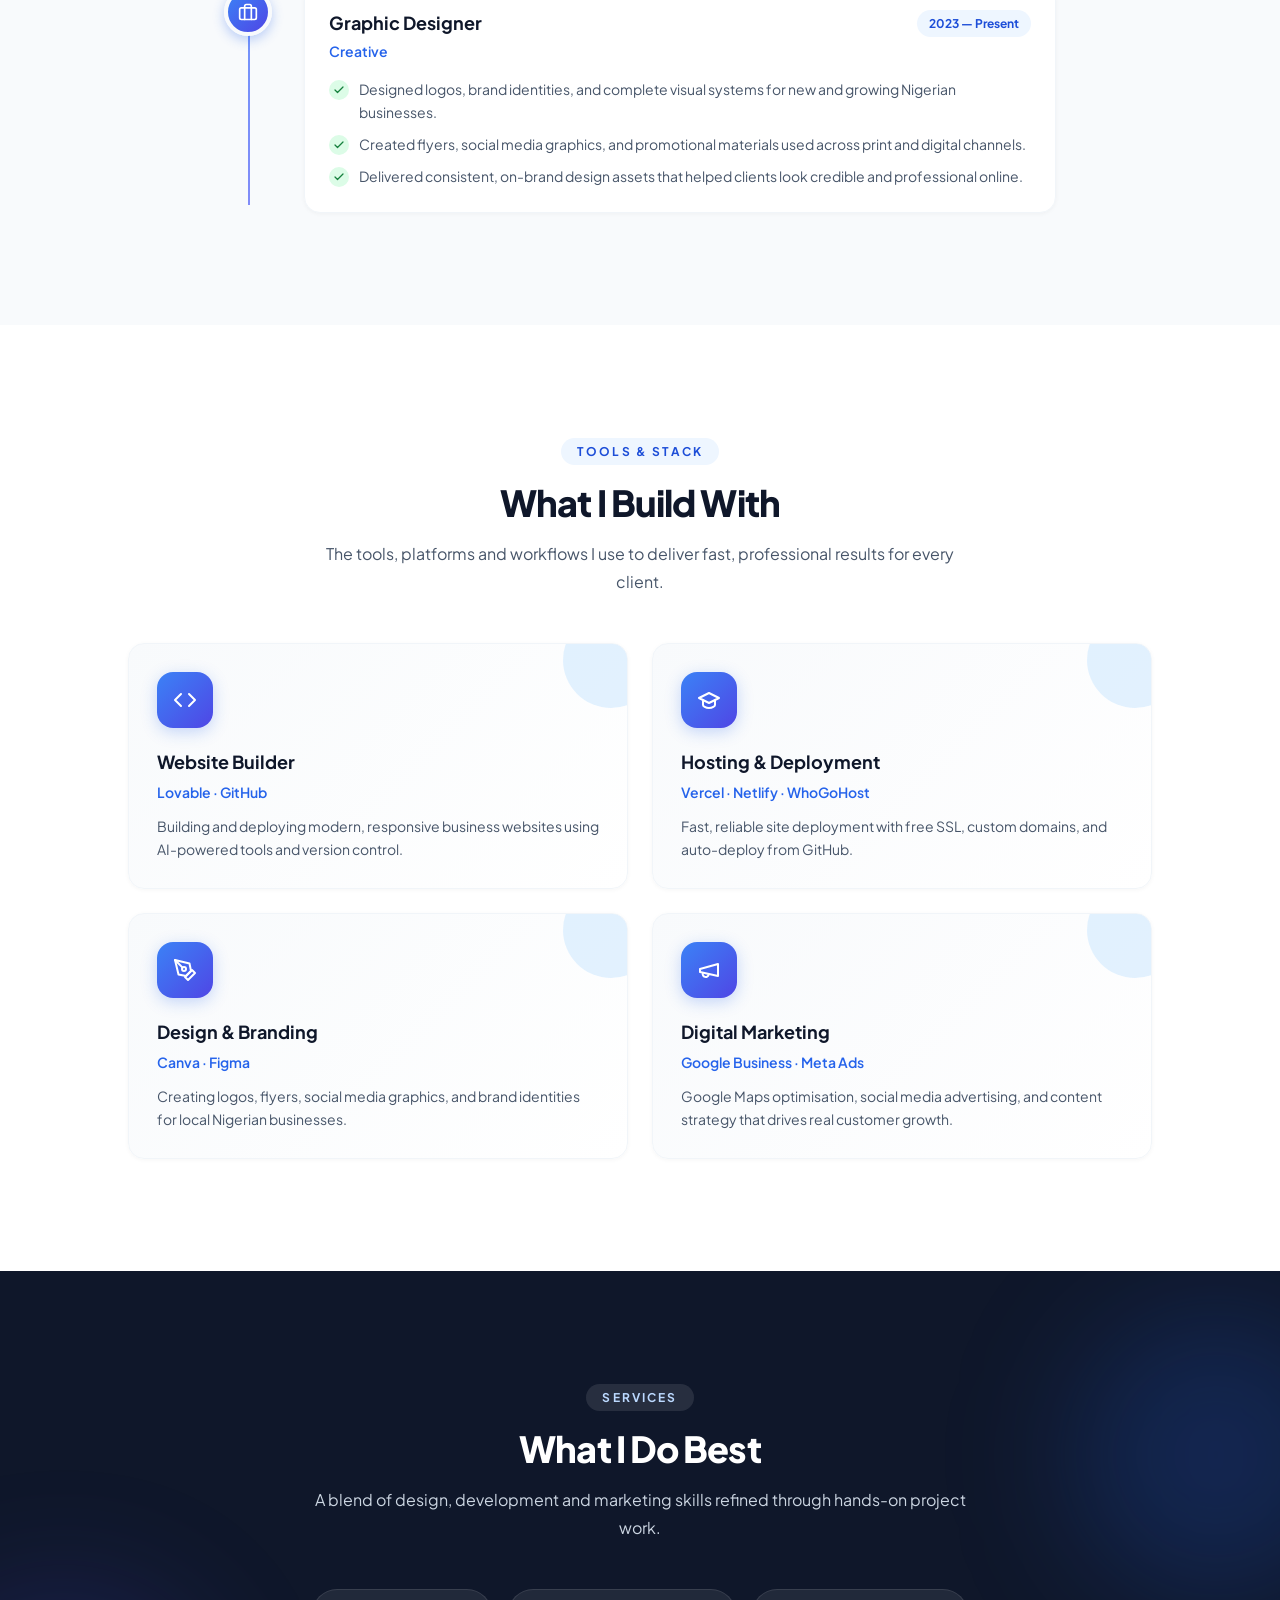
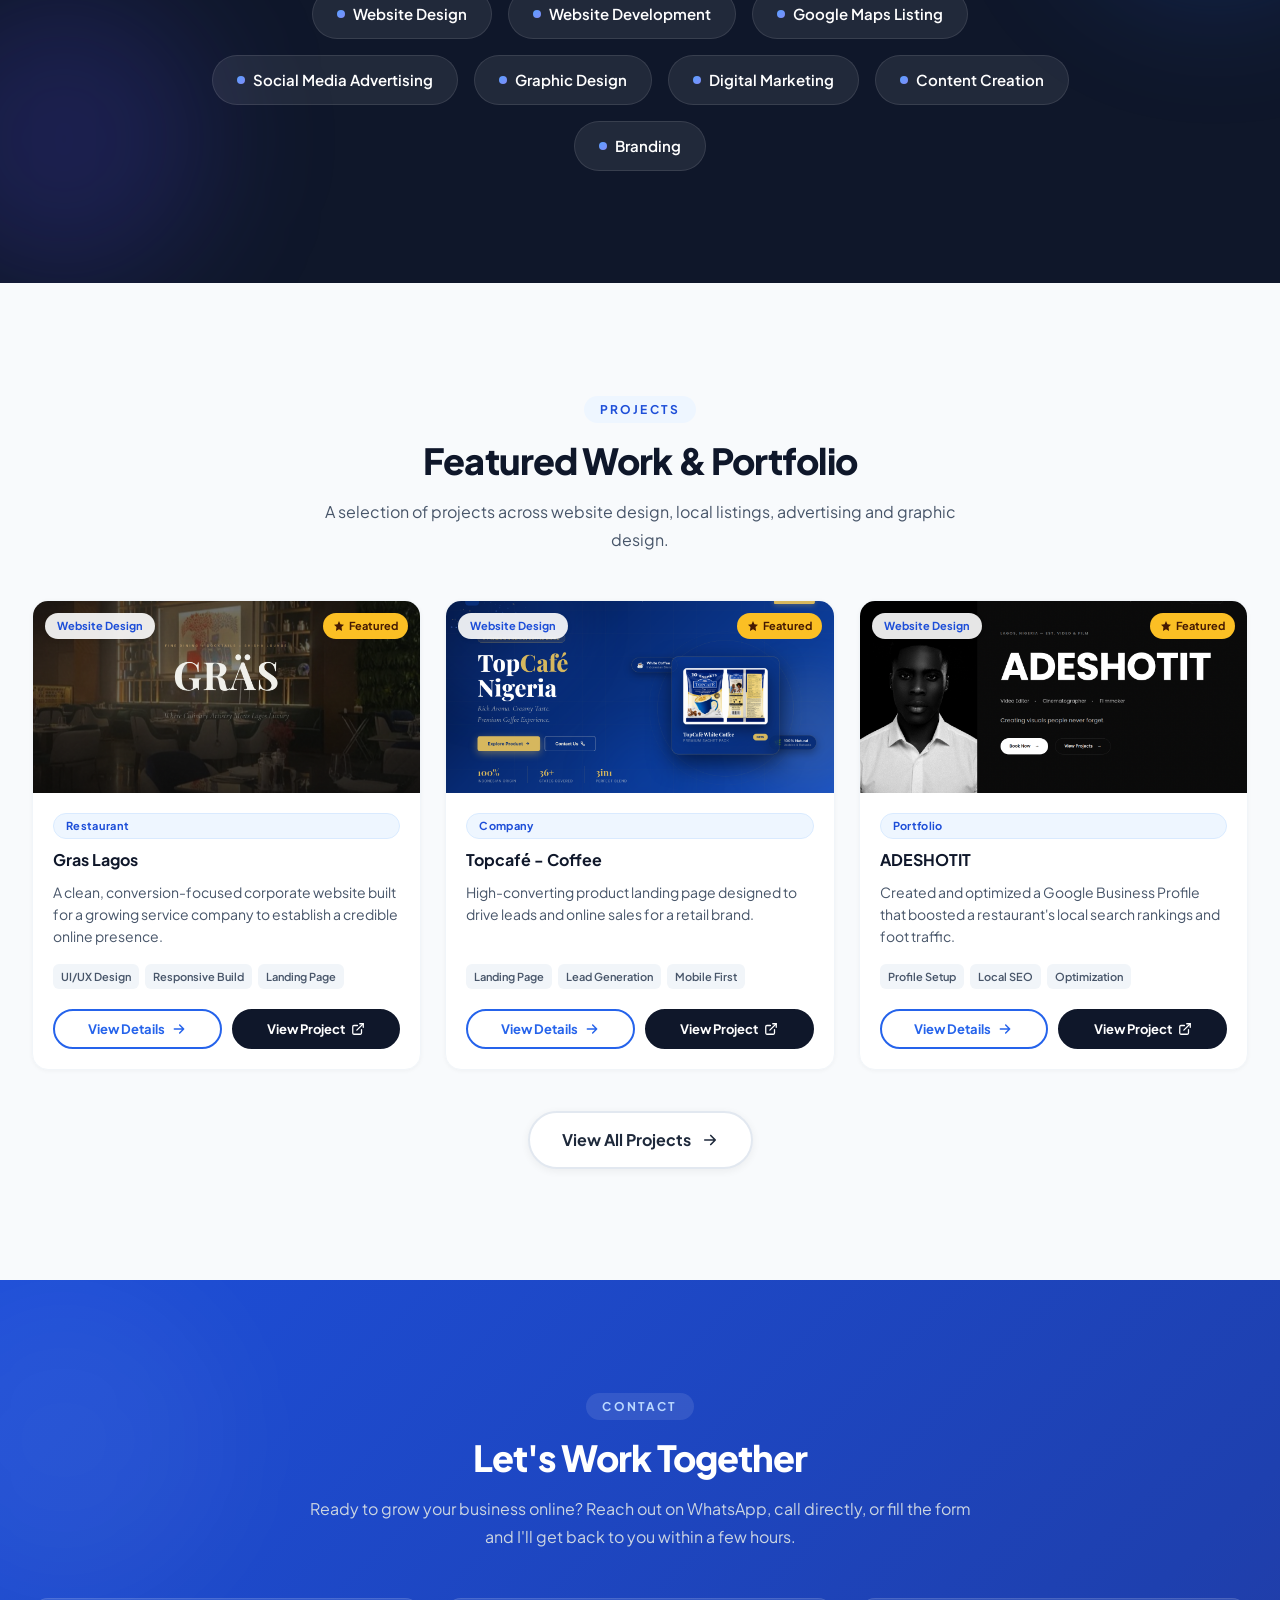
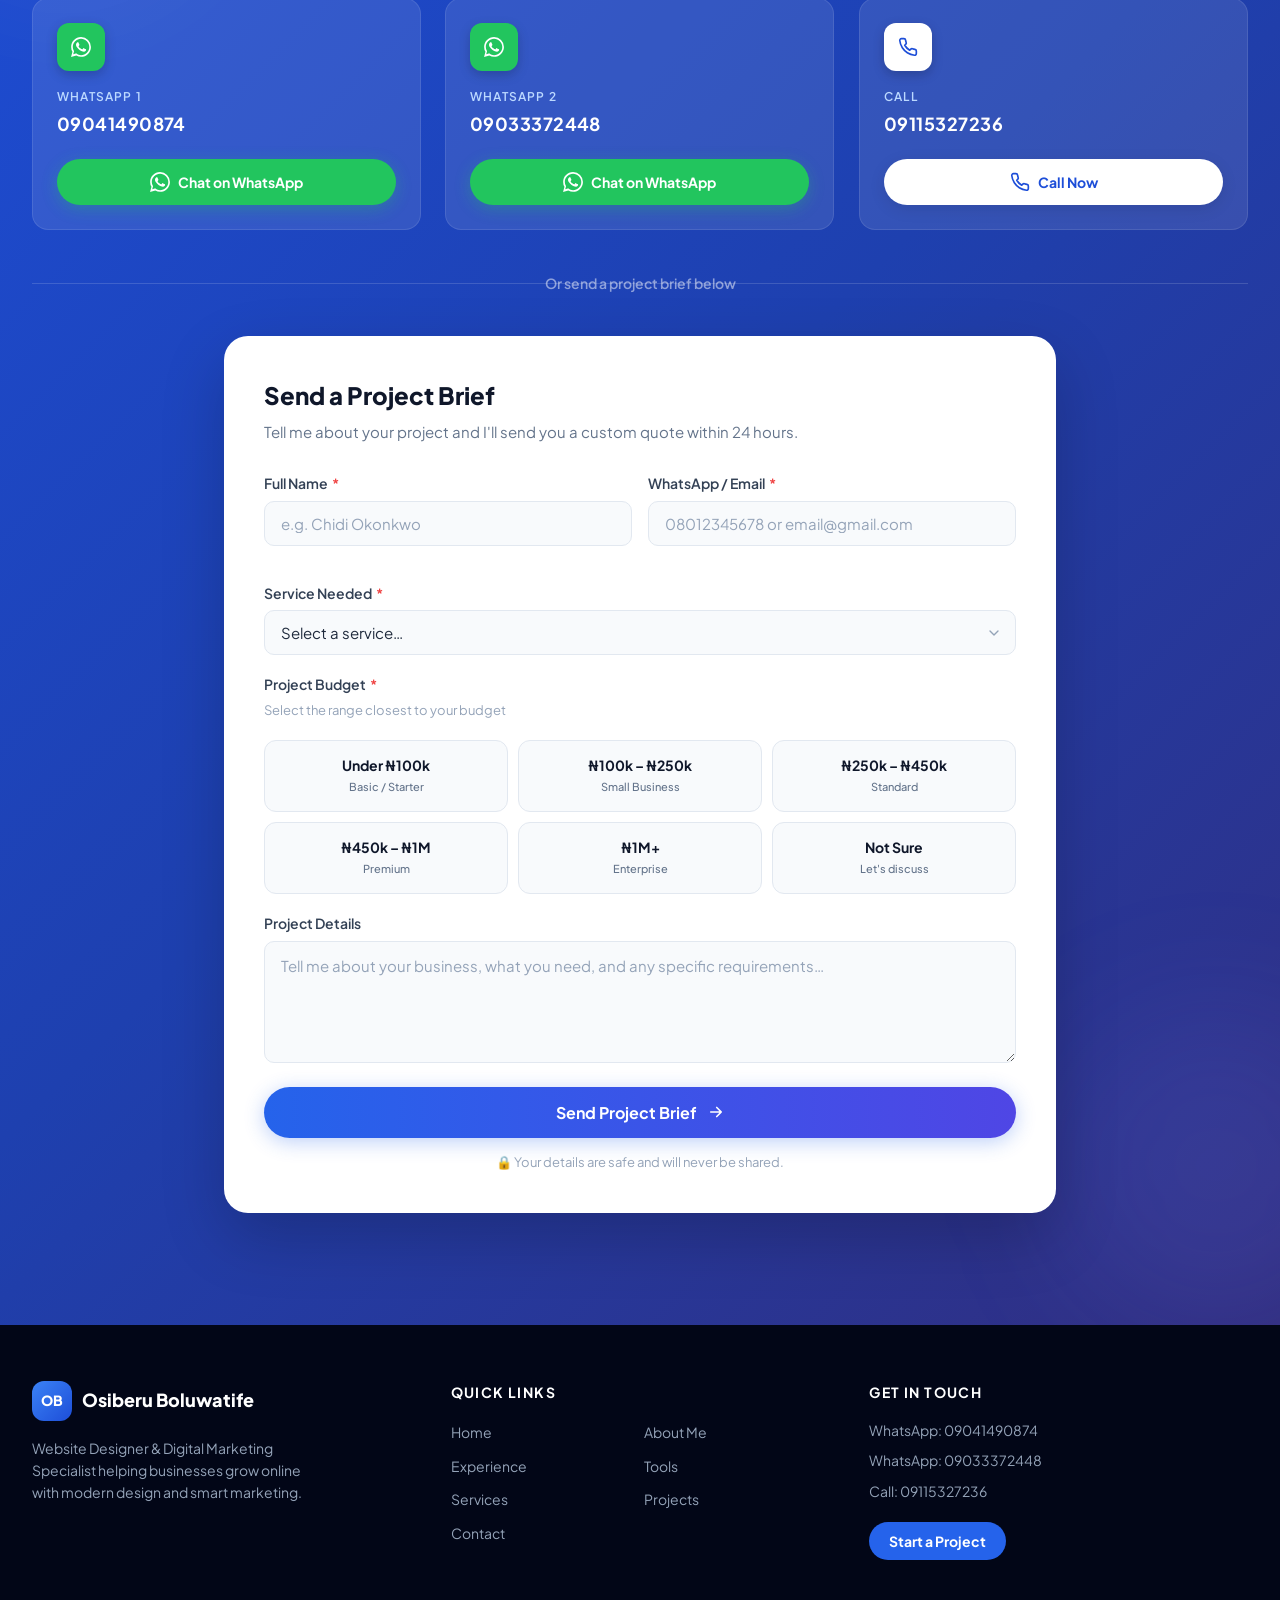
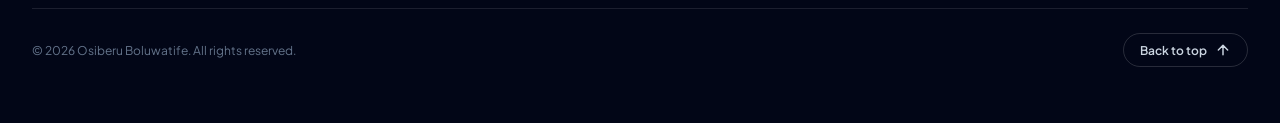
==== commit 3af83b2b: "Change CV link from download to view" ====
--- a/index.html
+++ b/index.html
@@ -177,10 +177,10 @@
   </button>
 
   <!-- ✅ ADD THIS NEW BUTTON -->
-  <a href="osiberu-boluwatife-cv.pdf"
-     download
+  <a href="osiberu-boluwatife-cv.html"
+     view
      class="btn-cv"
-     aria-label="Download CV">
+     aria-label="View CV">
     <svg width="16" height="16" viewBox="0 0 24 24" fill="none"
          stroke="currentColor" stroke-width="2.2"
          stroke-linecap="round" stroke-linejoin="round"
@@ -189,7 +189,7 @@
       <polyline points="7 10 12 15 17 10"/>
       <line x1="12" y1="15" x2="12" y2="3"/>
     </svg>
-    Download CV
+    View CV
   </a>
           </div>
 
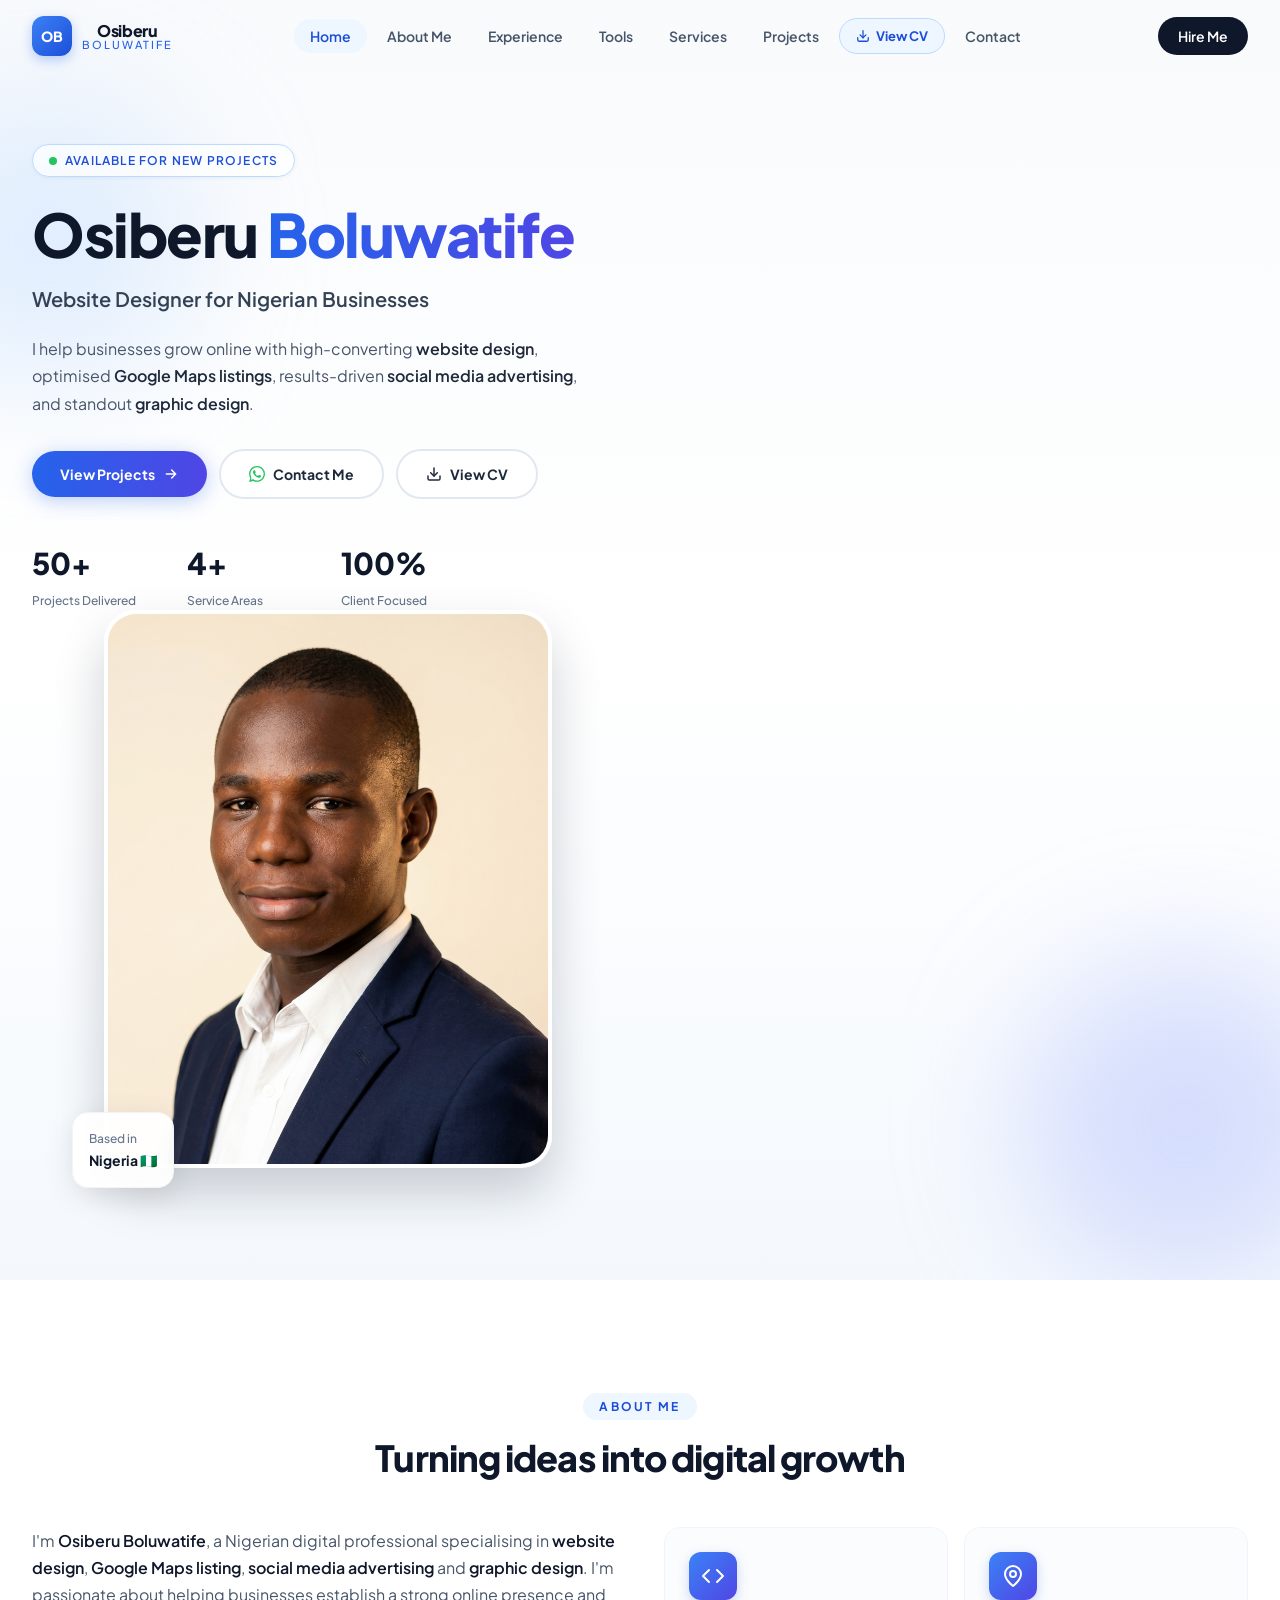
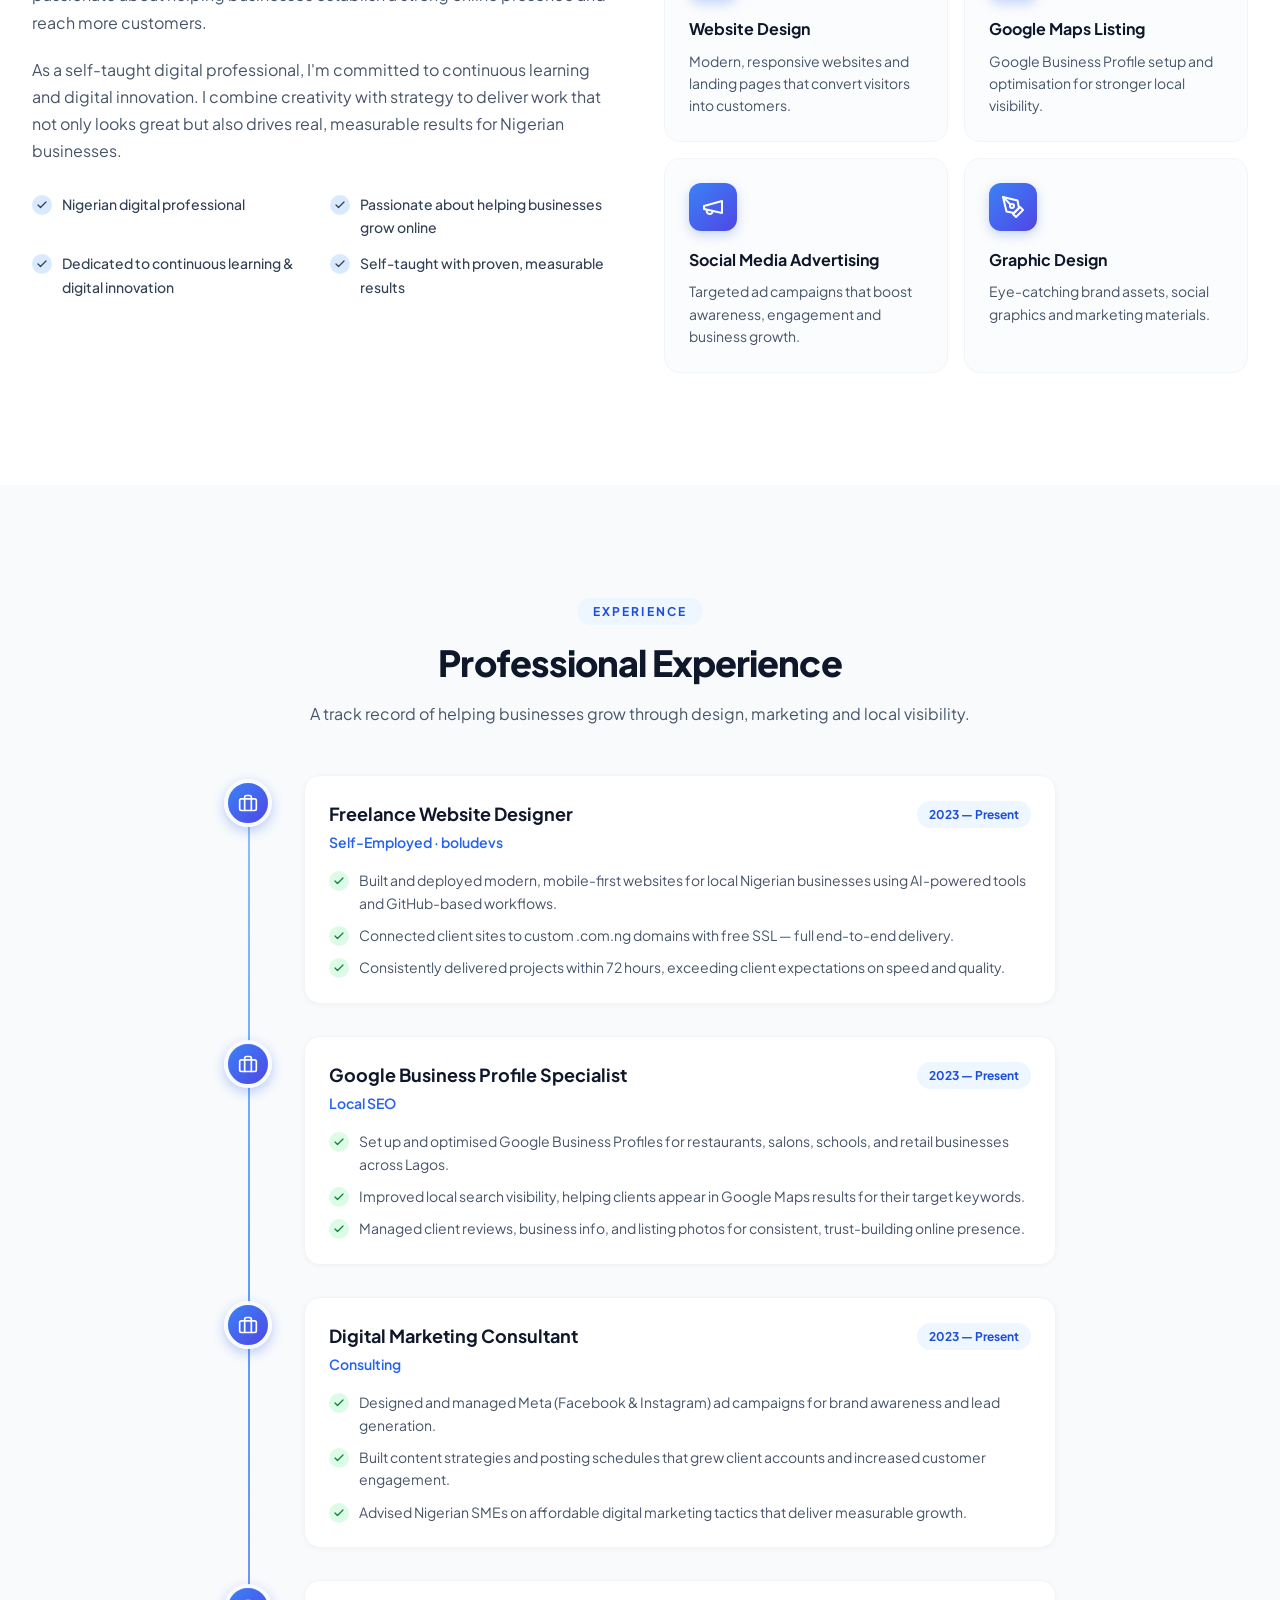
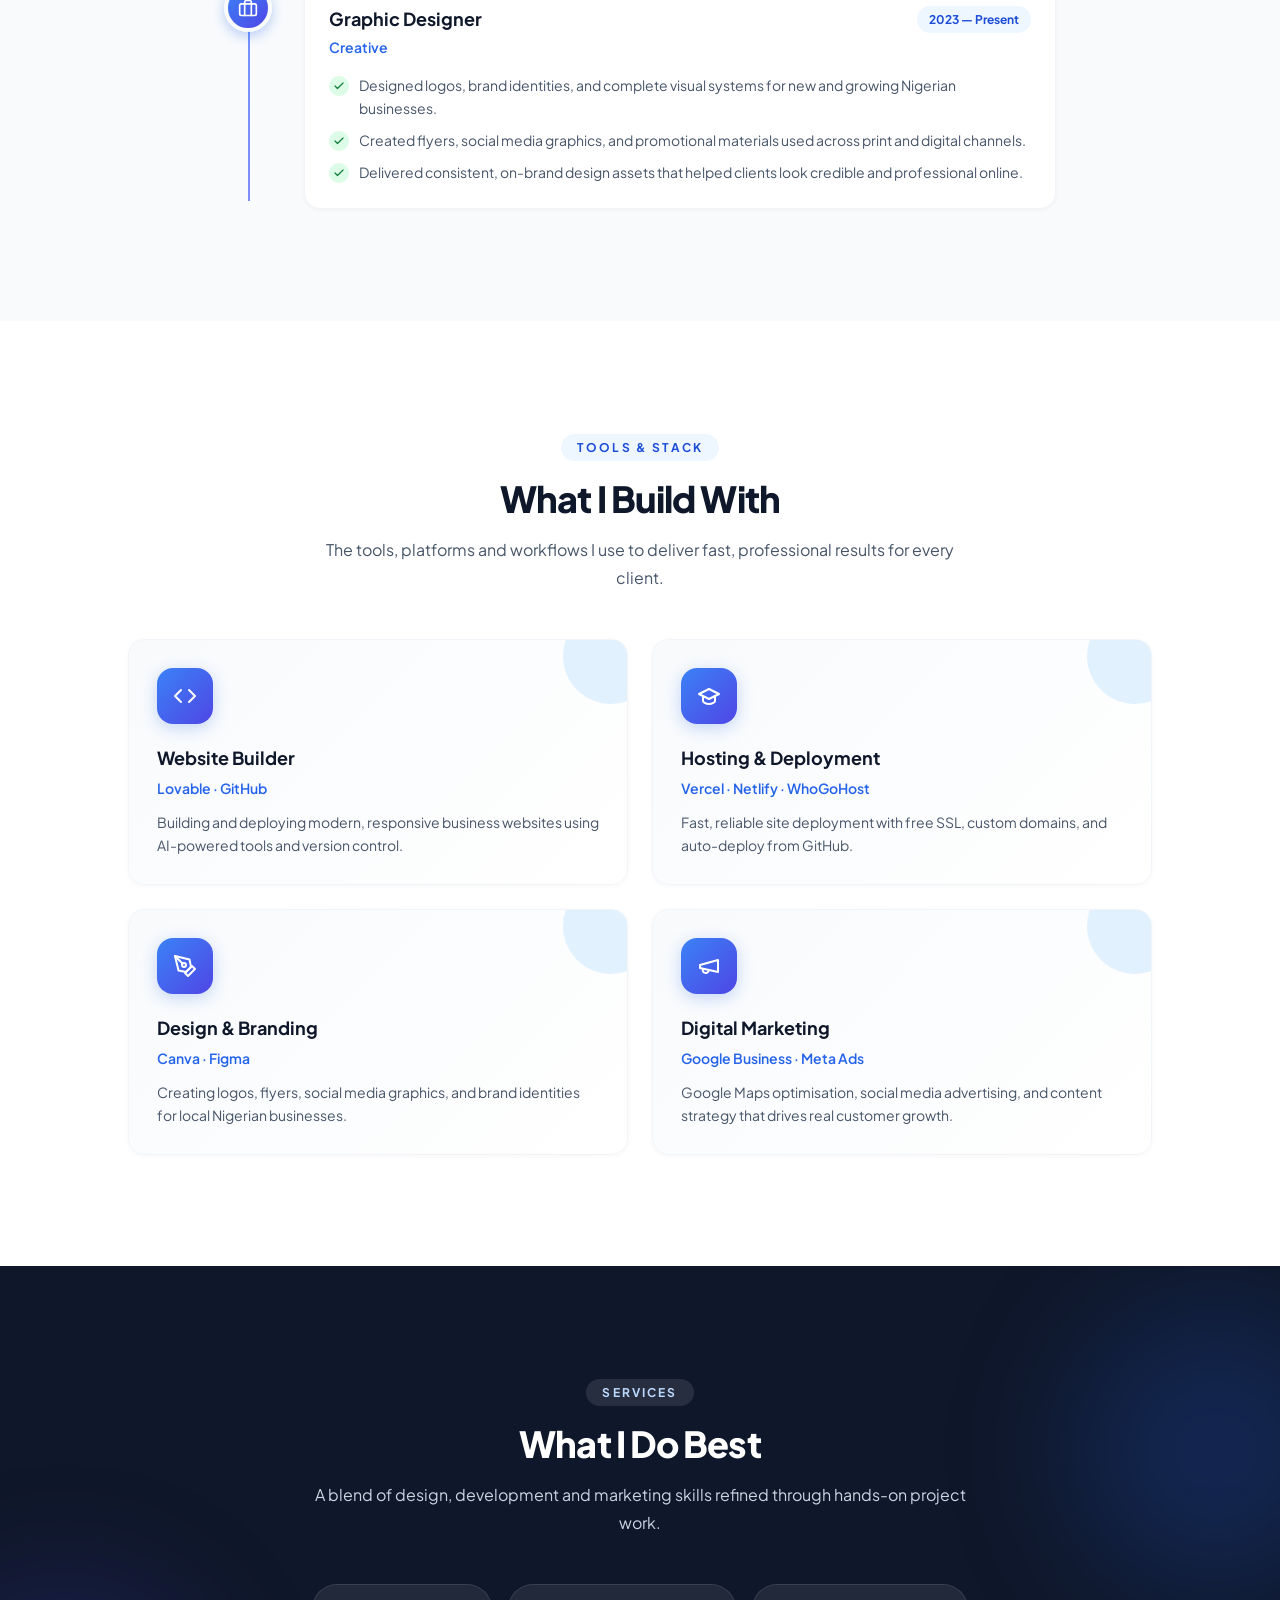
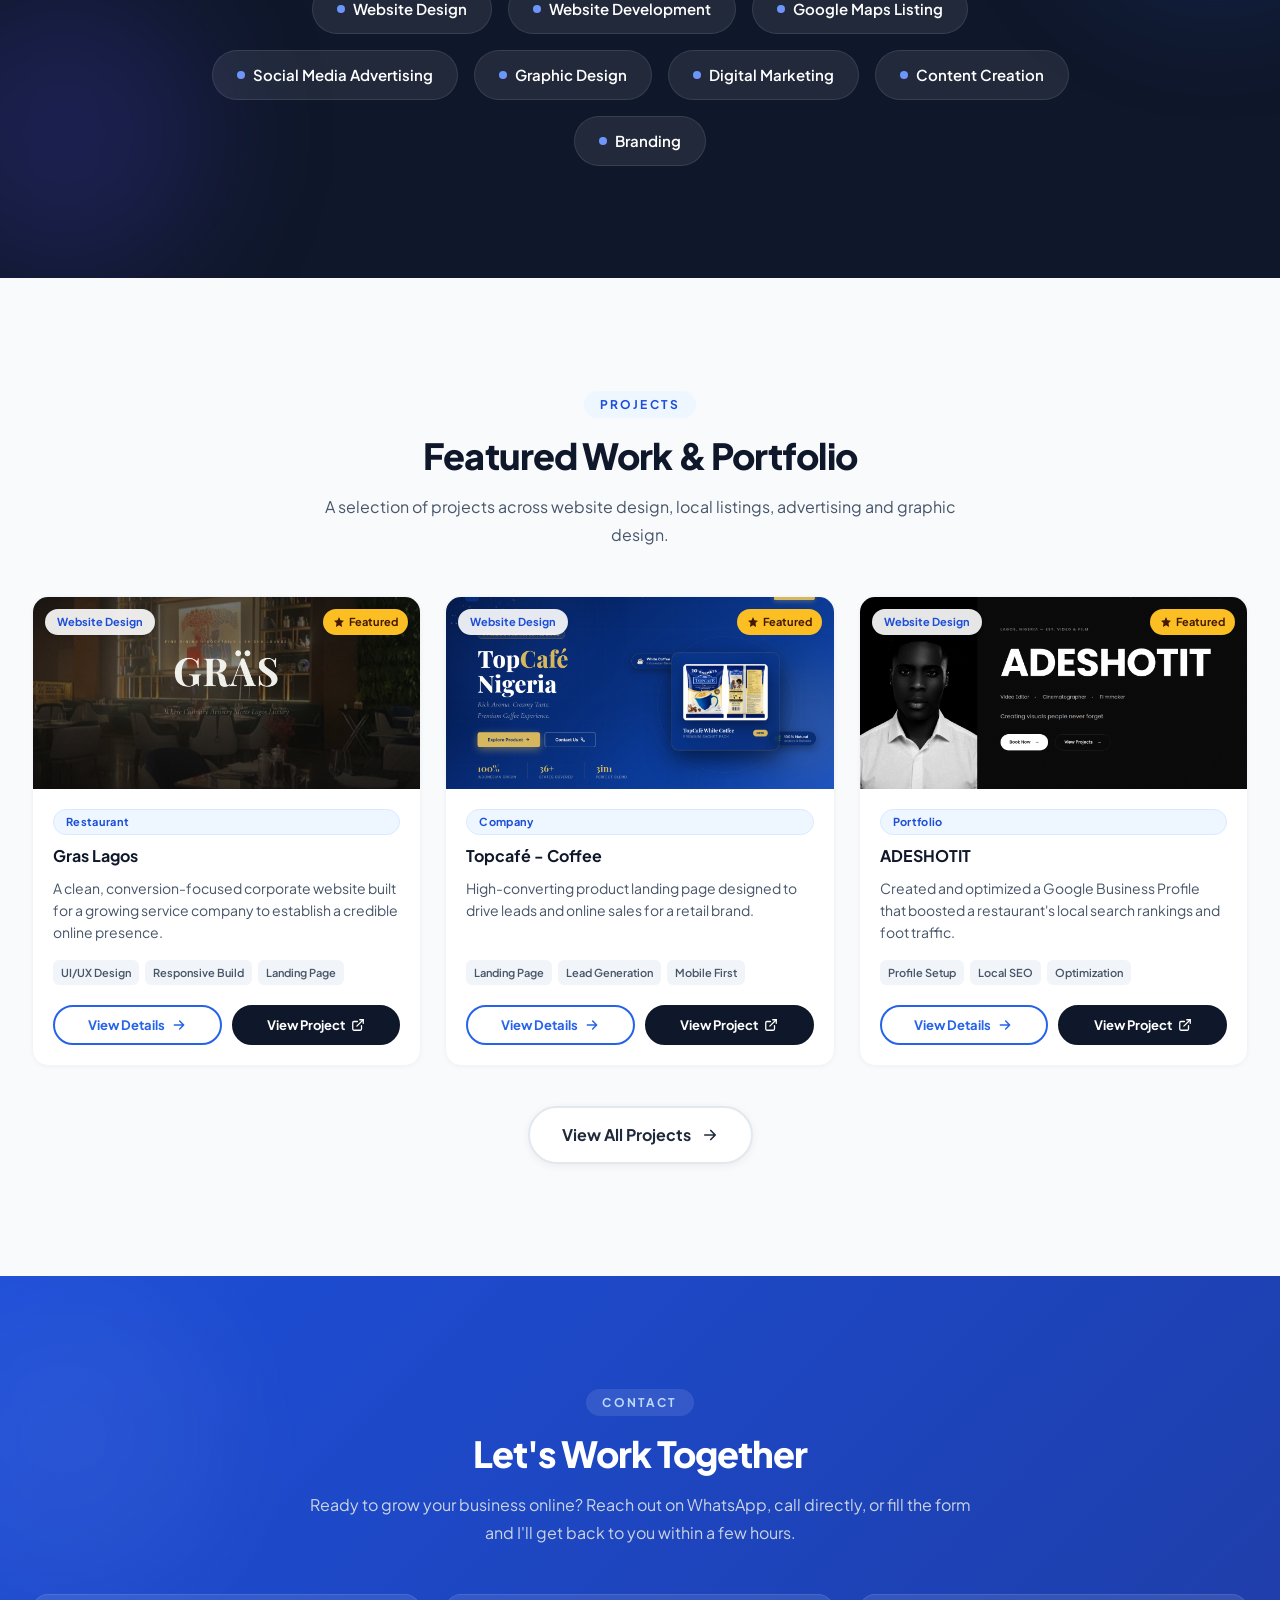
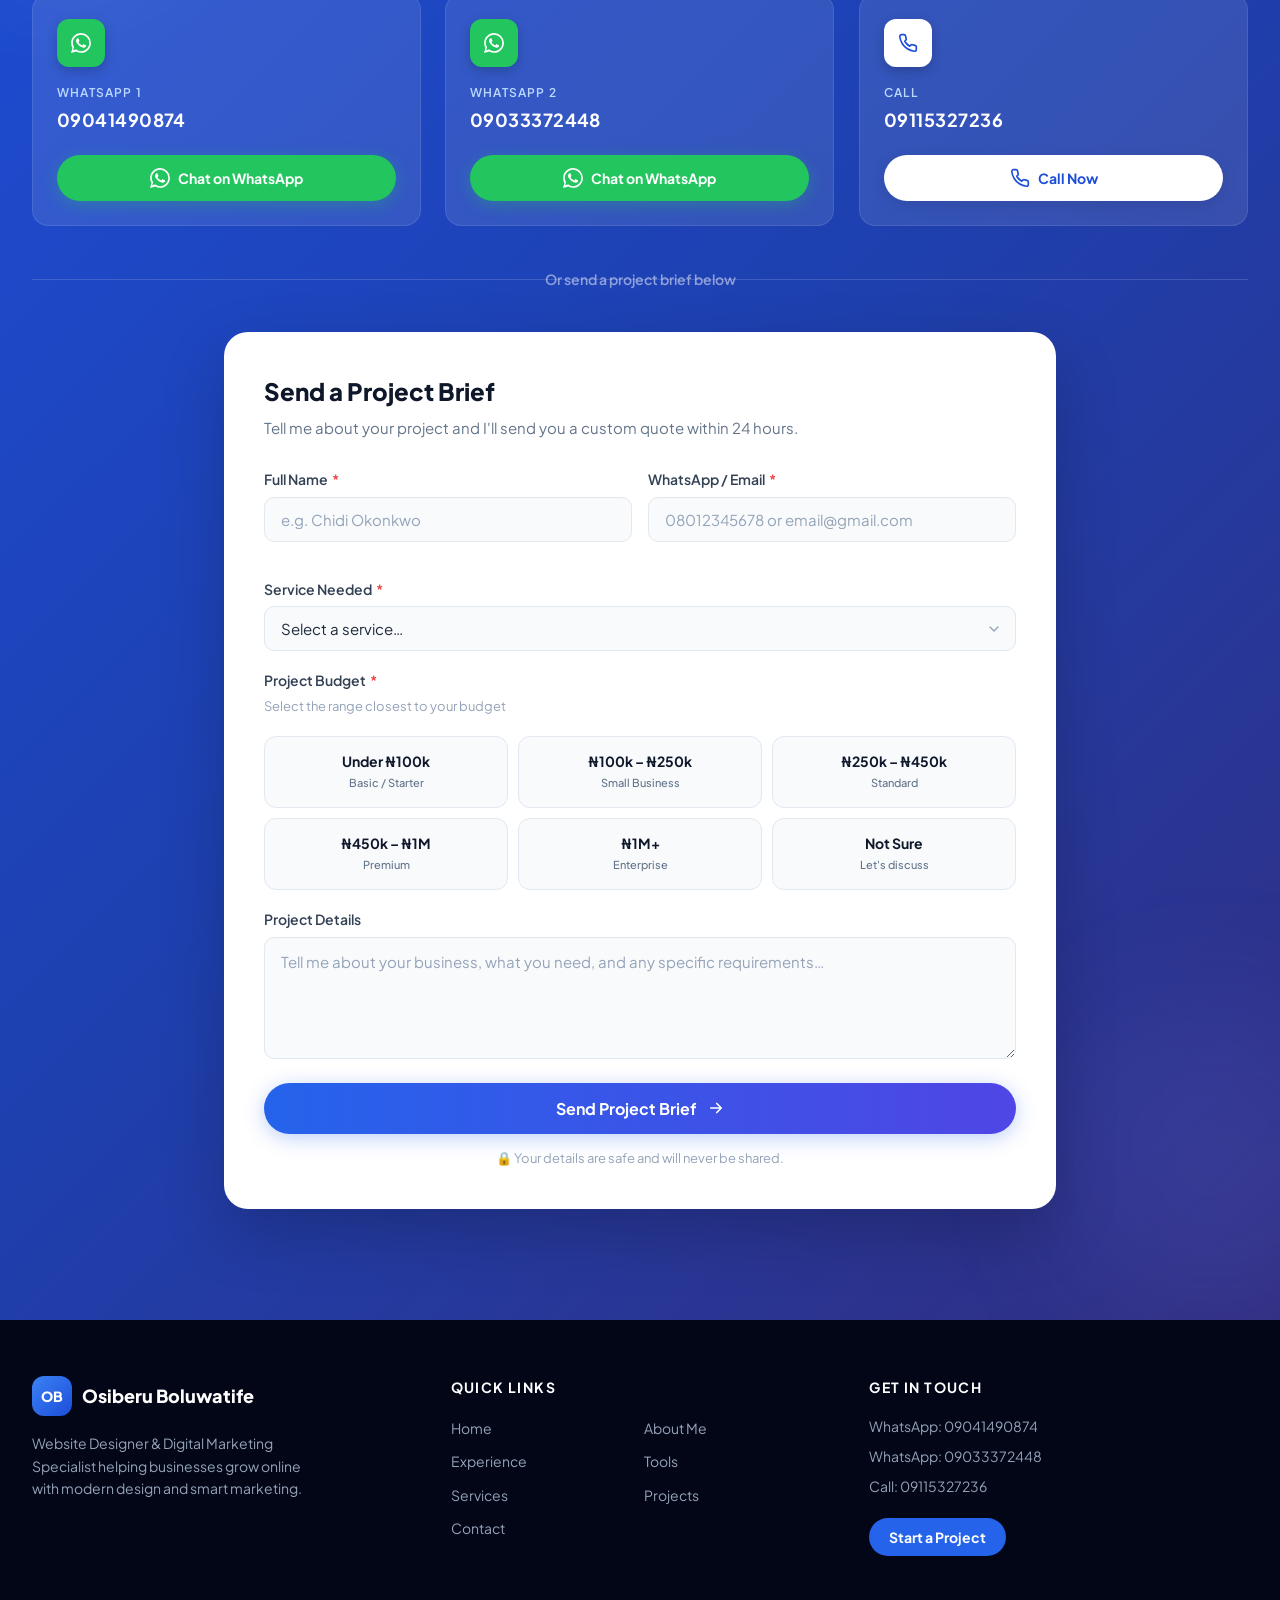
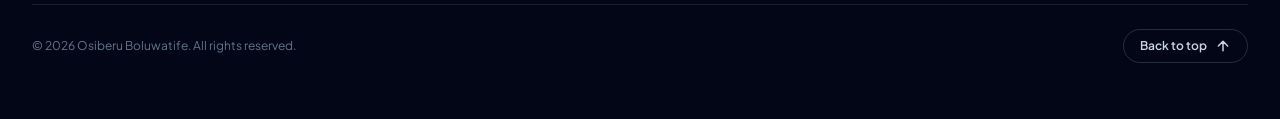
==== commit f89a0fe4: "Replace CV link with a button Replaced the CV link with a button styled as a secondary button that o" ====
--- a/index.html
+++ b/index.html
@@ -171,27 +171,19 @@
     View Projects
     <svg width="16" height="16" viewBox="0 0 24 24" fill="none" stroke="currentColor" stroke-width="2.2" stroke-linecap="round" stroke-linejoin="round" aria-hidden="true"><path d="M5 12h14M13 6l6 6-6 6"/></svg>
   </button>
+  
   <button class="btn-secondary" onclick="goTo('contact')">
     <svg width="16" height="16" viewBox="0 0 24 24" fill="#22c55e" aria-hidden="true"><path d="M.057 24l1.687-6.163a11.867 11.867 0 01-1.587-5.946C.16 5.335 5.495 0 12.05 0a11.82 11.82 0 018.413 3.488 11.82 11.82 0 013.48 8.414c-.003 6.557-5.338 11.892-11.893 11.892a11.9 11.9 0 01-5.688-1.448L.057 24zm6.597-3.807c1.676.995 3.276 1.591 5.392 1.592 5.448 0 9.886-4.434 9.889-9.885.002-5.462-4.415-9.89-9.881-9.892-5.452 0-9.887 4.434-9.889 9.884a9.82 9.82 0 001.516 5.26l-.999 3.648 3.972-1.207zm11.387-5.464c-.074-.124-.272-.198-.57-.347-.297-.149-1.758-.868-2.031-.967-.272-.099-.47-.149-.669.149-.198.297-.768.967-.941 1.165-.173.198-.347.223-.644.074-.297-.149-1.255-.462-2.39-1.475-.883-.788-1.48-1.761-1.653-2.059-.173-.297-.018-.458.13-.606.134-.133.298-.347.446-.521.151-.172.2-.296.3-.495.099-.198.05-.372-.025-.521-.075-.148-.669-1.611-.916-2.206-.242-.579-.487-.501-.669-.51l-.57-.01c-.198 0-.52.074-.792.372s-1.04 1.016-1.04 2.479 1.065 2.876 1.213 3.074c.149.198 2.095 3.2 5.076 4.487.709.306 1.263.489 1.694.626.712.226 1.36.194 1.872.118.571-.085 1.758-.719 2.006-1.413.248-.695.248-1.29.173-1.414z"/></svg>
     Contact Me
   </button>
 
-  <!-- ✅ ADD THIS NEW BUTTON -->
-  <a href="osiberu-boluwatife-cv.html"
-     view
-     class="btn-cv"
-     aria-label="View CV">
-    <svg width="16" height="16" viewBox="0 0 24 24" fill="none"
-         stroke="currentColor" stroke-width="2.2"
-         stroke-linecap="round" stroke-linejoin="round"
-         aria-hidden="true">
-      <path d="M21 15v4a2 2 0 0 1-2 2H5a2 2 0 0 1-2-2v-4"/>
-      <polyline points="7 10 12 15 17 10"/>
-      <line x1="12" y1="15" x2="12" y2="3"/>
-    </svg>
+  <!-- ✅ FIXED CV BUTTON (Styled natively as a secondary button layout) -->
+  <button class="btn-secondary" onclick="window.open('osiberu-boluwatife-cv.html', '_blank')">
+    <svg width="16" height="16" viewBox="0 0 24 24" fill="none" stroke="currentColor" stroke-width="2.2" stroke-linecap="round" stroke-linejoin="round" aria-hidden="true"><path d="M21 15v4a2 2 0 0 1-2 2H5a2 2 0 0 1-2-2v-4"/><polyline points="7 10 12 15 17 10"/><line x1="12" y1="15" x2="12" y2="3"/></svg>
     View CV
-  </a>
-          </div>
+  </button>
+          </div>
+          
 
           <dl class="hero-stats">
            <div class="hero-stat">
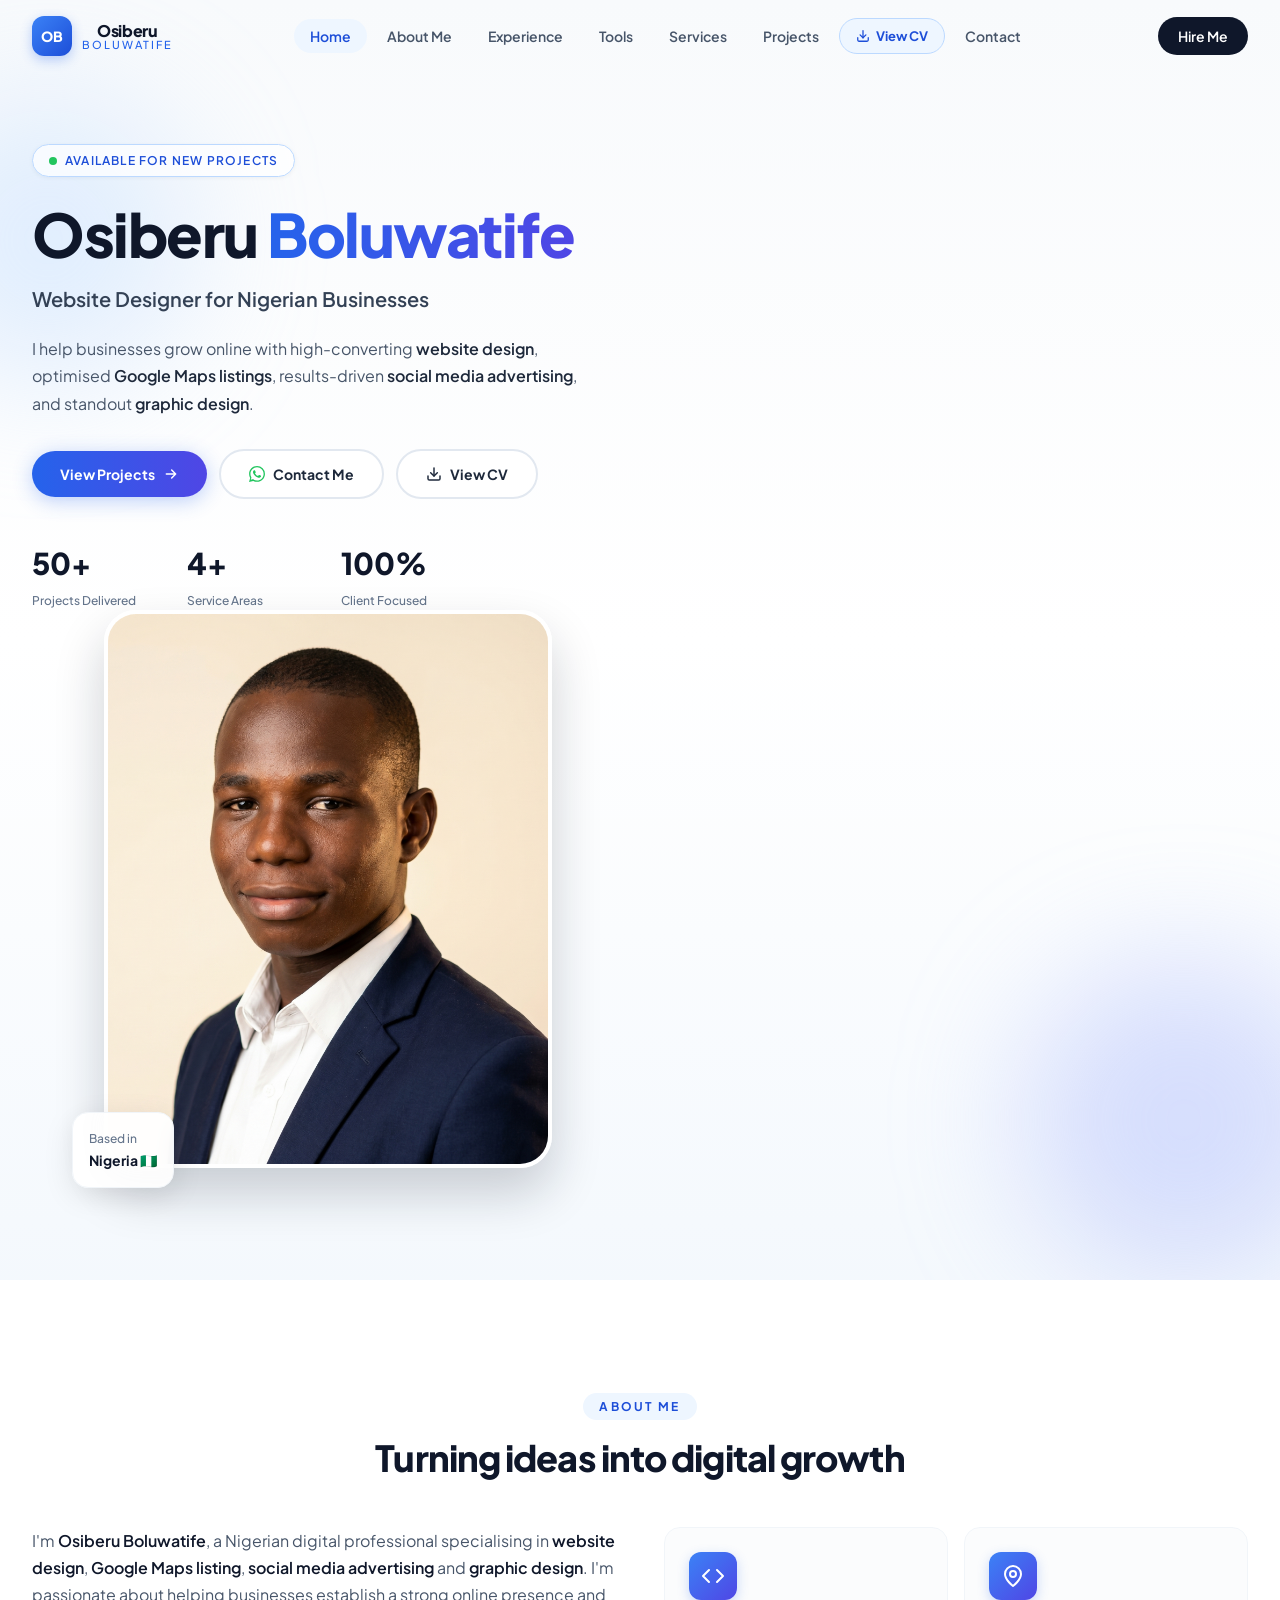
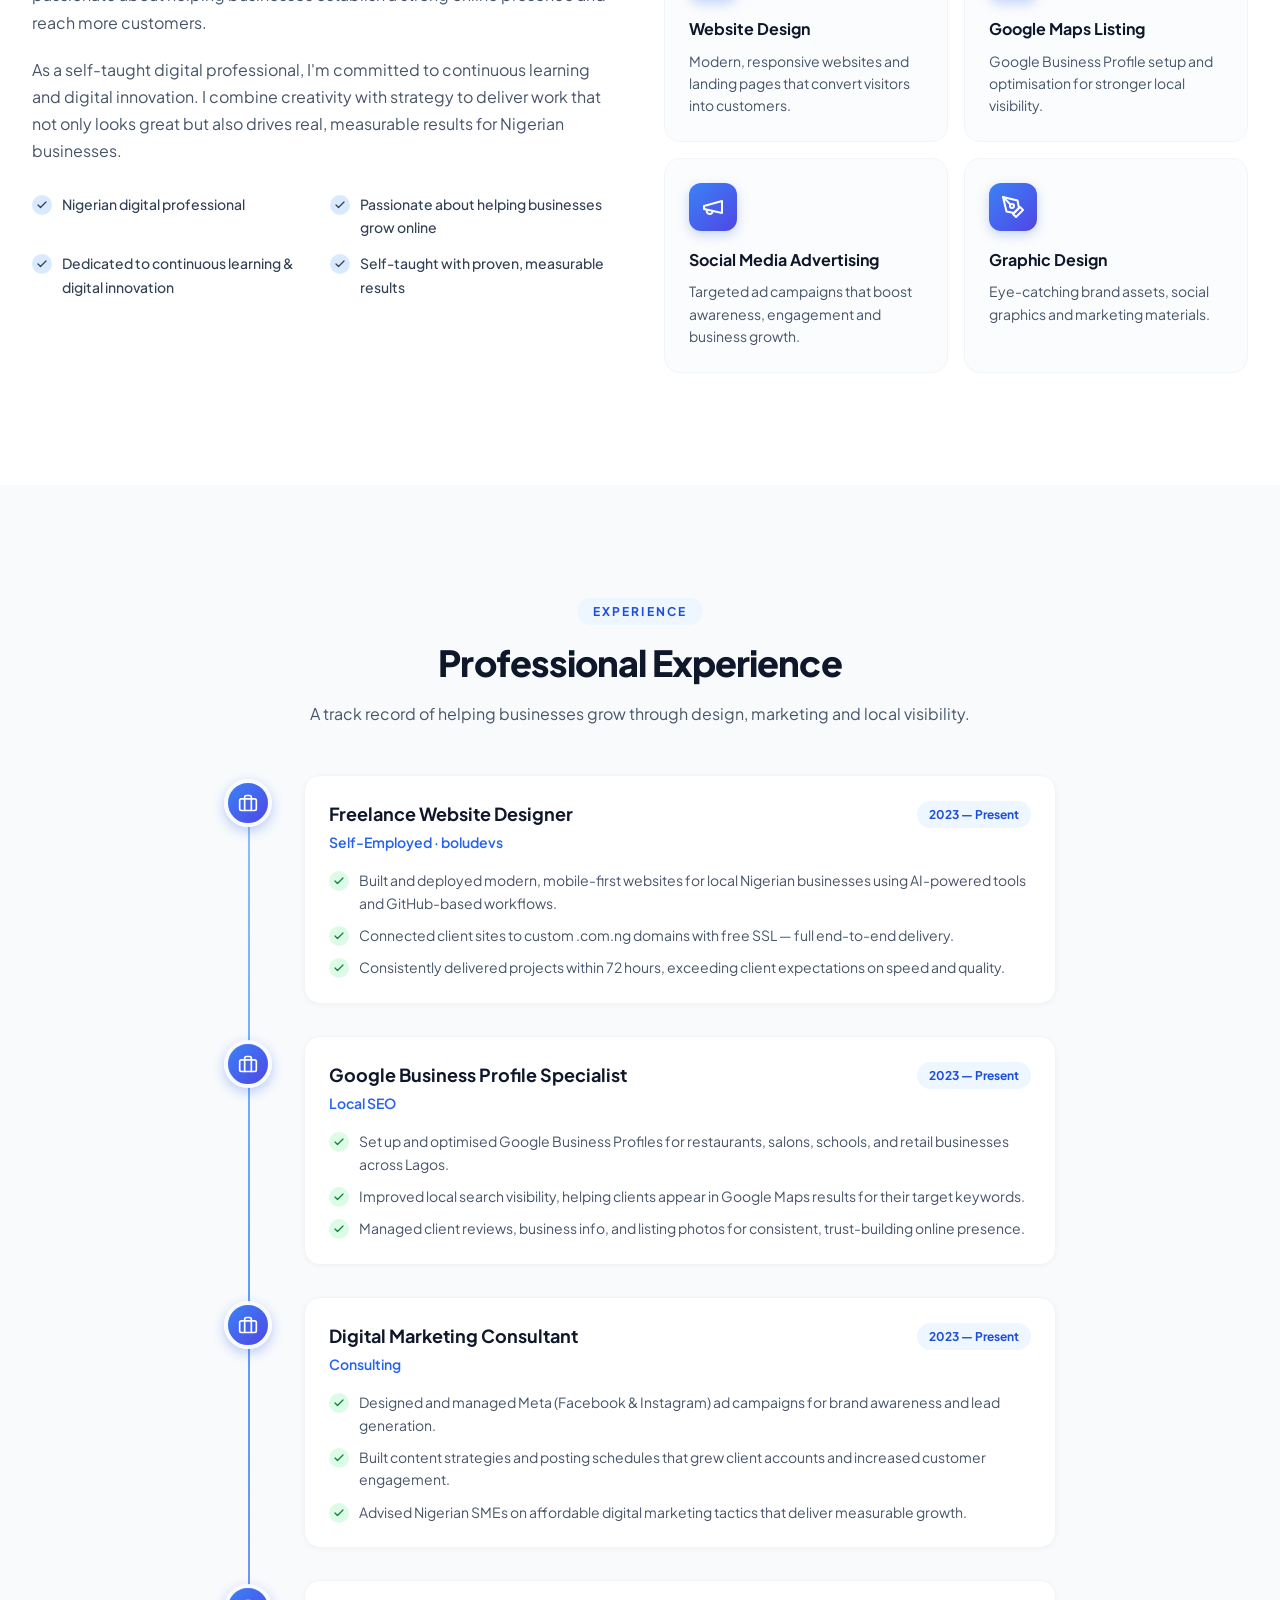
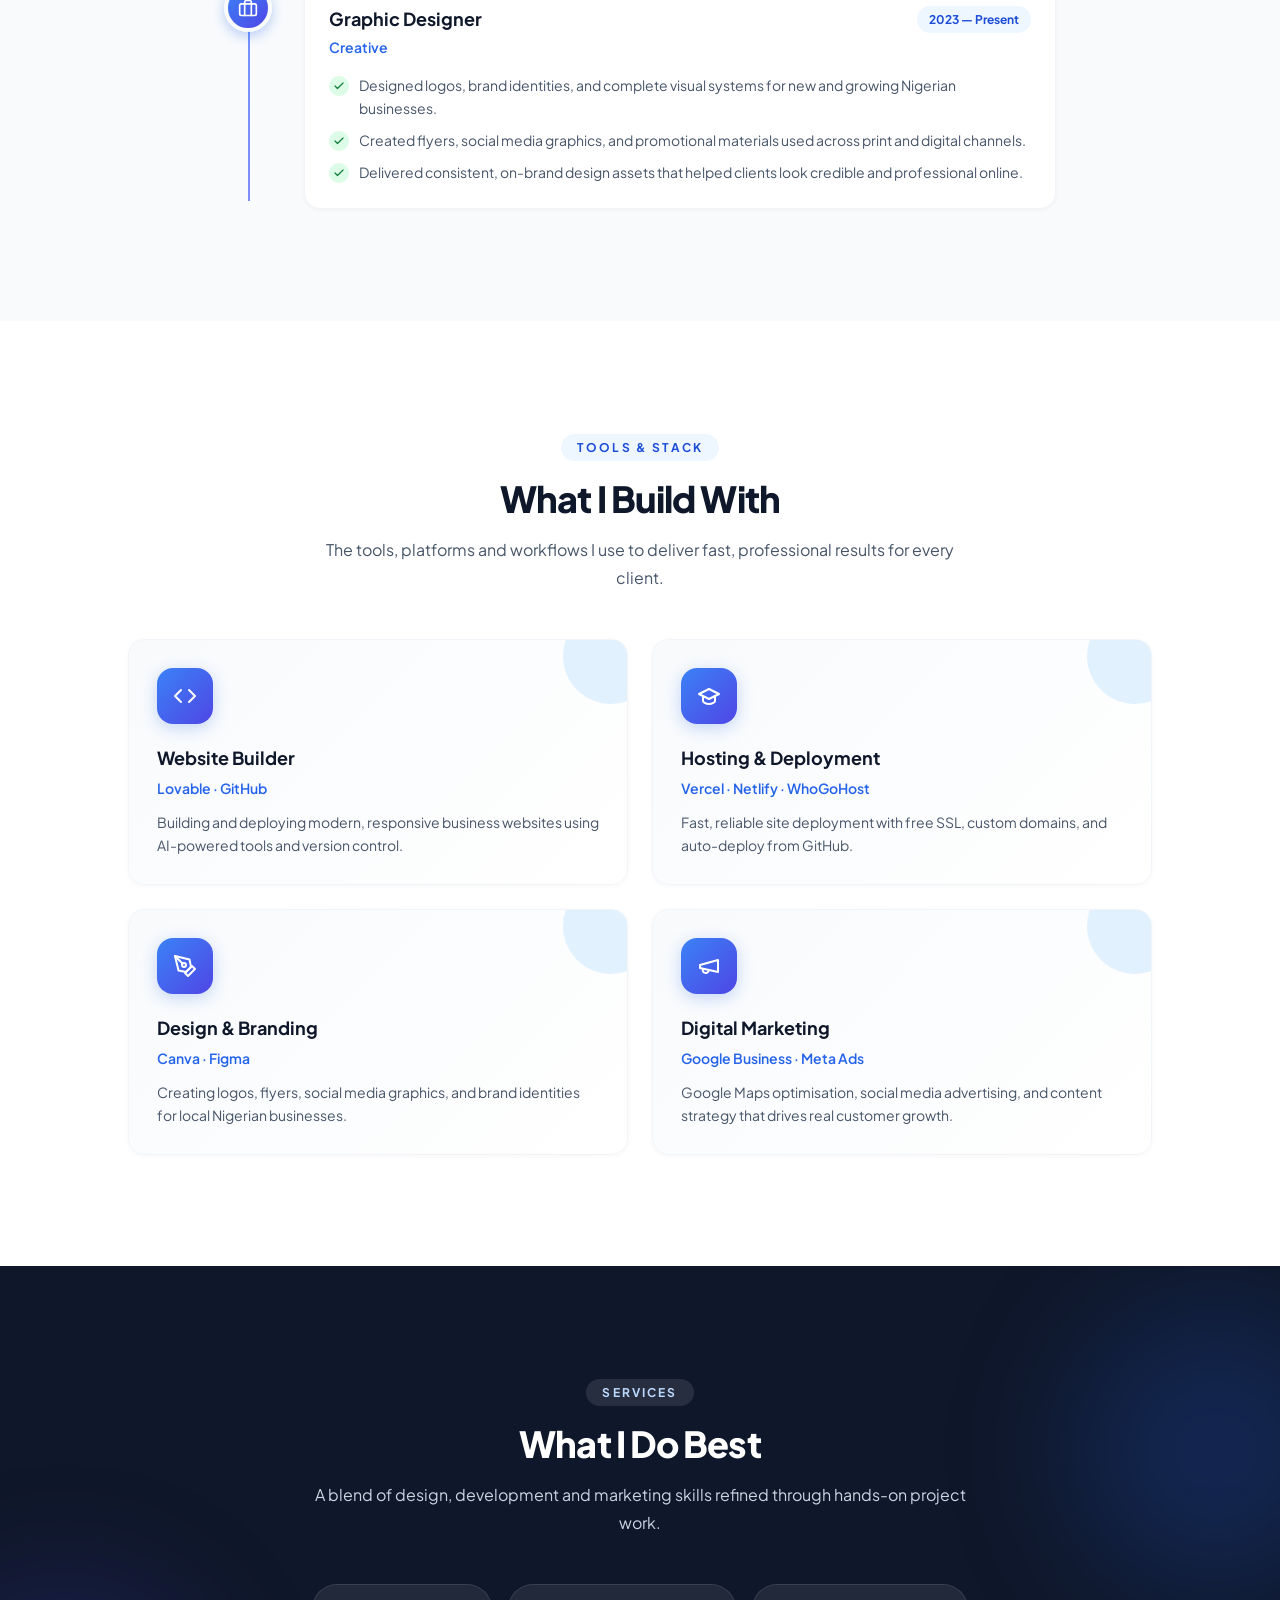
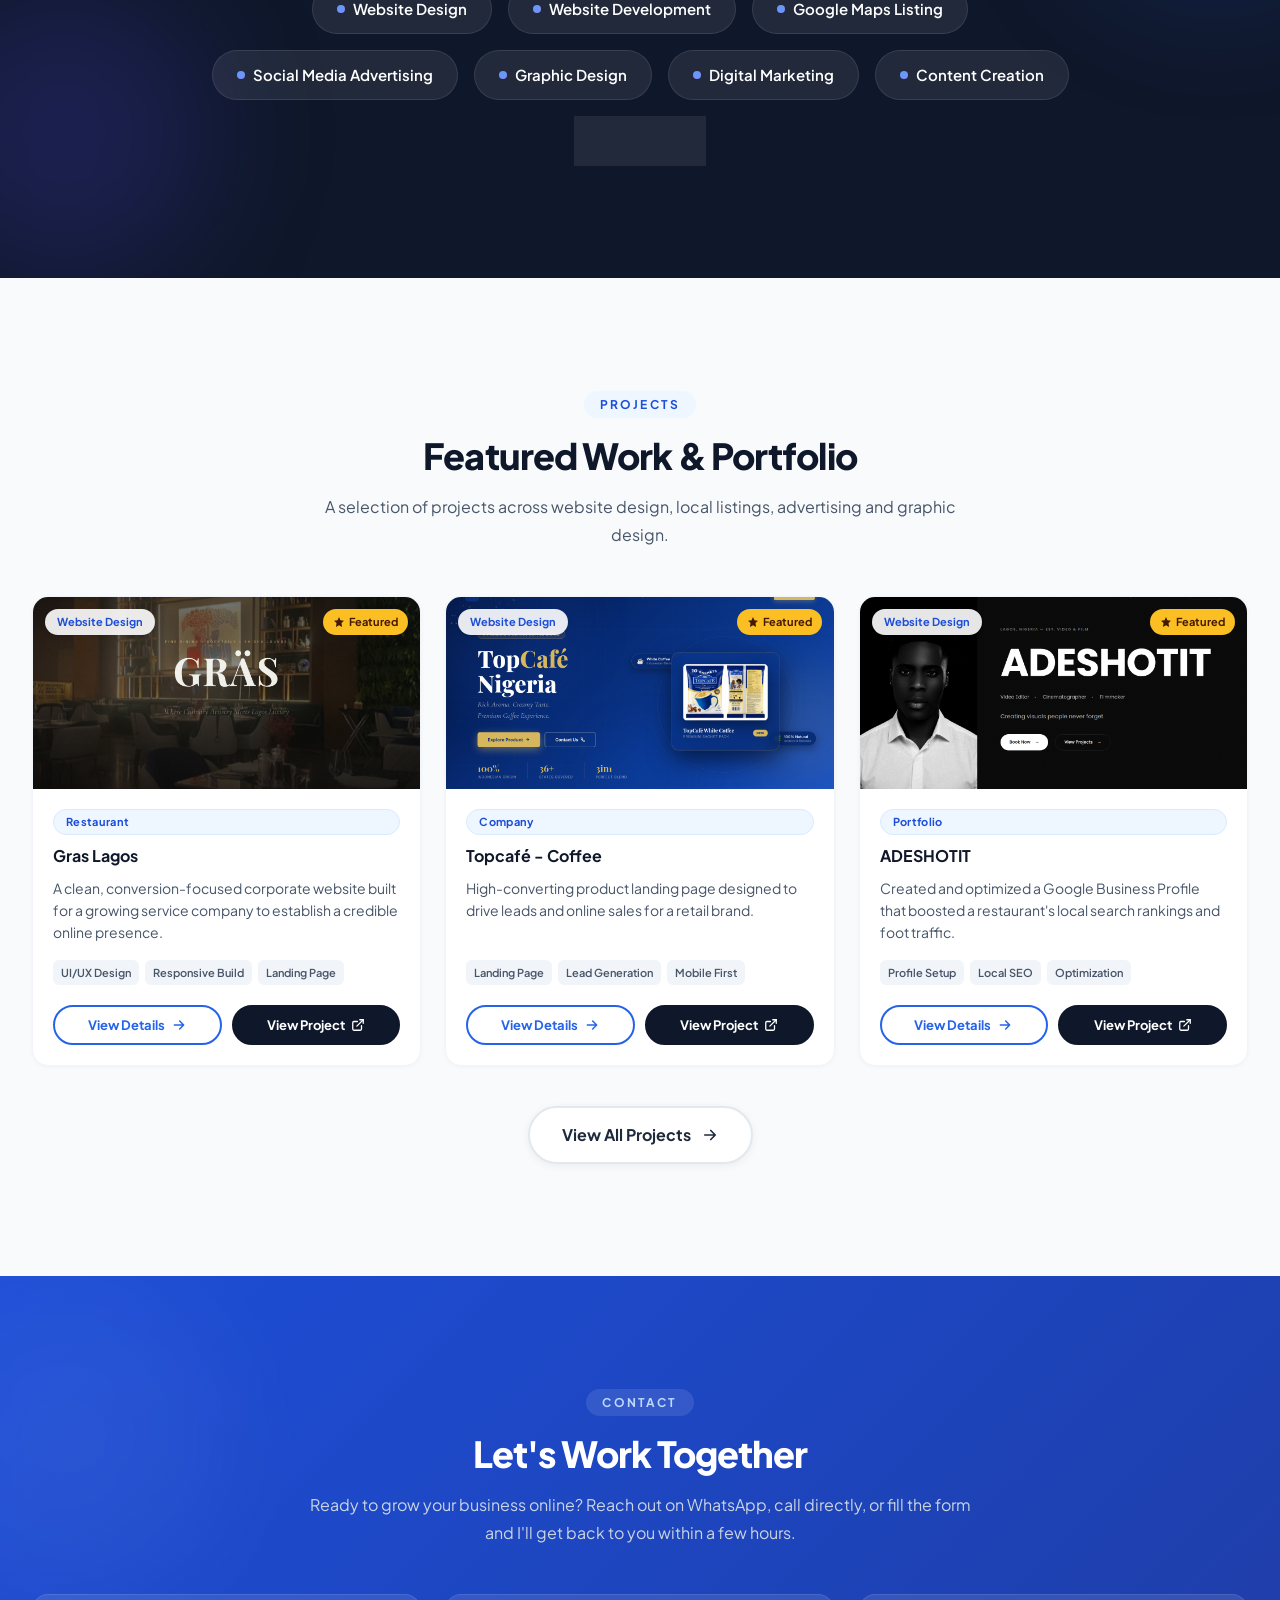
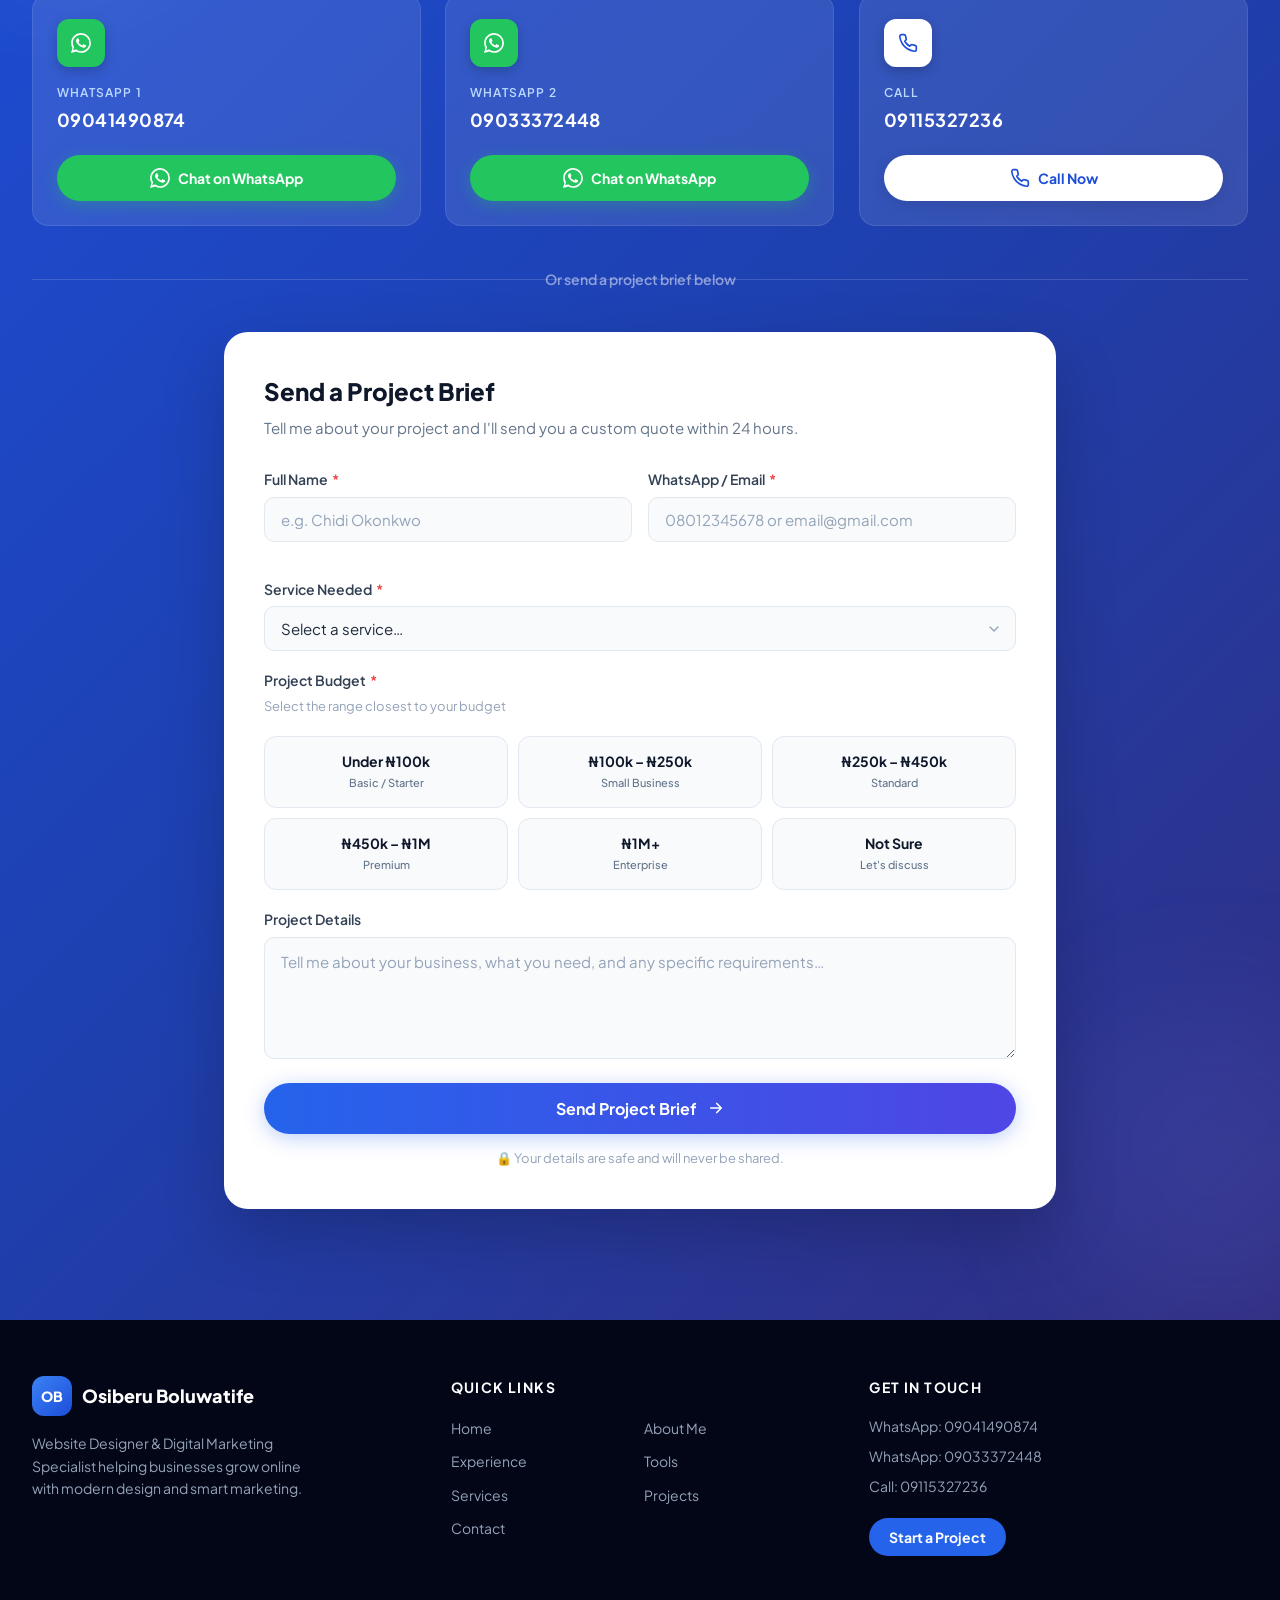
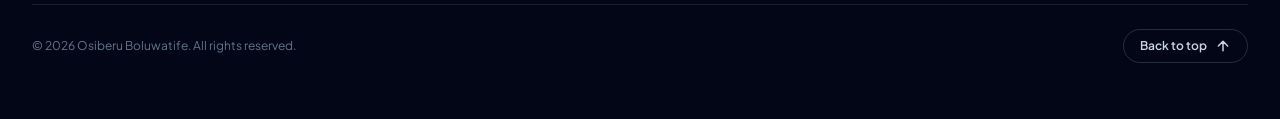
==== commit 25185d3c: "Remove 'reveal' class from hero-portrait div" ====
--- a/index.html
+++ b/index.html
@@ -201,7 +201,7 @@
         </dl>
 
         <!-- Portrait -->
-        <div class="hero-portrait reveal">
+        <div class="hero-portrait">
           <div class="hero-portrait-img">
             <img
               src="images/images.jpeg"
--- a/style.css
+++ b/style.css
@@ -444,8 +444,12 @@
   border: 4px solid var(--white);
   box-shadow: 0 25px 50px rgba(15,23,42,.2);
 }
-.hero-portrait-img img { aspect-ratio: 4/5; width: 100%; object-fit: cover; }
-
+.hero-portrait-img img {
+  aspect-ratio: 4/5;
+  width: 100%;
+  object-fit: cover;
+  object-position: center 15%;
+}
 .hero-location-card {
   position: absolute; bottom: -1.25rem; left: -1.25rem;
   background: rgba(255,255,255,.95); border: 1px solid var(--slate-100);
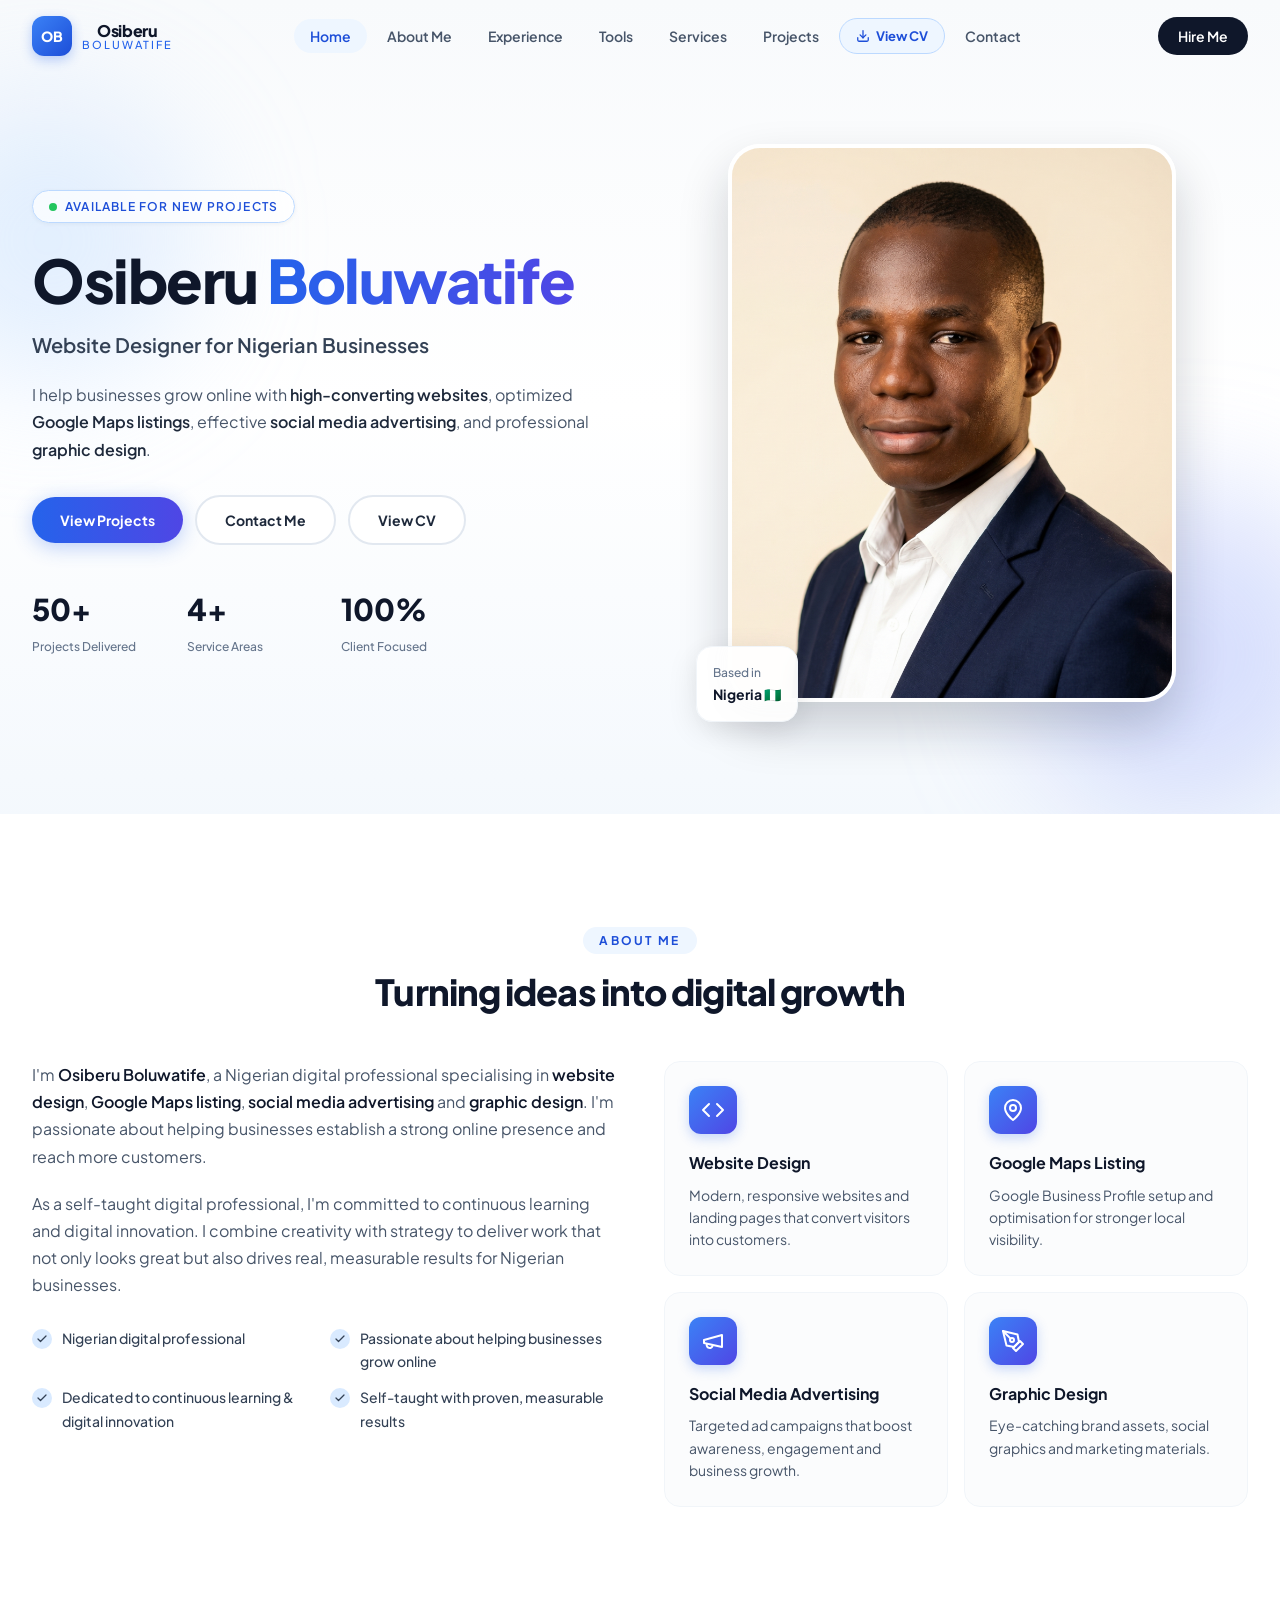
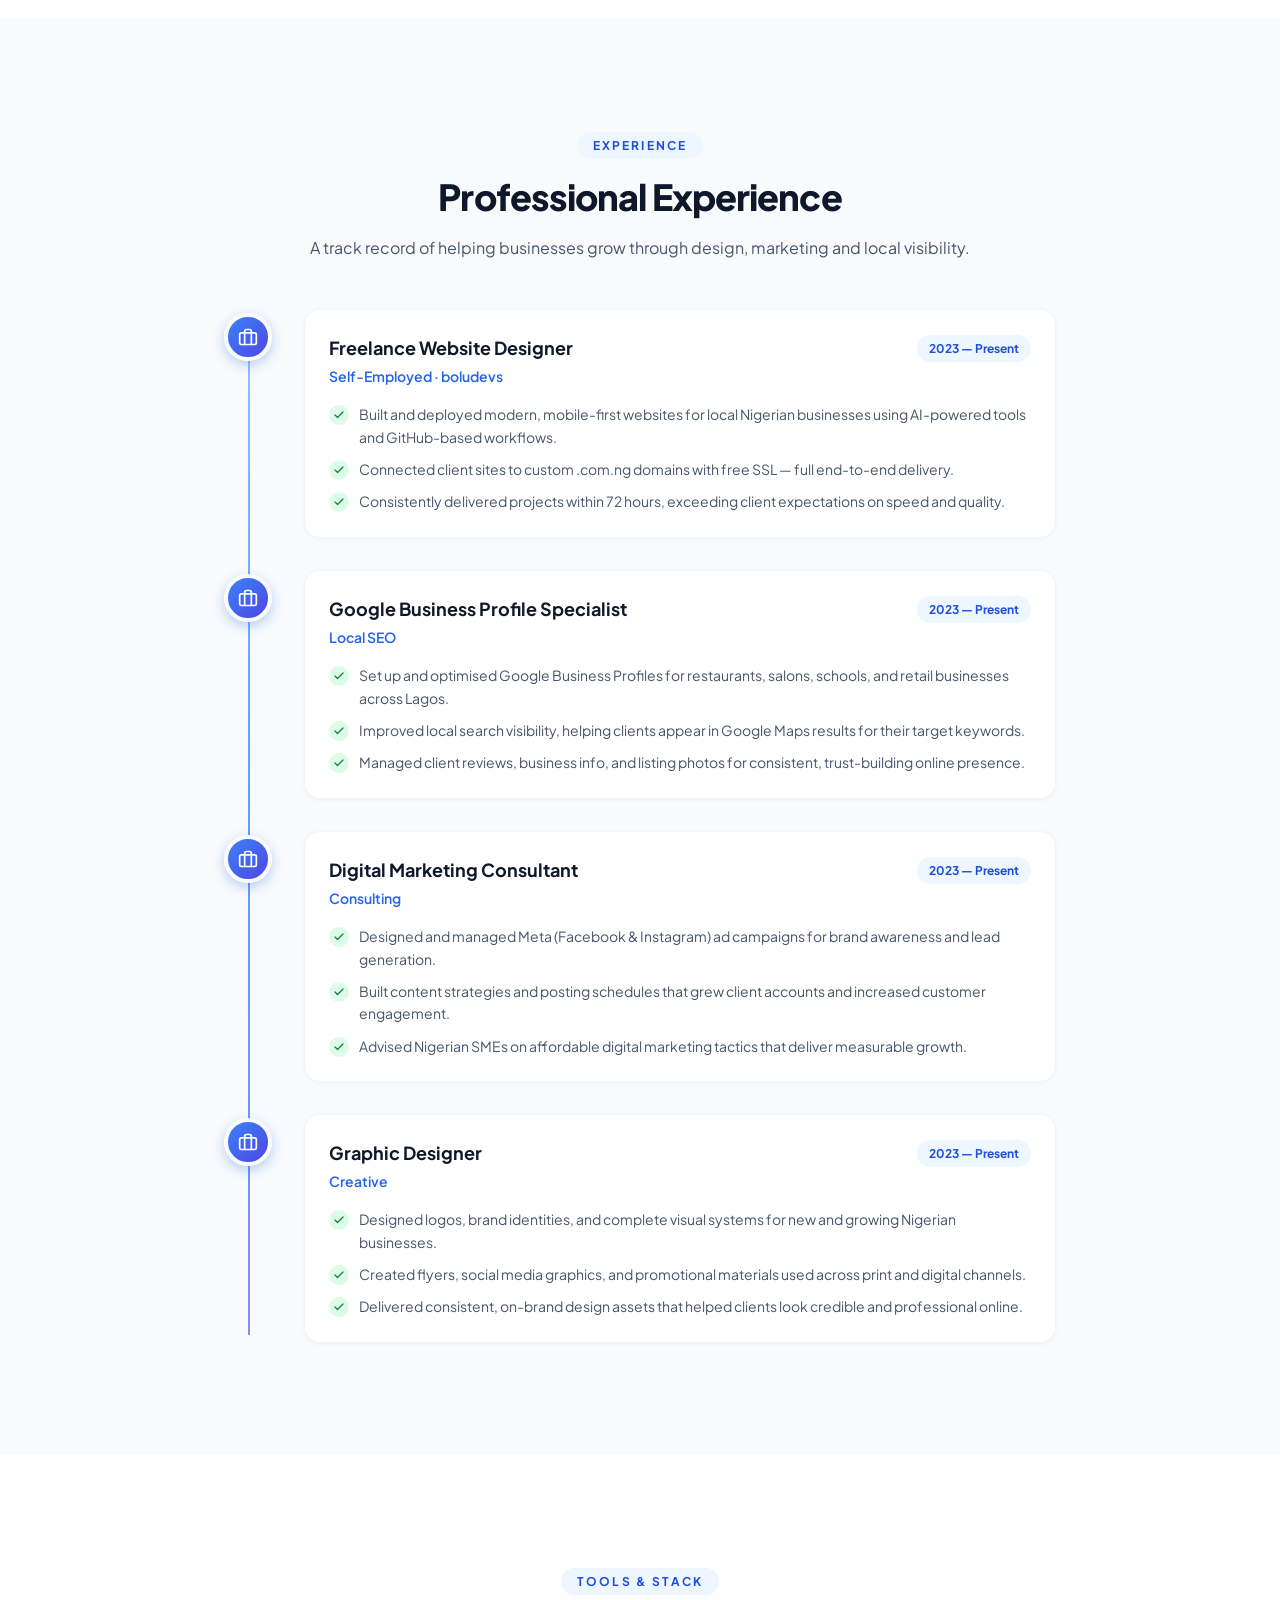
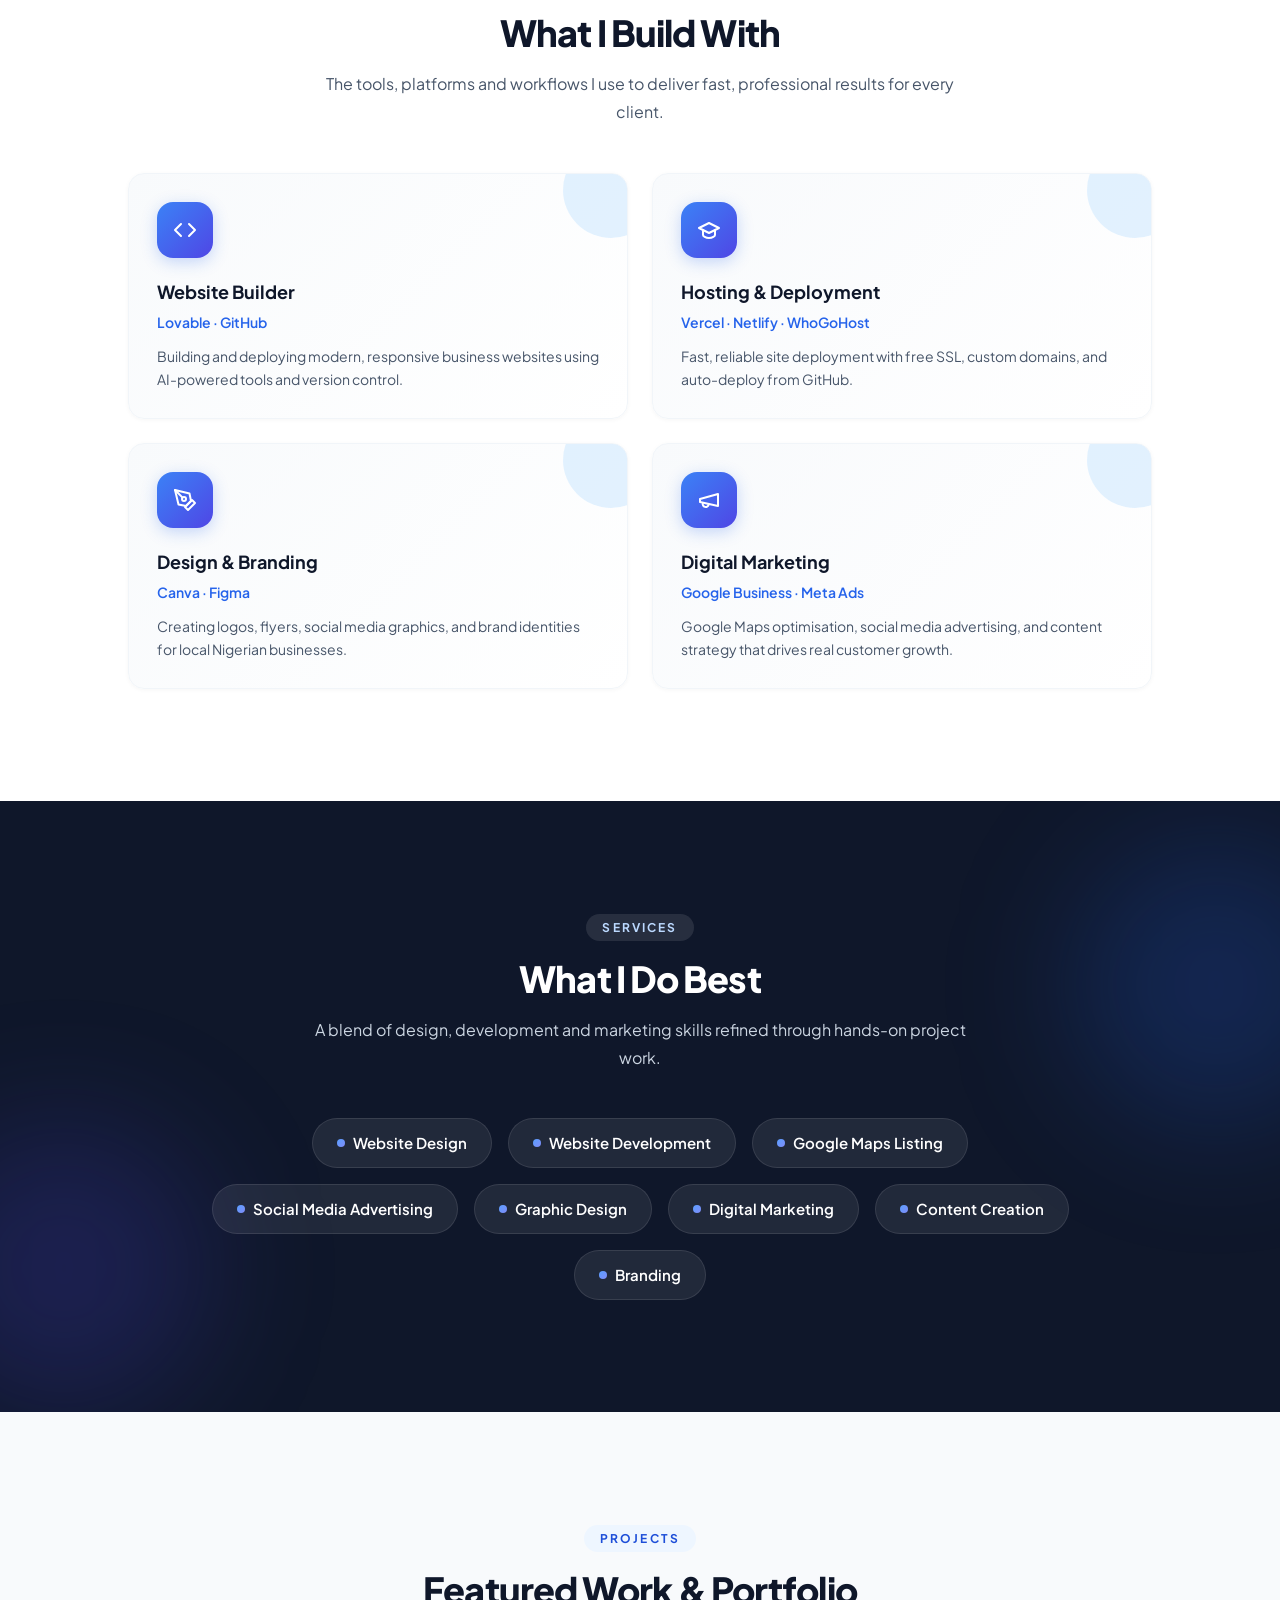
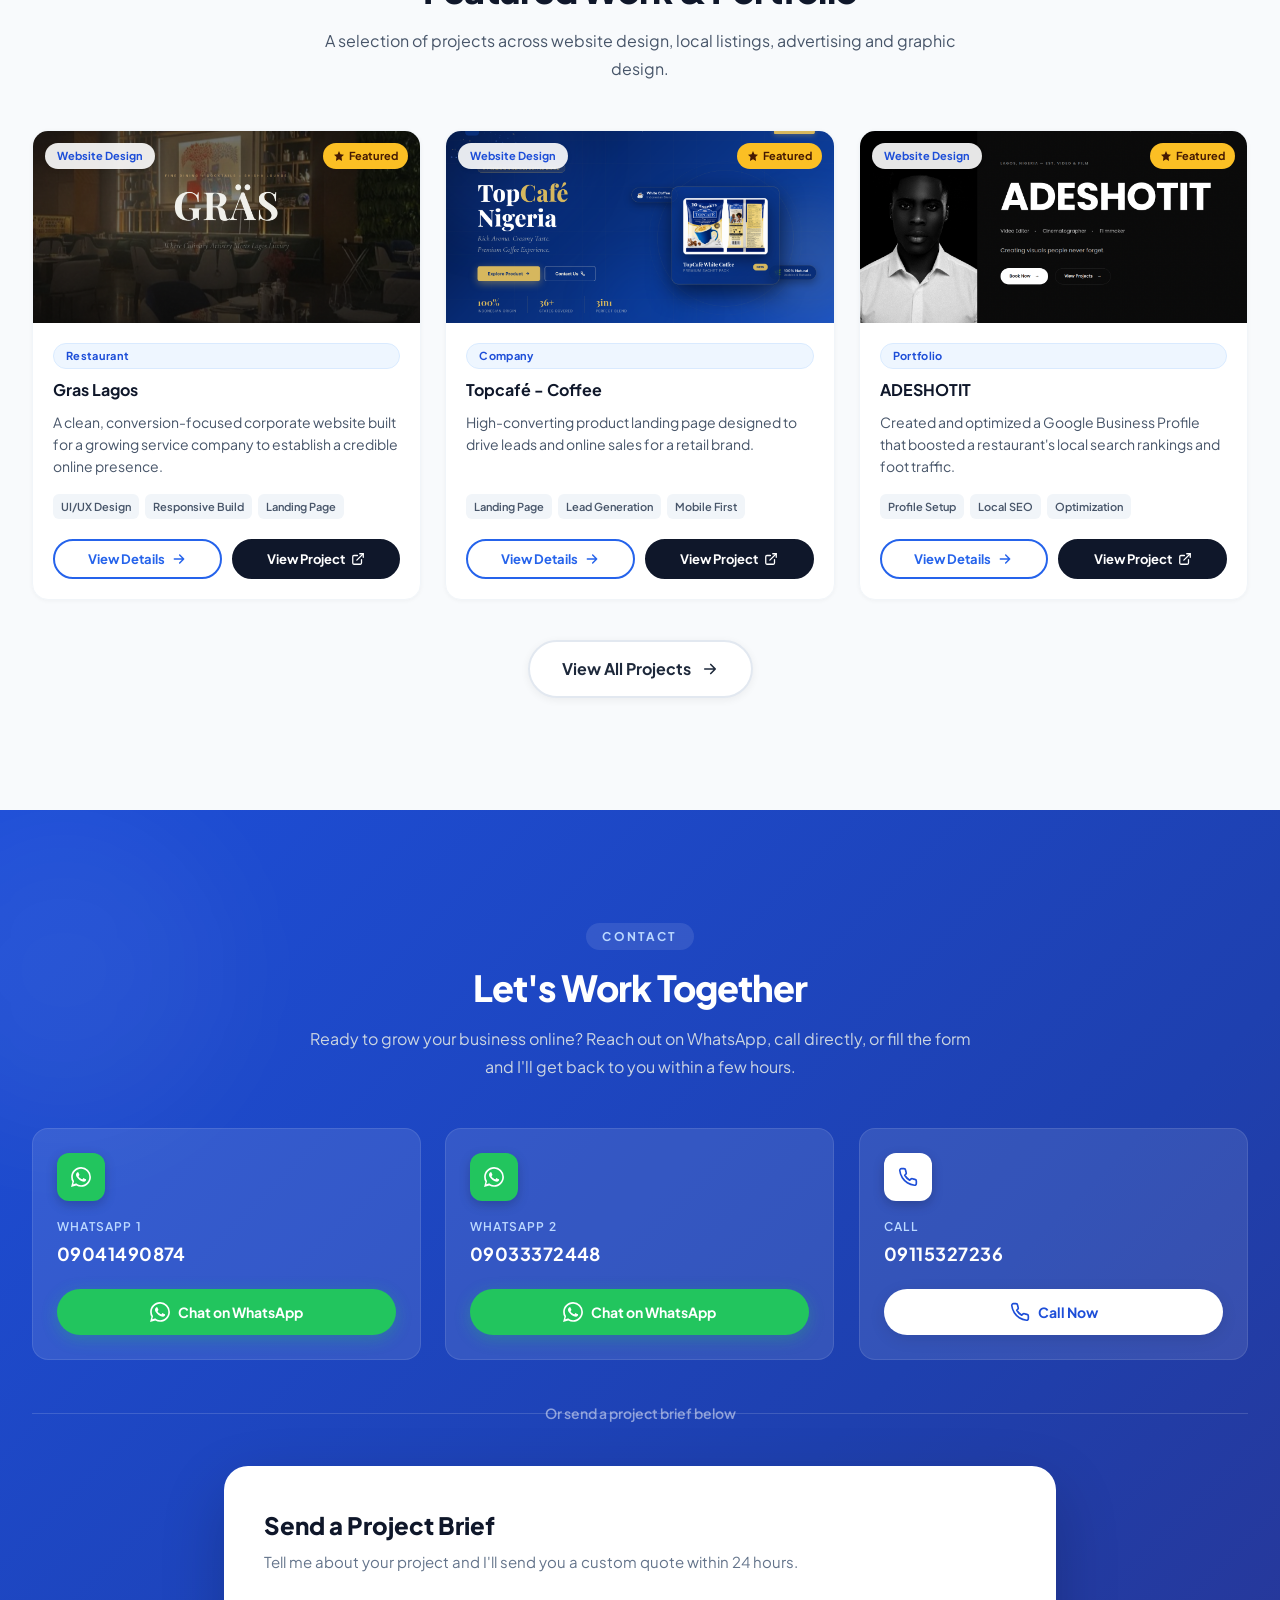
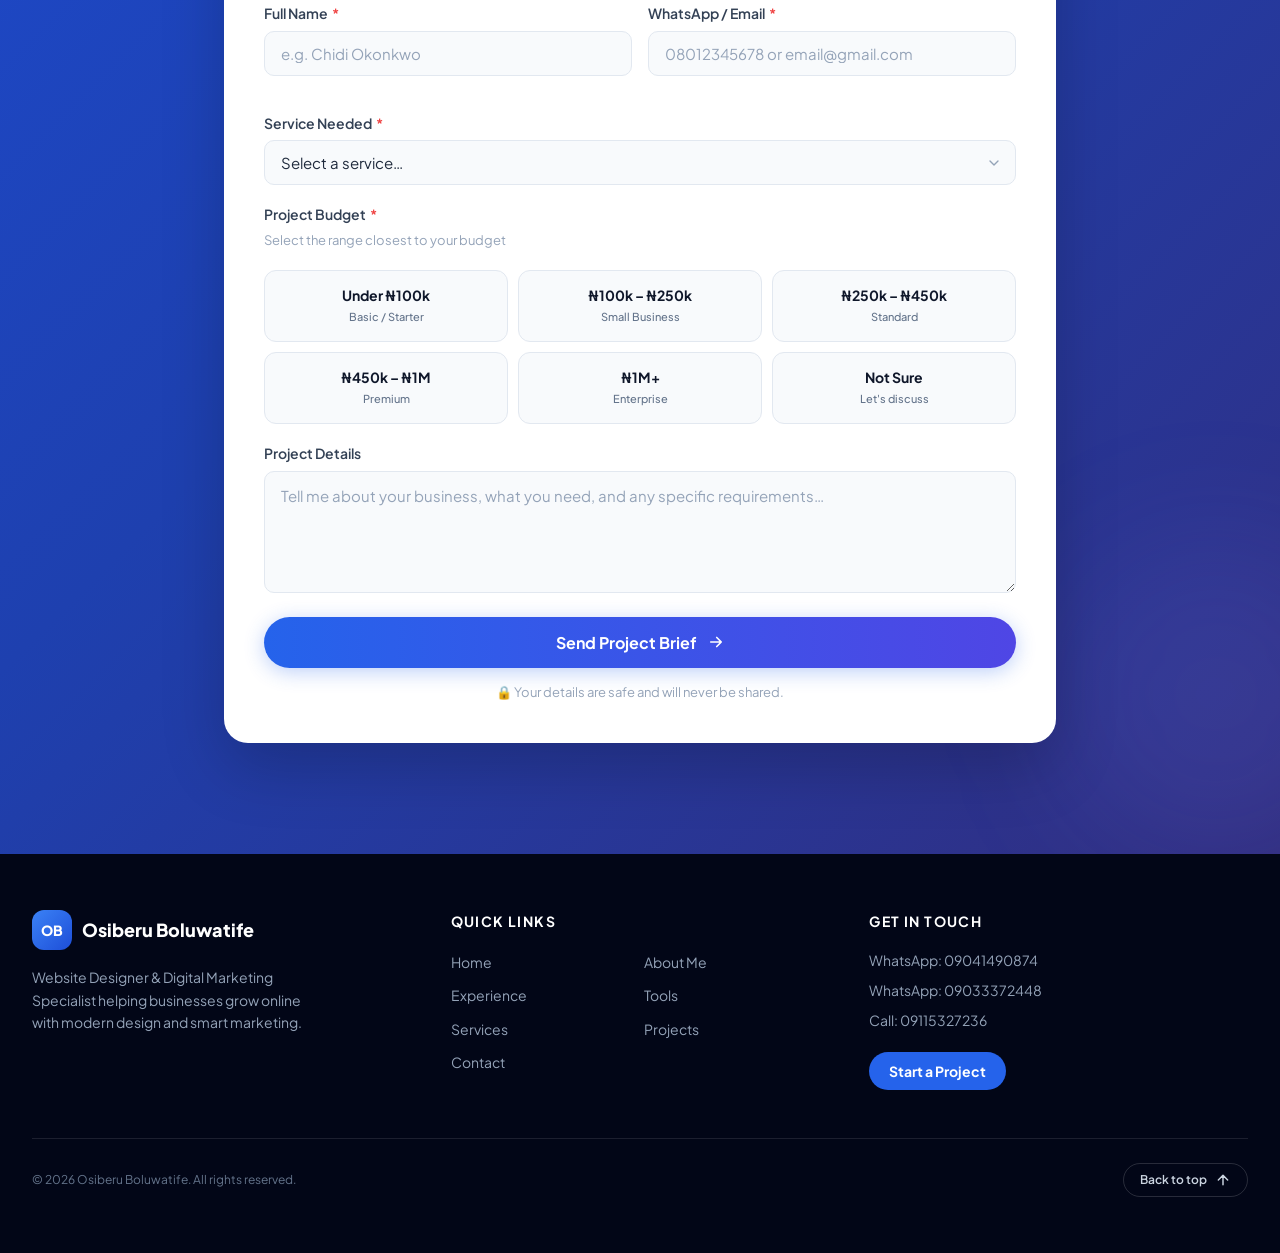
==== commit 93ae4733: "Refactor hero section layout in index.html" ====
--- a/index.html
+++ b/index.html
@@ -137,88 +137,118 @@
   <main>
 
     <!-- ============================================================
-         HERO
-         ============================================================ -->
-    <section id="home">
-      <div class="hero-blob hero-blob-1"></div>
-      <div class="hero-blob hero-blob-2"></div>
-
-      <div class="container hero-grid">
-
-        <!-- Content -->
-        <div class="hero-content reveal">
-          <span class="hero-badge">
-            <span class="dot"></span>
-            Available for new projects
-          </span>
-
-          <h1 class="hero-title">
-            Osiberu <span class="gradient-text">Boluwatife</span>
-          </h1>
-
-          <p class="hero-role">Website Designer for Nigerian Businesses</p>
-
-          <p class="hero-desc">
-            I help businesses grow online with high-converting
-            <strong>website design</strong>, optimised
-            <strong>Google Maps listings</strong>, results-driven
-            <strong>social media advertising</strong>, and standout
-            <strong>graphic design</strong>.
-          </p>
-
-          <div class="hero-buttons">
-  <button class="btn-primary" onclick="goTo('projects')">
-    View Projects
-    <svg width="16" height="16" viewBox="0 0 24 24" fill="none" stroke="currentColor" stroke-width="2.2" stroke-linecap="round" stroke-linejoin="round" aria-hidden="true"><path d="M5 12h14M13 6l6 6-6 6"/></svg>
-  </button>
-  
-  <button class="btn-secondary" onclick="goTo('contact')">
-    <svg width="16" height="16" viewBox="0 0 24 24" fill="#22c55e" aria-hidden="true"><path d="M.057 24l1.687-6.163a11.867 11.867 0 01-1.587-5.946C.16 5.335 5.495 0 12.05 0a11.82 11.82 0 018.413 3.488 11.82 11.82 0 013.48 8.414c-.003 6.557-5.338 11.892-11.893 11.892a11.9 11.9 0 01-5.688-1.448L.057 24zm6.597-3.807c1.676.995 3.276 1.591 5.392 1.592 5.448 0 9.886-4.434 9.889-9.885.002-5.462-4.415-9.89-9.881-9.892-5.452 0-9.887 4.434-9.889 9.884a9.82 9.82 0 001.516 5.26l-.999 3.648 3.972-1.207zm11.387-5.464c-.074-.124-.272-.198-.57-.347-.297-.149-1.758-.868-2.031-.967-.272-.099-.47-.149-.669.149-.198.297-.768.967-.941 1.165-.173.198-.347.223-.644.074-.297-.149-1.255-.462-2.39-1.475-.883-.788-1.48-1.761-1.653-2.059-.173-.297-.018-.458.13-.606.134-.133.298-.347.446-.521.151-.172.2-.296.3-.495.099-.198.05-.372-.025-.521-.075-.148-.669-1.611-.916-2.206-.242-.579-.487-.501-.669-.51l-.57-.01c-.198 0-.52.074-.792.372s-1.04 1.016-1.04 2.479 1.065 2.876 1.213 3.074c.149.198 2.095 3.2 5.076 4.487.709.306 1.263.489 1.694.626.712.226 1.36.194 1.872.118.571-.085 1.758-.719 2.006-1.413.248-.695.248-1.29.173-1.414z"/></svg>
-    Contact Me
-  </button>
-
-  <!-- ✅ FIXED CV BUTTON (Styled natively as a secondary button layout) -->
-  <button class="btn-secondary" onclick="window.open('osiberu-boluwatife-cv.html', '_blank')">
-    <svg width="16" height="16" viewBox="0 0 24 24" fill="none" stroke="currentColor" stroke-width="2.2" stroke-linecap="round" stroke-linejoin="round" aria-hidden="true"><path d="M21 15v4a2 2 0 0 1-2 2H5a2 2 0 0 1-2-2v-4"/><polyline points="7 10 12 15 17 10"/><line x1="12" y1="15" x2="12" y2="3"/></svg>
-    View CV
-  </button>
-          </div>
-          
-
-          <dl class="hero-stats">
-           <div class="hero-stat">
-           <dt class="count-up" data-target="50"     data-suffix="+">0+</dt>
-            <dd>Projects Delivered</dd>
-           </div>
-          <div class="hero-stat">
-            <dt class="count-up" data-target="4" data-suffix="+">0+</dt>
-           <dd>Service Areas</dd>
-          </div>
-         <div class="hero-stat">
-          <dt class="count-up" data-target="100" data-suffix="%">0%</dt>
-          <dd>Client Focused</dd>
-         </div>
-        </dl>
-
-        <!-- Portrait -->
-        <div class="hero-portrait">
-          <div class="hero-portrait-img">
-            <img
-              src="images/images.jpeg"
-              alt="Osiberu Boluwatife — Website Designer and Digital Marketing Specialist"
-              loading="eager"
-              width="600" height="750"
-            />
-          </div>
-          <div class="hero-location-card">
-            <p>Based in</p>
-            <p>Nigeria 🇳🇬</p>
-          </div>
-        </div>
-
-      </div>
-    </section>
-
+     HERO
+============================================================ -->
+<section id="home">
+
+    <div class="hero-blob hero-blob-1"></div>
+    <div class="hero-blob hero-blob-2"></div>
+
+    <div class="container">
+
+        <div class="hero-grid">
+
+            <!-- LEFT CONTENT -->
+            <div class="hero-content reveal">
+
+                <span class="hero-badge">
+                    <span class="dot"></span>
+                    Available for new projects
+                </span>
+
+                <h1 class="hero-title">
+                    Osiberu
+                    <span class="gradient-text">Boluwatife</span>
+                </h1>
+
+                <p class="hero-role">
+                    Website Designer for Nigerian Businesses
+                </p>
+
+                <p class="hero-desc">
+                    I help businesses grow online with
+                    <strong>high-converting websites</strong>,
+                    optimized
+                    <strong>Google Maps listings</strong>,
+                    effective
+                    <strong>social media advertising</strong>,
+                    and professional
+                    <strong>graphic design</strong>.
+                </p>
+
+                <div class="hero-buttons">
+
+                    <button class="btn-primary" onclick="goTo('projects')">
+                        View Projects
+                    </button>
+
+                    <button class="btn-secondary" onclick="goTo('contact')">
+                        Contact Me
+                    </button>
+
+                    <button class="btn-secondary"
+                        onclick="window.open('osiberu-boluwatife-cv.html','_blank')">
+                        View CV
+                    </button>
+
+                </div>
+
+                <dl class="hero-stats">
+
+                    <div class="hero-stat">
+                        <dt class="count-up"
+                            data-target="50"
+                            data-suffix="+">0+</dt>
+                        <dd>Projects Delivered</dd>
+                    </div>
+
+                    <div class="hero-stat">
+                        <dt class="count-up"
+                            data-target="4"
+                            data-suffix="+">0+</dt>
+                        <dd>Service Areas</dd>
+                    </div>
+
+                    <div class="hero-stat">
+                        <dt class="count-up"
+                            data-target="100"
+                            data-suffix="%">0%</dt>
+                        <dd>Client Focused</dd>
+                    </div>
+
+                </dl>
+
+            </div>
+
+            <!-- RIGHT IMAGE -->
+            <div class="hero-portrait reveal">
+
+                <div class="hero-portrait-blob"></div>
+
+                <div class="hero-portrait-img">
+
+                    <img
+                        src="images/images.jpeg"
+                        alt="Osiberu Boluwatife"
+                        loading="eager">
+
+                </div>
+
+                <div class="hero-location-card">
+
+                    <p>Based in</p>
+
+                    <p>Nigeria 🇳🇬</p>
+
+                </div>
+
+            </div>
+
+        </div>
+
+    </div>
+
+</section>
     <!-- ============================================================
          ABOUT
          ============================================================ -->
--- a/style.css
+++ b/style.css
@@ -345,10 +345,19 @@
 }
 
 .hero-grid {
-  position: relative; display: grid; gap: 3rem; align-items: center;
-}
-@media (min-width: 1024px) { .hero-grid { grid-template-columns: 1fr 1fr; gap: 2rem; } }
-
+  position: relative;
+  display: grid;
+  gap: 3rem;
+  align-items: center;
+  grid-template-columns: 1fr; /* mobile: stacked */
+}
+@media (min-width: 768px) {
+  .hero-grid {
+    grid-template-columns: 1fr 1fr; /* tablet + desktop: side by side */
+    gap: 2rem;
+    align-items: center;
+  }
+}
 .hero-content { text-align: center; }
 @media (min-width: 1024px) { .hero-content { text-align: left; } }
 
@@ -448,7 +457,7 @@
   aspect-ratio: 4/5;
   width: 100%;
   object-fit: cover;
-  object-position: center 15%;
+  object-position: center 20%;
 }
 .hero-location-card {
   position: absolute; bottom: -1.25rem; left: -1.25rem;
